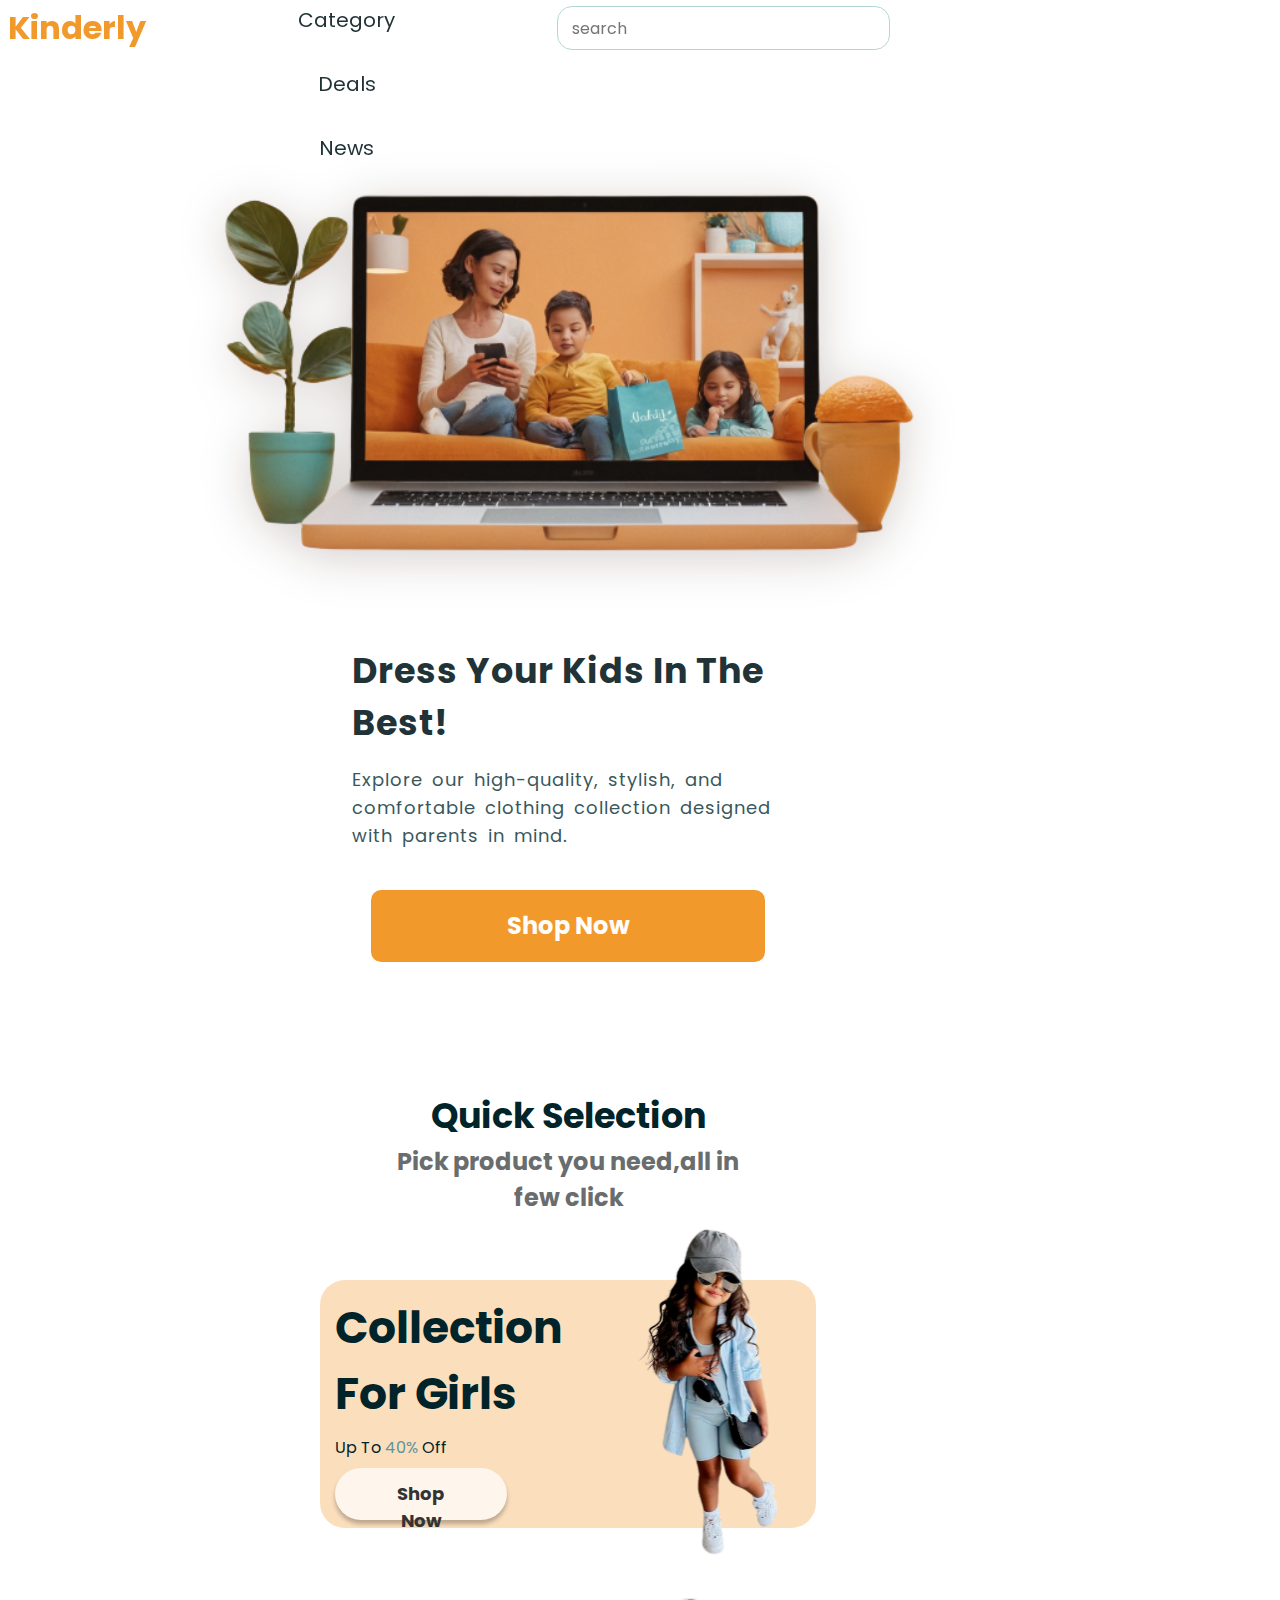
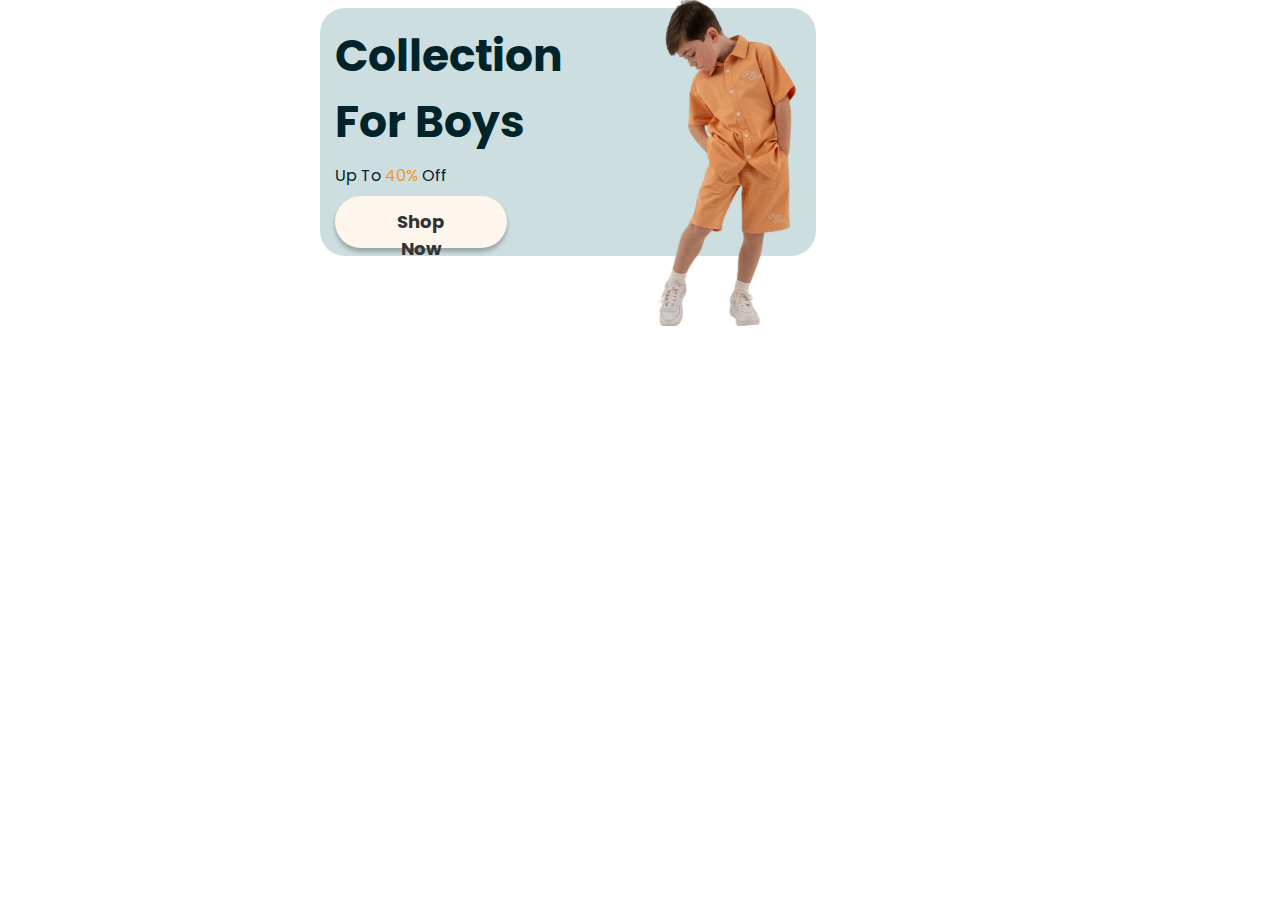
==== index.html @ a7bba52e "version1" ====
<!DOCTYPE html>
<html lang="en">
<head>
    <meta charset="UTF-8">
    <meta name="viewport" content="width=device-width, initial-scale=1.0">
    <title>Kinderly</title>
    <!-- title icon -->
     <link rel="shortcut icon" href="img/title-img.jpg" type="image/x-icon">
    <!-- font awesome -->
     <link rel="stylesheet" href="https://cdnjs.cloudflare.com/ajax/libs/font-awesome/6.6.0/css/all.min.css" integrity="sha512-Kc323vGBEqzTmouAECnVceyQqyqdsSiqLQISBL29aUW4U/M7pSPA/gEUZQqv1cwx4OnYxTxve5UMg5GT6L4JJg==" crossorigin="anonymous" referrerpolicy="no-referrer" />
    <!-- css main style sheet -->
     <link rel="stylesheet" href="css/main.css"> 
    <!-- google font  -->
    <style>
        @import url('https://fonts.googleapis.com/css2?family=Poppins:ital,wght@0,100;0,200;0,300;0,400;0,500;0,600;0,700;0,800;0,900;1,100;1,200;1,300;1,400;1,500;1,600;1,700;1,800;1,900&display=swap');
    </style>
</head>
<body>
    <!-- header -->
     <header class="header" id="header">
        <nav class="nav container">
            <a href="#home" class="nav__logo">Kinderly</a>
            <div class="nav__menu" id="nav-menu">
                <ul class="nav__account">
                    <li class="list1">
                        <select class="list1" id="prices-affich">
                        <!-- <i class='fas fa-chevron-down'></i> -->
                        <!-- <ul class="prices__list" id="prices-list"> -->
                            <option class="prices">USD</option>
                            <option class="prices">DZ</option>
                            <option class="prices">EU</option>
                        <!-- </ul> -->
                       </select>
                    </li>
                    
                    <li class="list1">
                        <i class='fas fa-chevron-down'></i>
                        <div class="profileImg"><img src="img/profileImg.svg" alt="image" class="profile__img"></div>
                        <ul class="account__list" id="acc-list">
                            <li class="acc">
                                <a href="#" class="acc__links">My Account
                                </a>
                            </li>
                            <li class="acc">
                                <a href="#" class="acc__links">
                                    Login | Sign up
                                </a>
                            </li>
                        </ul>
                    </li>
                    <li class="list1">
                        <a href="#" class="nav__links2">
                            <i class="fa-regular fa-heart"></i>
                        </a>
                    </li>
                </ul>
                <ul class="nav__list">
                    <li class="list2">
                        <a href="category/category.html" class="nav__links">Category</a>
                    </li>
                    <li class="list2">
                        <a href="#deals" class="nav__links">Deals</a>
                    </li>
                    <li class="list2">
                        <a href="#" class="nav__links">News</a>
                    </li>
                </ul>
                <div class="nav__close" id="nav-close">
                    <i class="fa-solid fa-xmark"></i>
                </div>
            </div>
            <div class="serch__bar">
                <input type="text" placeholder="search" class="serch">
                <div class="serch__icon">
                    
                    <i class="fa-solid fa-magnifying-glass"></i>
                </div>
            </div>
            <div class="mobile__container">
                <div class="nav__cartshop">
                    <i class="fa-solid fa-bag-shopping"></i>
                </div>
                <div class="nav__toggle" id="nav-toggle">
                  <i class="fa-solid fa-bars"></i>
                </div>
            </div>
            
        </nav>
     </header>



    <!-- Main -->
     <main class="main">
        <!-- Home -->
         <section class="home section" id="home">
            <div class="home__container container">
                <div class="home__images">
                    <img src="img/heroImg.svg" alt="image" class="home__img">
                </div>
                <div class="home__data">
                    <h1 class="home__title">Dress your kids in the best!</h1>
                    <p class="home__description">Explore our high-quality, stylish, and comfortable clothing collection designed with parents in mind.
                    </p>
                </div>
                <a href="#popular" class="button"  id="buton"><span>Shop Now</span></a>
            </div>
         </section>
        <!-- quick selection -->
         <section class="selection section">
            <div class="selection__container container grid">
                <div class="selection__data">
                    <h2 class="section__title sel">
                        Quick Selection
                    </h2>
                    <p class="selection__description">
                        Pick product you need,all in few click 
                    </p>
                </div>
                <div class="selection__card">
                        <div class="girl__collection">
                        <div class="selec__data">
                            <h2 class="collection__title">
                                Collection For Girls
                            </h2>
                            <p class="collection_par">
                                Up To <span class="girl">40%</span> Off
                            </p>
                            <a href="#popular" class="selection__button"  id="buton2"><span >Shop Now</span></a>
                        </div>
                        <div class="selectionG__img">
                            <img src="img/itemgirl.svg" alt="image" class="girl_img">
                        </div>
                    </div>
        
                     <div class="boy__collection">
                        <div class="selec__data">
                            <h2 class="collection__title">
                                Collection For Boys
                            </h2>
                            <p class="collection_par">
                                Up To <span class="boy">40%</span> Off
                            </p>
                            <a href="#popular" class="selection__button"  id="buton2"><span>Shop Now</span></a>
                        </div>
                        <div class="selectionB__img">
                            <img src="img/Itemboy.svg" alt="image" class="boy_img">
                        </div>
                     </div>
                    
                </div>
            </div>
         </section>
        <!-- show product -->
         <section class="new-arival section">

         </section>
        <!-- Deals -->
         <section class="deals section" id="deals">

         </section>
        <!-- Brands -->
         <section class="brands section">

         </section>
        <!-- consultation -->
         <section class="consoltation section">

         </section>
        <!-- clients -->
         <section class="client section">

         </section>
        <!-- contact -->
         <section class="contact section">

         </section>
     </main>

     <!-- Footer -->

     <footer class="footer">

     </footer>

     <!-- main js -->
      <script src="js/main.js">
        
      </script>
</body>
</html>
---- css/main.css ----
/* global variable */

:root{
    --header-height: 3.5rem;
    /* colors */
    --yellow-normall: hsla(33, 88%, 56%, 1);
    --yellow-light: hsla(33, 88%, 86%, 1);
    --yellow-click:hsla(33, 91%, 73%, 1);
    --blue-dark: hsla(189, 24%, 17%, 1);  
    --blue-dark-hover: hsla(187, 24%, 29%, 1);
    --blue-normal: hsla(187, 24%, 49%, 1);
    --blue-light: hsla(186, 23%, 84%, 1);
    --h2-font-color: hsla(180, 2%, 42%, 1);
    --text-color: hsla(187, 100%, 8%, 1);
    --grey-normal: hsla(186, 33%, 78%, 1);
    --botton-text-color: hsl(0, 0%, 20%);
    --first-font-color: hsla(0, 0%, 20%, 1);
    --second-font-color:hsla(40, 60%, 99%, 1);
    --body-color: #FFFFFF;
    --shadow: hsla(0, 0%, 0%, 0.25);
    --shadow-img:drop-shadow(0 8px 24px hsla(22, 100%, 8%, .2));;
    /* weight */
    --regular:400;
    --semi-bold:600;
    --bold:700;
    /* font size */
    --S24: 24px;
    --S18: 18px;
    --S12: 12px;
    --S32: 32px;
    --S20: 20px;
    --S16: 16px;
    --S35-h1: 35px;
    --S44: 44px;
    --S28: 28px;
    --S40: 40px;
    --normal-font-size: 1rem;
}
/* end variable */


/* global ruls */

* {
    box-sizing: border-box;
    padding: 0;
    margin: 0;
    font-family: "Poppins";
}
body{
    background-color: var(--body-color);
    font-size: var(--normal-font-size);
    color: var(--text-color);
}
html {
    scroll-behavior: smooth;
}

ul {
    list-style: none;
}
  
a {
    text-decoration: none;
}
  
img {
    display: block;
    max-width: 100%;
    height: auto;
}

.main {
    overflow: hidden;
}

h1, h2, h3, h4{
    font-weight: var(--bold);
}

/* end global rules */

/* REUSABLE CSS CLASSES */

.container {
    max-width: 1120px;
    margin-inline: 0.5rem;
}
.grid {
    display: grid;
    gap: 1.5rem;
}
  
.section {
    padding-block: 5rem 1rem;
}
.section__title {
    text-align: center;
    font-size: var(--S35-h1);
    line-height: 52.5px;
    margin-bottom: 2rem;
    font-weight: var(--bold);
}
.header{
    position: fixed;
    top: 0;
    left: 0;
    width: 100%;
    background-color: var(--body-color);
    z-index: 100;
    transition: box-shadow 0.4s;
  }
.nav{
    height: var(--header-height);
    display: flex;
    align-items: center;
    justify-content: space-between;
    position: relative;
}
.nav__logo{
    text-align: center;
    font-size: var(--S32);
    color: var(--yellow-normall);
    line-height: 32px;
    font-weight: var(--bold);
}
.nav__toggle,.nav__close {
    display: flex;
    font-size: 1.5rem;
    color: var(--title-color);
    cursor: pointer;
}
.nav__cartshop{
    font-size: 1.4rem;
}
.serch__icon{
    font-size: 1rem;
    margin-left: -30px;
    margin-right: 30px;
    width: 24px;
    height: 24px;
}
.serch__bar{
    display: flex;
    align-items: center;
    flex: 1;
    max-width: 355px;
    margin-left: 10px;
}
.serch{
    border: 1px solid hsla(186, 33%, 78%, 1);
    border-radius: 15px;
    padding: 6px;
    text-indent: 8px;
    font-size: var(--S16);
    line-height: 24px;
    font-weight: var(--regular);
    width: 100%;
    height: 44px;
}
.serch:focus{
    border: 3px solid var(--grey-normal);
    outline: none;
}
.mobile__container{
    display: flex;
    align-items: center;
    justify-content: space-between;
    width: 70px;
}

/* Navigation for mobile devices */

@media  screen and (max-width:1150px)  {
    .nav__menu{
      position: fixed;
      top: 0;
      right: -100%;
      background-color: var(--body-color);
      width: 50%;
      height: 100vh;
      padding-block: 4.5rem 3.5rem ;
      box-shadow: 0 4px 16px hsla(22, 100%, 8%, .2);
      transition: right 0.7s ease-out;
    }
  
}
.nav__list{
    text-align: center;
    display: flex;
    flex-direction: column;
    row-gap: 2rem;
}
.nav__account{
    text-align: center;
    display: flex;
    align-items: center;
    justify-content: space-around;
    flex-direction: row;
    row-gap: 2rem;
    margin-bottom: 40px;
    border-bottom: 2px solid var(--yellow-click);
    padding-bottom: 30px;
}
.list1{
    display: flex;
    align-items: center;
}
.profileImg{
    margin-left: 15px;
}
.account__list{
    display: none;
}
.nav__links, .nav__links2{
    position: relative;
    color:var(--blue-dark);
    text-transform: capitalize;
    font-size: var(--S20);
    line-height: 32px;
    font-weight: var(--regular);
}
  
.nav__links::after{
    content: '';
    width: 0px;
    height: 3px;
    background-color: var(--yellow-normall);
    position: absolute;
    left: 0;
    top: 24px;
    z-index: -1;
    transition: width .3s;
}
  
.nav__links:hover::after{
    width: 60%;
}
.nav__close{
    position: absolute;
    top: 1rem;
    right: 1.5rem;
}
/* Show menu js */

.show-menu{
    right: 0;
}
/* Add shadow header */

.shadow-header{
    box-shadow: 0 4px 16px var(--yellow-light);
}

/* HOME */

.home__container{
    padding-block: 1rem 2rem;
    display: flex;
    flex-direction: column;
    align-items: center;
}

.home__data{
    width: 433px;
}
.home__title{
    font-size: var(--S35-h1);
    line-height: 52.5px;
    margin-bottom: 1rem;
    letter-spacing: 1px;
    text-transform: capitalize;
    font-weight: var(--bold);
    color: var(--blue-dark) ;
}
.home__description{
    margin-bottom: 2.5rem;
    font-size: var(--S18);
    line-height: 28px;
    word-spacing: 3px;
    letter-spacing: 1px;
    color: var(--blue-dark-hover);
}
.home__images{
    display: grid;
    justify-items: center;
    justify-content: center;
}
.home__img{
    filter: var(--shadow-img);
    width: 696px;
}
/* BUTTON */

.button {
    background-color: var(--yellow-normall);
    color: #FEFDFB;
    font-weight: var(--bold);
    font-size: 24px;
    line-height: 36px;
    padding: 18px 135.135px;
    border-radius: 10px;
    position: relative;
    overflow: hidden;
    z-index: 1;
}

.button::after {
    content: '';
    background-color: var(--blue-light);
    position: absolute;
    top: 50%;
    left: 50%;
    transform: translate(-50%, -50%);
    border-radius: 50%;
    width: 0;
    height: 0;
    transition: width 300ms ease-out, height 300ms ease-out;
    z-index: -1;
}

.button:hover::after {
    width: 600px; 
    height: 600px; 
    color: var(--blue-dark);
}
.button span {
    position: relative;
    z-index: 2; 
    transition: color 300ms ease-out; 
}

.button:hover span {
    color: var(--blue-dark); 
}

/* selection section */

.selection{
    padding-bottom: 90px;
}
.selection__container{
    justify-items: center;
    align-items: center;
    gap: 4rem;
    
}
.selection__card{
    display: flex;
    flex-direction: column;
    max-width: 497px ;
    max-height: 883px;
    gap: 80px;
}
.girl__collection, .boy__collection{
    width: 496px;
    height: 248px;
    position: relative;
    border-radius: 25px;
    display: flex;
}
.girl__collection{
    background-color: var(--yellow-light) ;
}
.boy__collection{
    background-color: var(--blue-light);
}
.selec__data{
    padding: 15px;
    display: grid;
    max-width: 256px;
    gap: 0.5rem;
    overflow: visible;
}
.collection__title{
    font-weight: var(--bold);
    font-size: var(--S44);
    line-height: 66px;
    color: var(--text-color);
}
.col__cont{
    padding: 90px;
}
    
.collection__par{
    font-weight: var(--regular);
    color: var(--text-color);
    line-height: 34.5px;
    font-size: 23px;
}
.girl{
    color: var(--blue-normal);
}
.boy{
    color: var(--yellow-normall);
}
.selection__description{
    font-weight: var(--bold);
    font-size: var(--S24);
    line-height: 36px;
    color: var(--h2-font-color);
    max-width: 362px;
    text-align: center;
}
.sel{
    margin-bottom: 2px;
}
.selection__button{
    background-color: hsla(33, 91%, 96%, 1);
    max-width: 172px;
    max-height: 52px;
    text-align: center;
    border-radius: 100px;
    padding: 12px 40px 12px 40px;
    box-shadow: 0px 4px 4px 0px hsla(0, 0%, 0%, 0.25);
    transition: background-color 0.7s ease-in-out;
}
.selection__button:hover{
    background-color: var(--yellow-click);
}
.selection__button > span {
    font-size: var(--S18);
    color: var(--first-font-color);
    font-weight: var(--bold);
    line-height: 27px;
}
.selectionG__img{
    position: absolute;
    right: 0;
    top: -70px;
}
.selectionB__img{
    position: absolute;
    right: 0;
    top: -10px;

}
.girl__img{
    max-width: 207.05px;
    max-height: 388px;
    
}
.boy__img{
    max-width: 175px;
    max-height: 338px;
}
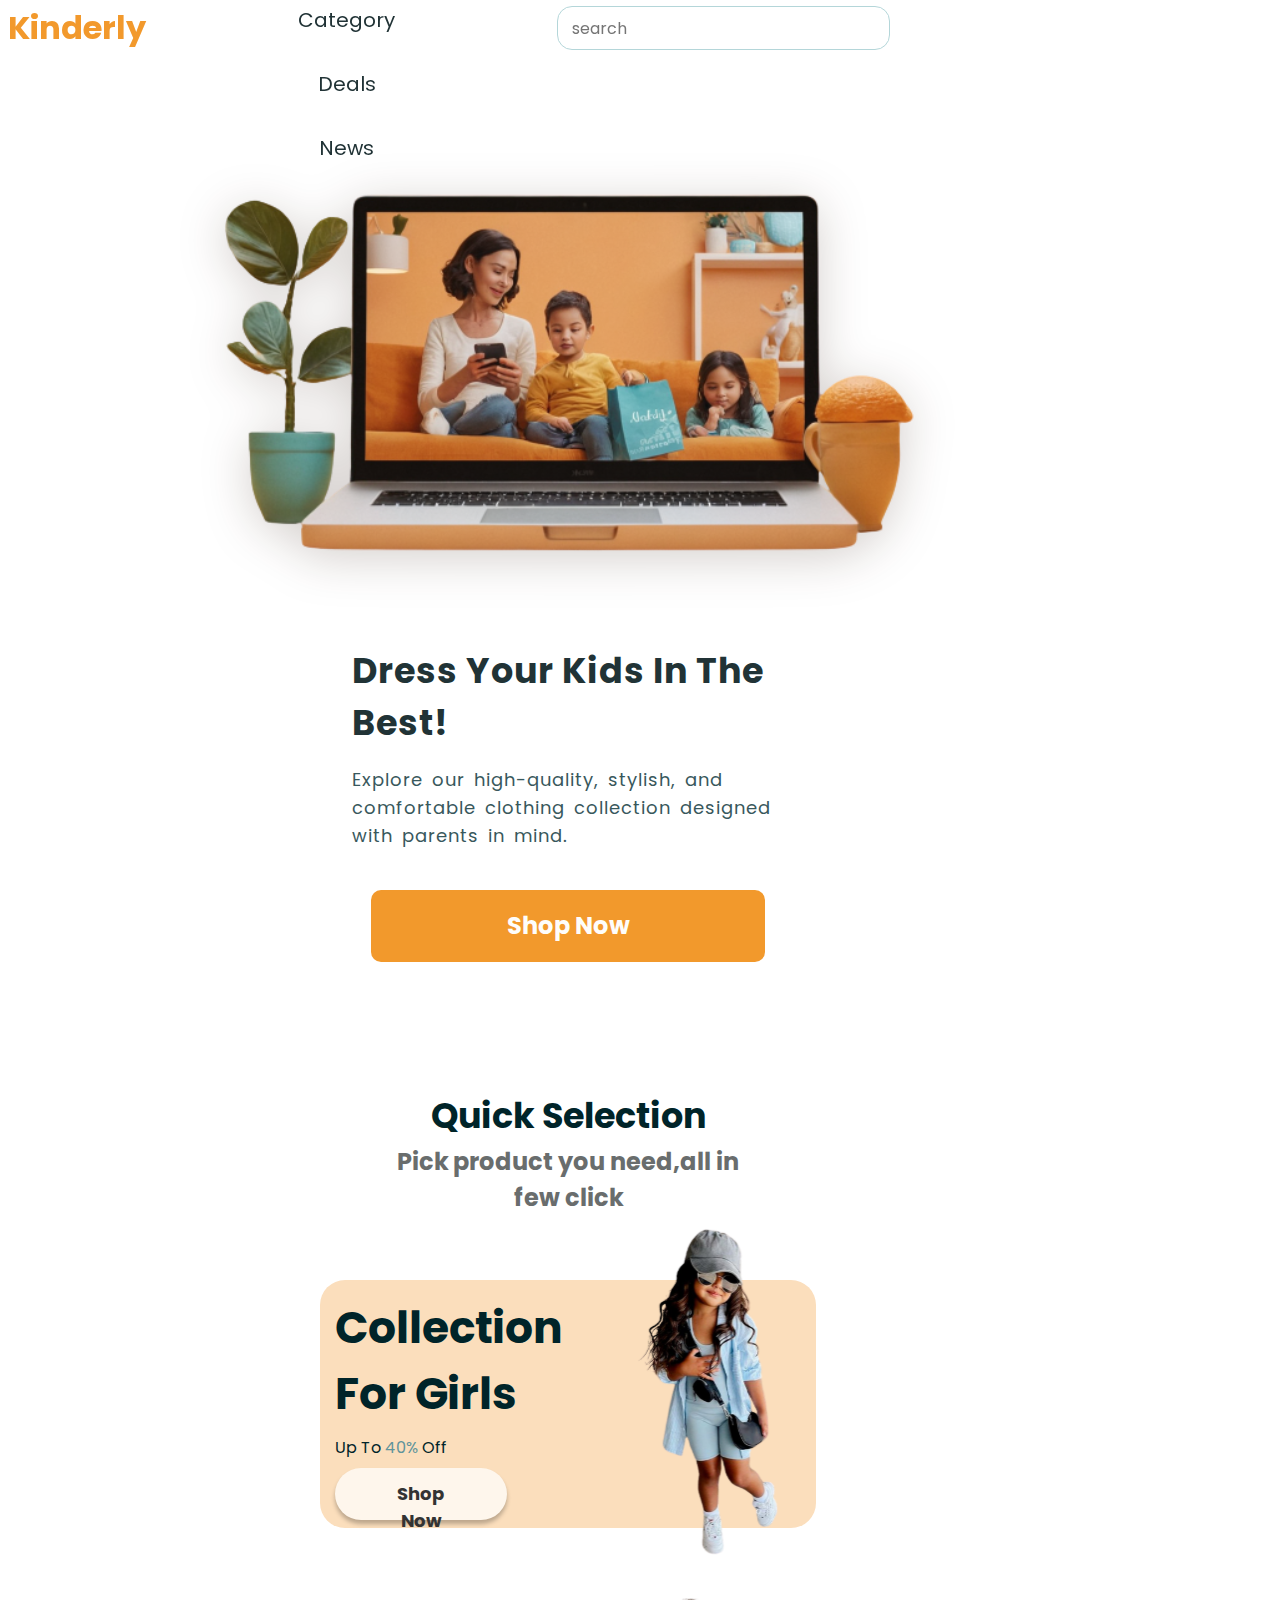
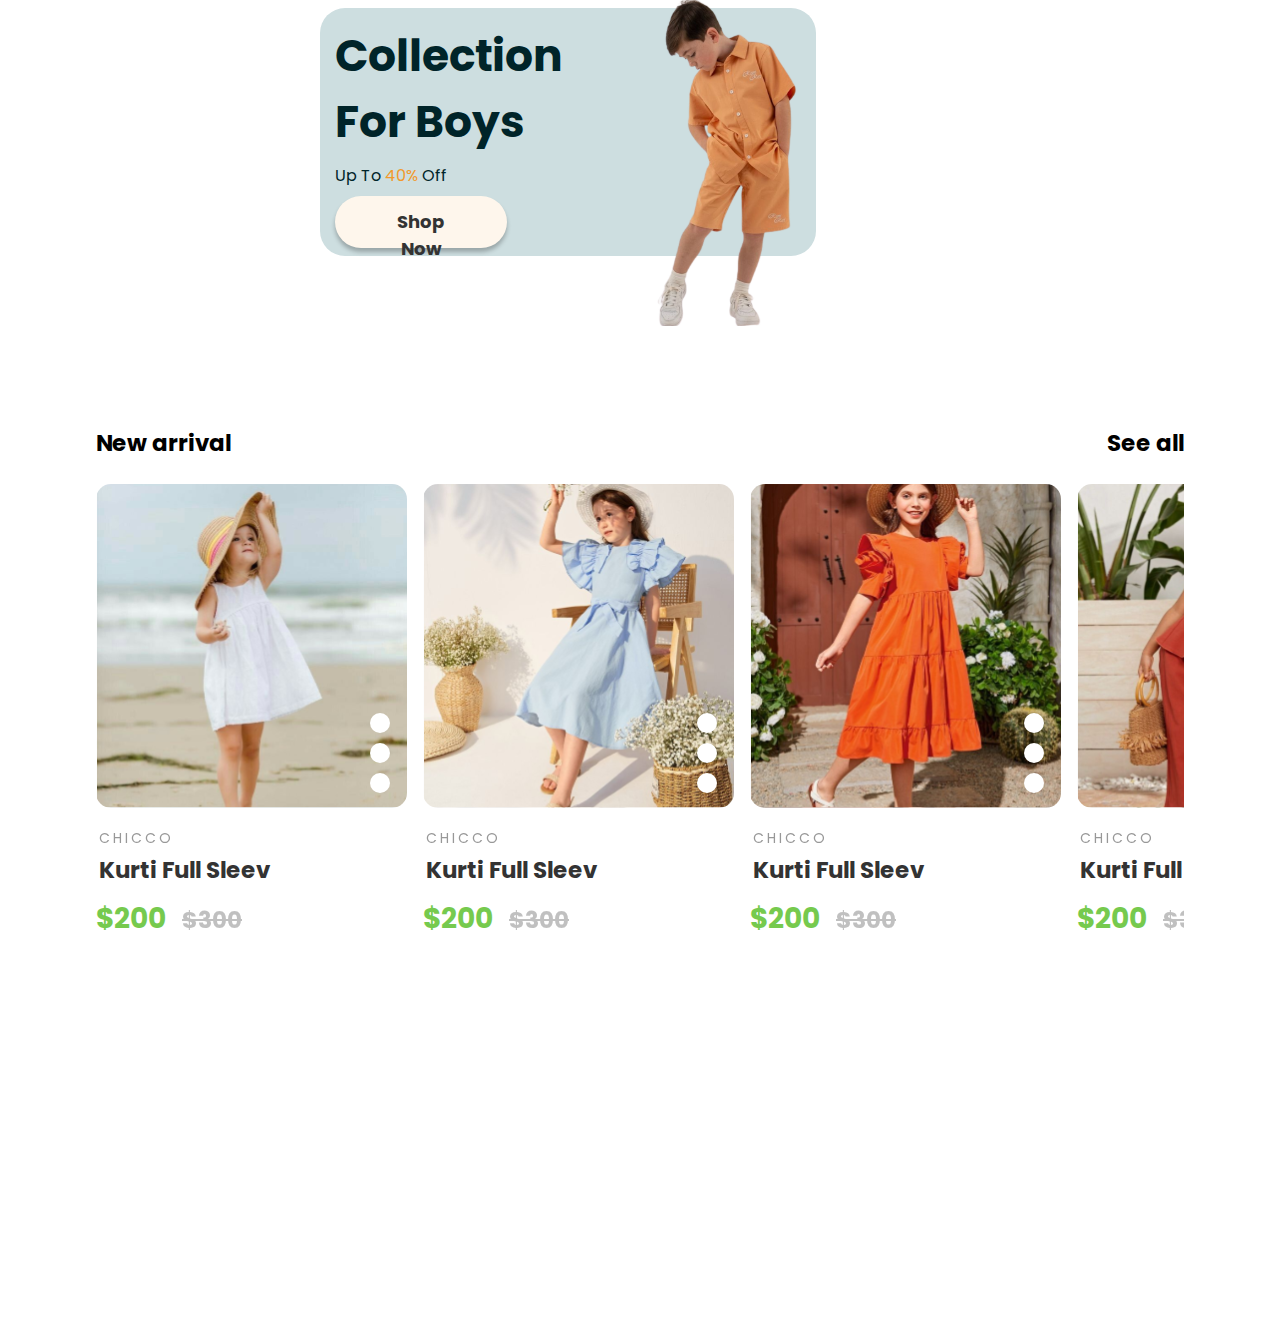
==== commit b5389677: "show product section" ====
--- a/index.html
+++ b/index.html
@@ -103,7 +103,7 @@
                     <p class="home__description">Explore our high-quality, stylish, and comfortable clothing collection designed with parents in mind.
                     </p>
                 </div>
-                <a href="#popular" class="button"  id="buton"><span>Shop Now</span></a>
+                <a href="product/product.html" class="button"  id="buton"><span>Shop Now</span></a>
             </div>
          </section>
         <!-- quick selection -->
@@ -141,7 +141,7 @@
                             <p class="collection_par">
                                 Up To <span class="boy">40%</span> Off
                             </p>
-                            <a href="#popular" class="selection__button"  id="buton2"><span>Shop Now</span></a>
+                            <a href="product/product.html" class="selection__button"  id="buton2"><span>Shop Now</span></a>
                         </div>
                         <div class="selectionB__img">
                             <img src="img/Itemboy.svg" alt="image" class="boy_img">
@@ -153,10 +153,187 @@
          </section>
         <!-- show product -->
          <section class="new-arival section">
-
+            <div class="slider container grid">
+                <div class="prod_desc">
+                    <p class="new__ar">New arrival</p>
+                    <a href="product/product.html" class="product__page">See all</a>
+                </div>
+                <div class="slider_container">
+                    <div class="card__wraper">
+                        <div class="product__card">
+                            <div class="show__product">
+                                <div class="product__image">
+                                    <img src="img/listgirl1.svg" alt="image" class="product_img">
+                                </div>
+                                <div class="icons_cont">
+                                    <i class="fa-regular fa-heart"></i>
+                                    <i class="fa-solid fa-bag-shopping"></i>
+                                    <i class="fa-solid fa-image"></i>
+                                </div>
+                            </div>
+                            <div class="takieem">
+                                <p class="brand_name">Chicco</p>
+                                <div class="stars">
+                                    <i class="fa-solid fa-star" style="color: #FFD43B;"></i>
+                                    <i class="fa-solid fa-star" style="color: #FFD43B;"></i>
+                                    <i class="fa-solid fa-star" style="color: #FFD43B;"></i>
+                                    <i class="fa-solid fa-star" style="color: #FFD43B;"></i>
+                                    <i class="fa-regular fa-star"></i>
+                                </div>
+                            </div>
+                            <p class="product__name">Kurti Full Sleev</p>
+                            <p class="price">&dollar;200 <del>&dollar;300</del></p>
+                        </div>
+                        <div class="product__card">
+                            <div class="show__product">
+                                <div class="product__image">
+                                    <img src="img/listgirl2.svg" alt="image" class="product_img">
+                                </div>
+                                <div class="icons_cont">
+                                    <i class="fa-regular fa-heart"></i>
+                                    <i class="fa-solid fa-bag-shopping"></i>
+                                    <i class="fa-solid fa-image"></i>
+                                </div>
+                            </div>
+                            <div class="takieem">
+                                <p class="brand_name">Chicco</p>
+                                <div class="stars">
+                                    <i class="fa-solid fa-star" style="color: #FFD43B;"></i>
+                                    <i class="fa-solid fa-star" style="color: #FFD43B;"></i>
+                                    <i class="fa-solid fa-star" style="color: #FFD43B;"></i>
+                                    <i class="fa-solid fa-star" style="color: #FFD43B;"></i>
+                                    <i class="fa-regular fa-star"></i>
+                                </div>
+                            </div>
+                            <p class="product__name">Kurti Full Sleev</p>
+                            <p class="price">&dollar;200 <del>&dollar;300</del></p>
+                        </div>
+                        <div class="product__card">
+                            <div class="show__product">
+                                <div class="product__image">
+                                    <img src="img/listgirl3.svg" alt="image" class="product_img">
+                                </div>
+                                <div class="icons_cont">
+                                    <i class="fa-regular fa-heart"></i>
+                                    <i class="fa-solid fa-bag-shopping"></i>
+                                    <i class="fa-solid fa-image"></i>
+                                </div>
+                            </div>
+                            <div class="takieem">
+                                <p class="brand_name">Chicco</p>
+                                <div class="stars">
+                                    <i class="fa-solid fa-star" style="color: #FFD43B;"></i>
+                                    <i class="fa-solid fa-star" style="color: #FFD43B;"></i>
+                                    <i class="fa-solid fa-star" style="color: #FFD43B;"></i>
+                                    <i class="fa-solid fa-star" style="color: #FFD43B;"></i>
+                                    <i class="fa-regular fa-star"></i>
+                                </div>
+                            </div>
+                            <p class="product__name">Kurti Full Sleev</p>
+                            <p class="price">&dollar;200 <del>&dollar;300</del></p>
+                        </div>
+                        <div class="product__card">
+                            <div class="show__product">
+                                <div class="product__image">
+                                    <img src="img/listgirl4.svg" alt="image" class="product_img">
+                                </div>
+                                <div class="icons_cont">
+                                    <i class="fa-regular fa-heart"></i>
+                                    <i class="fa-solid fa-bag-shopping"></i>
+                                    <i class="fa-solid fa-image"></i>
+                                </div>
+                            </div>
+                            <div class="takieem">
+                                <p class="brand_name">Chicco</p>
+                                <div class="stars">
+                                    <i class="fa-solid fa-star" style="color: #FFD43B;"></i>
+                                    <i class="fa-solid fa-star" style="color: #FFD43B;"></i>
+                                    <i class="fa-solid fa-star" style="color: #FFD43B;"></i>
+                                    <i class="fa-solid fa-star" style="color: #FFD43B;"></i>
+                                    <i class="fa-regular fa-star"></i>
+                                </div>
+                            </div>
+                            <p class="product__name">Kurti Full Sleev</p>
+                            <p class="price">&dollar;200 <del>&dollar;300</del></p>
+                        </div>
+                        <div class="product__card">
+                            <div class="show__product">
+                                <div class="product__image">
+                                    <img src="img/listgirl2.svg" alt="image" class="product_img">
+                                </div>
+                                <div class="icons_cont">
+                                    <i class="fa-regular fa-heart"></i>
+                                    <i class="fa-solid fa-bag-shopping"></i>
+                                    <i class="fa-solid fa-image"></i>
+                                </div>
+                            </div>
+                            <div class="takieem">
+                                <p class="brand_name">Chicco</p>
+                                <div class="stars">
+                                    <i class="fa-solid fa-star" style="color: #FFD43B;"></i>
+                                    <i class="fa-solid fa-star" style="color: #FFD43B;"></i>
+                                    <i class="fa-solid fa-star" style="color: #FFD43B;"></i>
+                                    <i class="fa-solid fa-star" style="color: #FFD43B;"></i>
+                                    <i class="fa-regular fa-star"></i>
+                                </div>
+                            </div>
+                            <p class="product__name">Kurti Full Sleev</p>
+                            <p class="price">&dollar;200 <del>&dollar;300</del></p>
+                        </div>
+                        <div class="product__card">
+                            <div class="show__product">
+                                <div class="product__image">
+                                    <img src="img/listgirl1.svg" alt="image" class="product_img">
+                                </div>
+                                <div class="icons_cont">
+                                    <i class="fa-regular fa-heart"></i>
+                                    <i class="fa-solid fa-bag-shopping"></i>
+                                    <i class="fa-solid fa-image"></i>
+                                </div>
+                            </div>
+                            <div class="takieem">
+                                <p class="brand_name">Chicco</p>
+                                <div class="stars">
+                                    <i class="fa-solid fa-star" style="color: #FFD43B;"></i>
+                                    <i class="fa-solid fa-star" style="color: #FFD43B;"></i>
+                                    <i class="fa-solid fa-star" style="color: #FFD43B;"></i>
+                                    <i class="fa-solid fa-star" style="color: #FFD43B;"></i>
+                                    <i class="fa-regular fa-star"></i>
+                                </div>
+                            </div>
+                            <p class="product__name">Kurti Full Sleev</p>
+                            <p class="price">&dollar;200 <del>&dollar;300</del></p>
+                        </div>
+                        <div class="product__card">
+                            <div class="show__product">
+                                <div class="product__image">
+                                    <img src="img/listgirl4.svg" alt="image" class="product_img">
+                                </div>
+                                <div class="icons_cont">
+                                    <i class="fa-regular fa-heart"></i>
+                                    <i class="fa-solid fa-bag-shopping"></i>
+                                    <i class="fa-solid fa-image"></i>
+                                </div>
+                            </div>
+                            <div class="takieem">
+                                <p class="brand_name">Chicco</p>
+                                <div class="stars">
+                                    <i class="fa-solid fa-star" style="color: #FFD43B;"></i>
+                                    <i class="fa-solid fa-star" style="color: #FFD43B;"></i>
+                                    <i class="fa-solid fa-star" style="color: #FFD43B;"></i>
+                                    <i class="fa-solid fa-star" style="color: #FFD43B;"></i>
+                                    <i class="fa-regular fa-star"></i>
+                                </div>
+                            </div>
+                            <p class="product__name">Kurti Full Sleev</p>
+                            <p class="price">&dollar;200 <del>&dollar;300</del></p>
+                        </div>
+                    </div>
+                </div>
+            </div>
          </section>
         <!-- Deals -->
-         <section class="deals section" id="deals">
+         <section class="deals " id="deals">
 
          </section>
         <!-- Brands -->
--- a/css/main.css
+++ b/css/main.css
@@ -443,4 +443,94 @@
 .boy__img{
     max-width: 175px;
     max-height: 338px;
+}
+.slider{
+    width: 85%;
+    margin: auto;
+}
+.prod_desc{
+    display: flex;
+    align-items: center;
+    justify-content: space-between;
+}
+.slider_container{
+    width: 100%;
+    overflow: hidden;
+}
+.card__wraper{
+    display: flex;
+    gap: 15px;
+    overflow-x: auto;
+    scroll-behavior: smooth;
+}
+.card__wraper::-webkit-scrollbar{
+    display: none;
+}
+.product__card{
+    min-width: 312px;
+}
+.show__product{
+    position: relative;
+}
+.icons_cont{
+    position: absolute;
+    display: flex;
+    flex-direction: column;
+    bottom: 0;
+    right: 3px;
+    gap: 10px;
+    /* width: 44.43px;
+    height: 153.69px; */
+    padding: 15px;
+}
+.icons_cont>*{
+    background-color: hsla(0, 0%, 100%, 1);
+    border-radius: 50%;
+    text-align: center;
+    font-size: 25px;
+    padding: 10px;
+}
+.product_img{
+    border-radius: 15px;
+}
+.takieem{
+    display: flex;
+    justify-content: space-between;
+    align-items: center;
+    padding: 20px 3px 4px 3px;
+    font-size: 14px;
+    line-height: 21px ;
+    font-weight: var(--regular);
+    text-transform: uppercase;
+    color: var(--first-font-color);
+    
+}
+.takieem>p{
+    opacity: 50%;
+    letter-spacing: 3px;
+}
+.product__name{
+    font-size: 23px;
+    font-weight: var(--bold);
+    line-height: 34.5px;
+    color: var(--first-font-color);
+    padding: 0 3px 10px 3px;
+}
+.price{
+    color: hsla(101, 54%, 55%, 1);
+    font-weight: var(--bold);
+    font-size: 28px;
+    line-height: 42px;
+}
+.price>del{
+    color: var(--first-font-color);
+    opacity: 30%;
+    font-size: 23px;
+    line-height: 34.5px;
+    padding-left: 10px;
+}
+.prod_desc>*{
+    font-weight: var(--bold);
+    font-size: 23px;
+    color: hsla(0, 0%, 0%, 1);
 }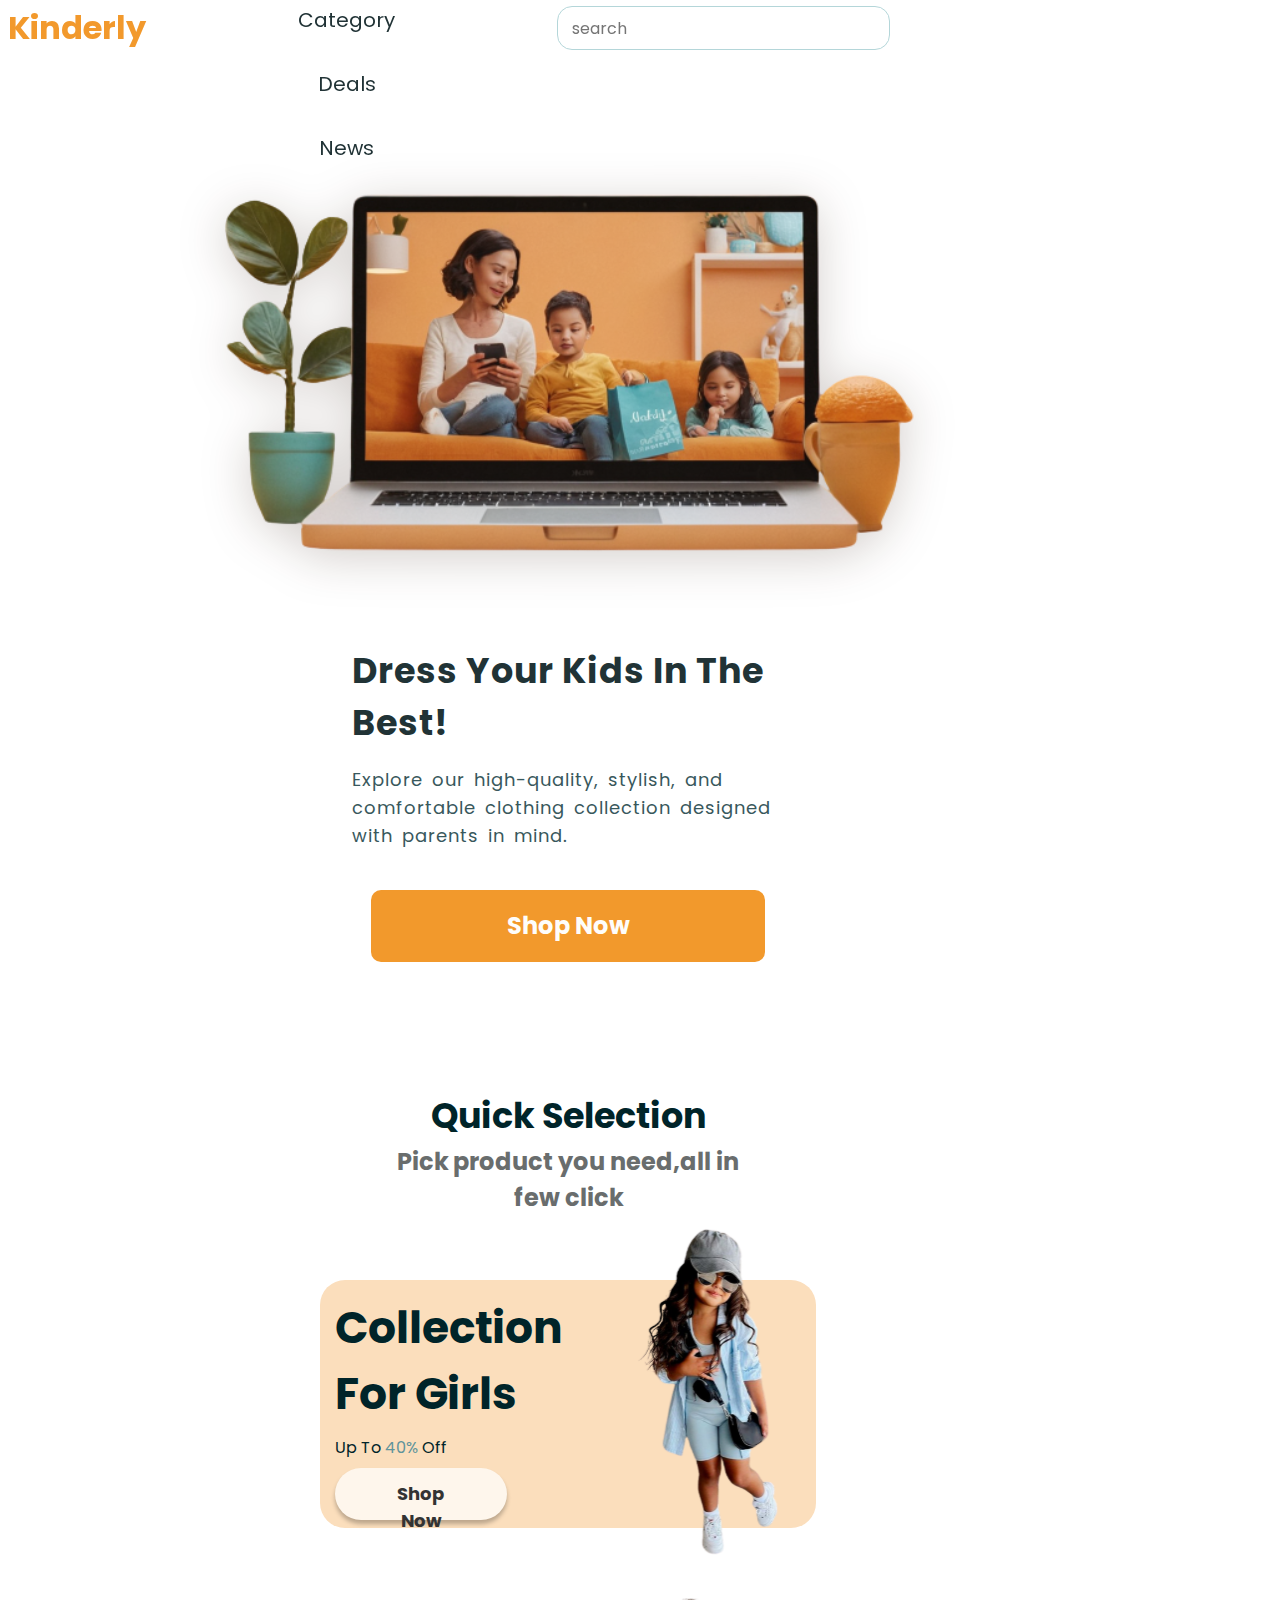
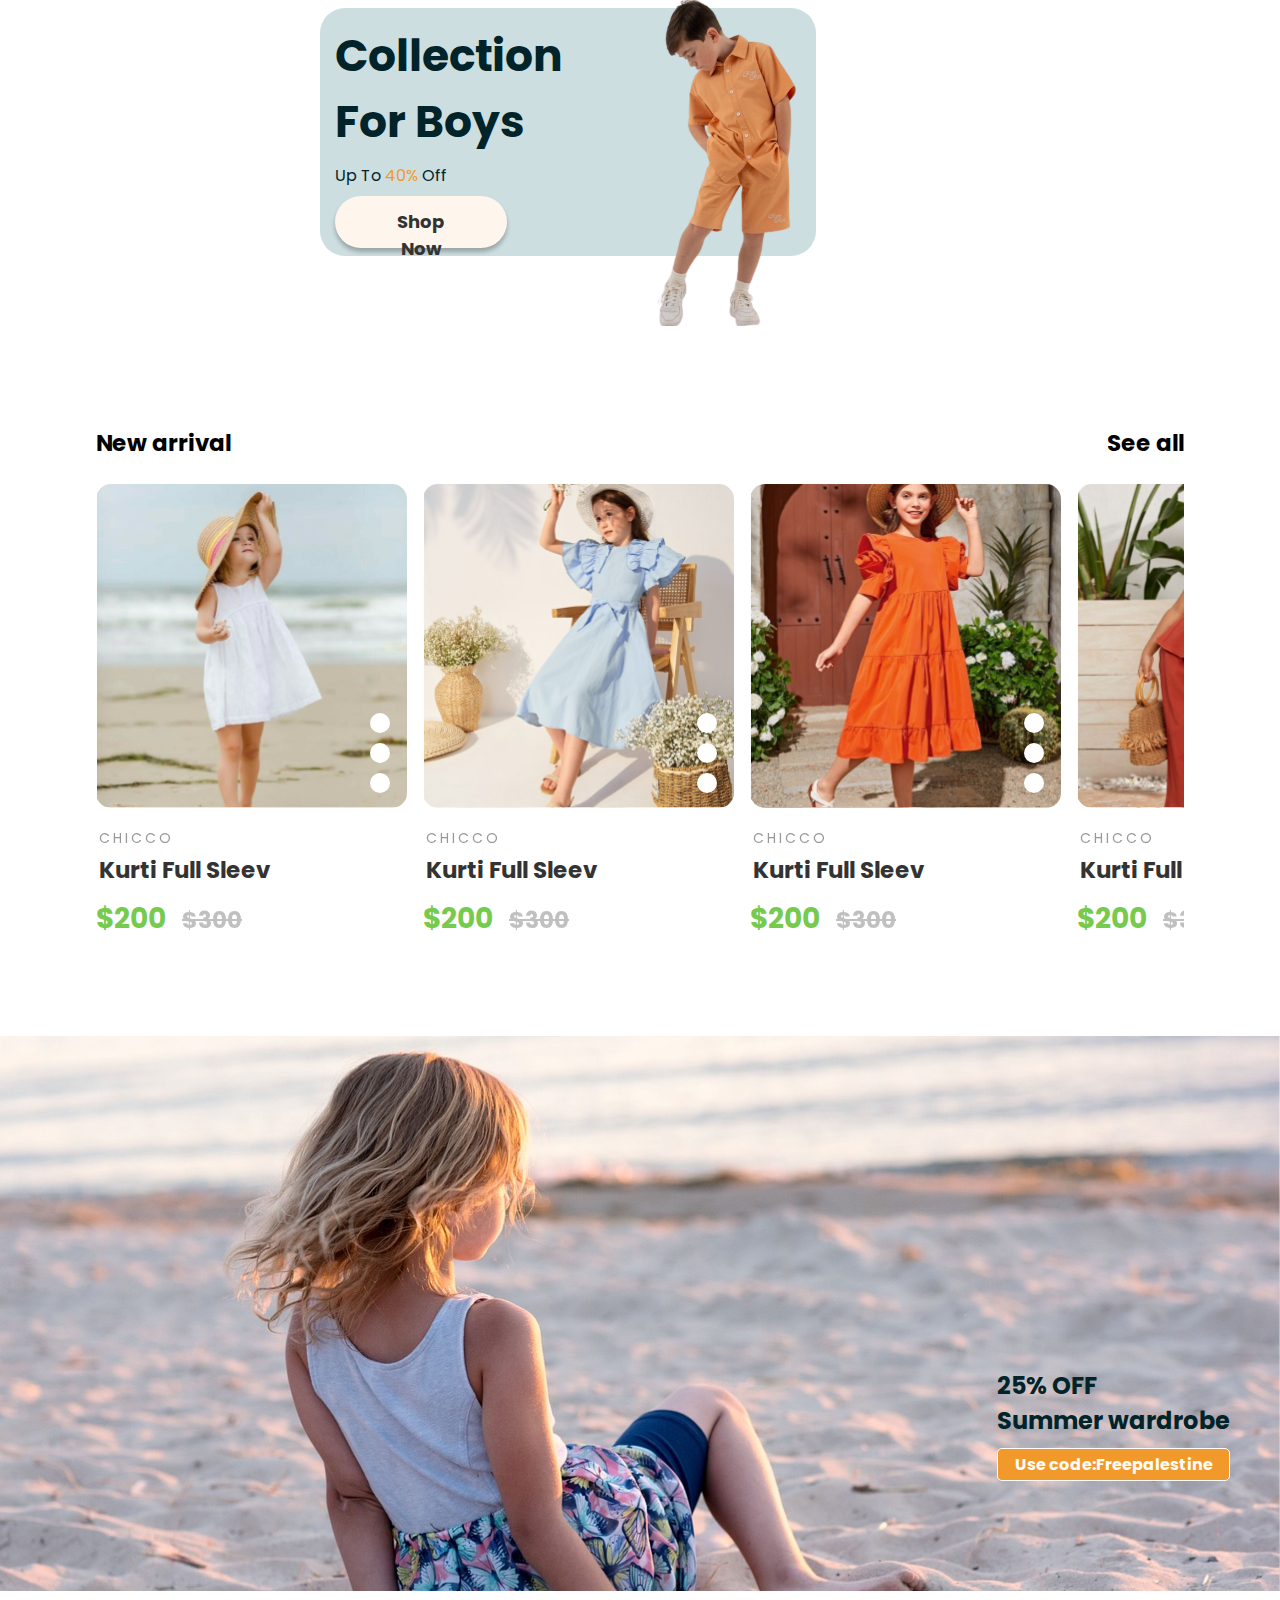
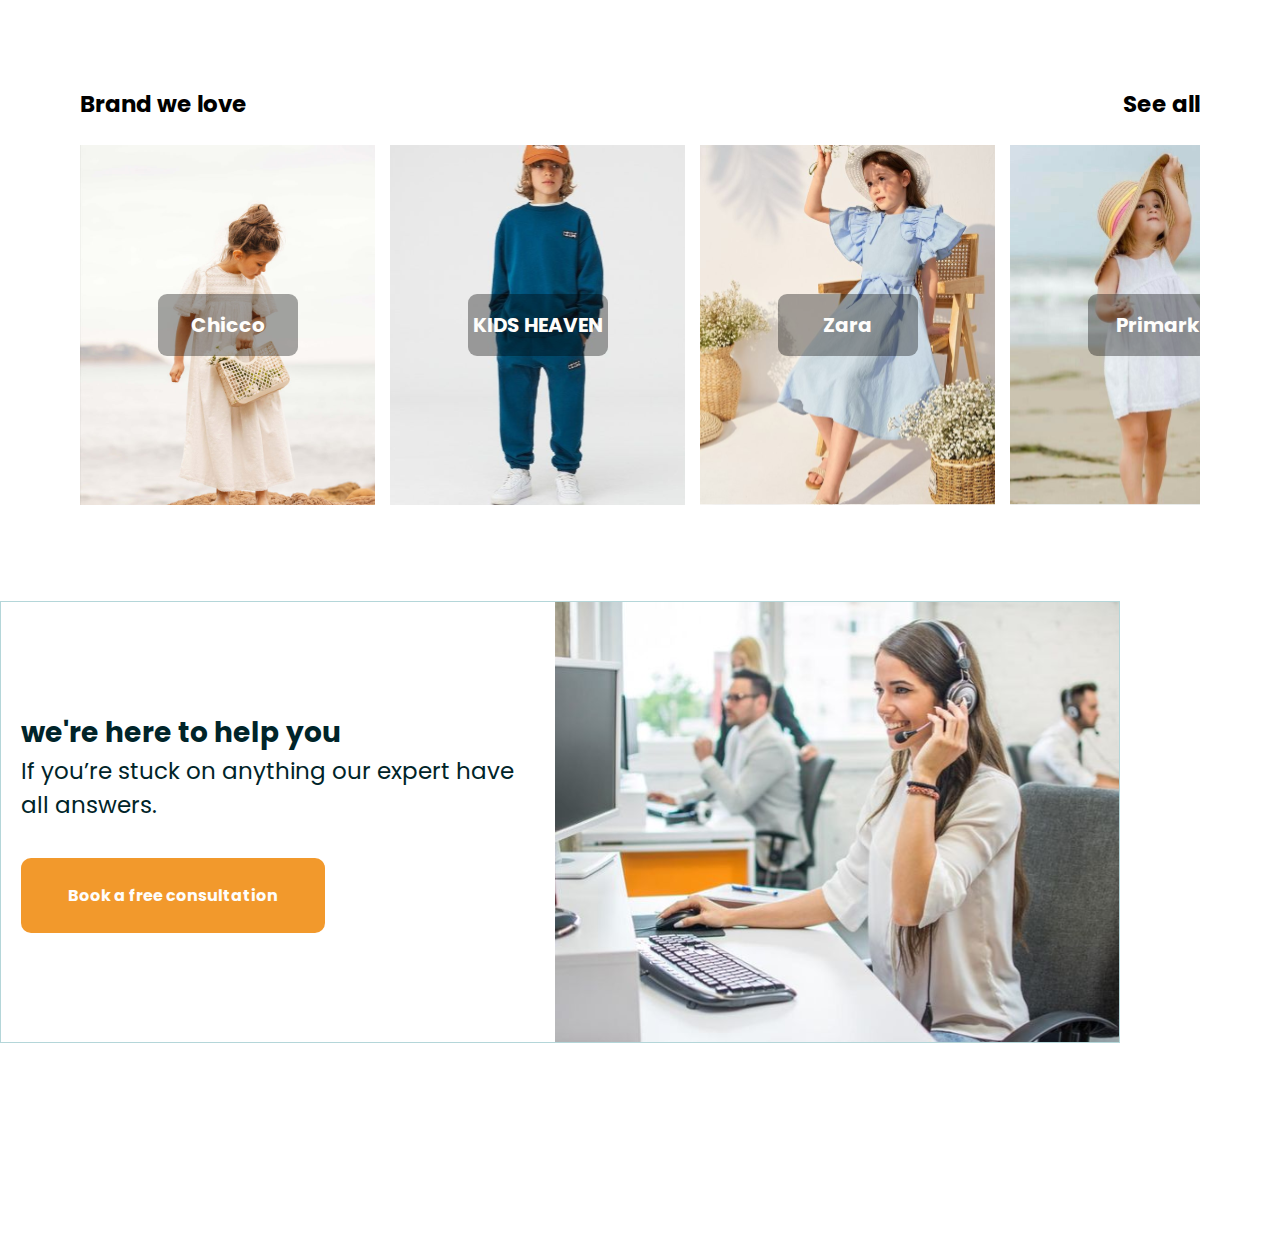
==== commit 6708ec1c: "3section" ====
--- a/index.html
+++ b/index.html
@@ -333,16 +333,88 @@
             </div>
          </section>
         <!-- Deals -->
-         <section class="deals " id="deals">
-
+         <section class="deals section" id="deals">
+            <div class="deal__container">
+                <div class="img__container">
+                  <img src="img/sectionbackground.svg" alt="image">
+                </div>
+                <div class="deal__dtai">
+                  <p class="deal__desc">
+                     25% OFF <br> Summer wardrobe
+                  </p>
+                  <p class="code">Use  code:Freepalestine</p>
+                </div>
+            </div>
          </section>
         <!-- Brands -->
          <section class="brands section">
-
+            <div class="brand_slider container grid">
+                <div class="prod_desc">
+                    <p class="new__ar">Brand we love</p>
+                    <a href="product/product.html" class="product__page">See all</a>
+                </div>
+                <div class="slider_container">
+                    <div class="card__wraper">
+                        <div class="brund__card">
+                            <div class="brand__image">
+                                <img src="img/list2-1 (1).svg" alt="image" class="brand__img">
+                            </div>
+                            <p class="brand__name">Chicco</p>
+                        </div>
+                        <div class="brund__card">
+                            <div class="brand__image">
+                                <img src="img/list2-1 (2).svg" alt="image" class="brand__img">
+                                
+                            </div>
+                            <p class="brand__name">KIDS HEAVEN</p>
+                        </div>
+                        <div class="brund__card">
+                            <div class="brand__image">
+                                <img src="img/listgirl2.svg" alt="image" class="brand__img">
+                            </div>
+                            <p class="brand__name">Zara</p>
+                        </div>
+                        <div class="brund__card">
+                            <div class="brand__image">
+                                <img src="img/listgirl1.svg" alt="image" class="brand__img">
+                            </div>
+                            <p class="brand__name">Primark</p>
+                        </div>
+                        <div class="brund__card">
+                            <div class="brand__image">
+                                <img src="img/listgirl3.svg" alt="image" class="brand__img">
+                            </div>
+                            <p class="brand__name">Brand5</p>
+                        </div>
+                        <div class="brund__card">
+                            <div class="brand__image">
+                                <img src="img/listgirl4.svg" alt="image" class="brand__img">
+                            </div>
+                            <p class="brand__name">Brand6</p>
+                        </div>
+                        <div class="brund__card">
+                            <div class="brand__image">
+                                <img src="img/list2-1 (3).svg" alt="image" class="brand__img">
+                                
+                            </div>
+                            <p class="brand__name">Brand7</p>
+                        </div>
+                    </div>
+                </div>
+            </div>
          </section>
         <!-- consultation -->
          <section class="consoltation section">
-
+            <div class="consoltation__container container grid">
+                <div class="cons__image">
+                    <img src="img/sectcion2Img.svg" alt="image" class="cons_img">
+                </div>
+                <div class="cons__description">
+                    <h2 class="cons__title">we're here to help you </h2>
+                    <p class="cons__para">If you’re stuck on anything our expert have all answers.</p>
+                    <p class="cons__buuton">Book a free consultation</p>
+                </div>
+            </div>
          </section>
         <!-- clients -->
          <section class="client section">
--- a/css/main.css
+++ b/css/main.css
@@ -479,8 +479,6 @@
     bottom: 0;
     right: 3px;
     gap: 10px;
-    /* width: 44.43px;
-    height: 153.69px; */
     padding: 15px;
 }
 .icons_cont>*{
@@ -533,4 +531,96 @@
     font-weight: var(--bold);
     font-size: 23px;
     color: hsla(0, 0%, 0%, 1);
+}
+/* Deal section */
+.deal__dtai{
+    position: absolute;
+    bottom: 110px;
+    right: 50px;
+}
+.deal__container{
+    position: relative;
+}
+.deal__desc{
+    color: var(--text-color);
+    font-weight: var(--bold);
+    font-size: 24px;
+    padding-bottom: 10px;
+}
+.code{
+    background-color: var(--yellow-normall);
+    font-size: var(--S16);
+    font-weight: var(--bold);
+    text-align: center;
+    color: hsla(40, 60%, 99%, 1);
+    border: 1px solid hsla(40, 60%, 99%, 1);
+    border-radius: 5px;
+    padding: 3px 0;
+}
+/* Brand section */
+.brand_slider{
+    width: 98%;
+    margin: 0 auto;
+}
+.brand__image{
+    height: 360px;
+}
+.brand__image img{
+    width: 100%;
+    height: 100%;
+    object-fit: cover;
+}
+.brund__card{
+    min-width: 295px;
+    min-height: 360px;
+    position: relative;
+}
+.brand__name{
+    position: absolute;
+    left: 50%;
+    top: 50%;
+    transform: translate(-50%, -50%);
+    text-align: center;
+    background-color: hsla(0, 0%, 0%, 0.35);
+    font-weight: var(--bold);
+    font-size: var(--S20);
+    line-height: 32px;
+    color: hsla(40, 60%, 99%, 1);
+    border-radius: 9px;
+    width: 140px;
+    padding: 15px 4px;
+}
+/* consoltation section */
+
+.consoltation__container{
+    display: flex;
+    flex-direction: row-reverse;
+    align-items: center;
+    border: 1px solid hsla(186, 33%, 78%, 1);
+    margin-inline: 0px;
+}
+.cons__description{
+    padding-left: 20px;
+}
+.cons__title{
+    font-size: var(--S28);
+    font-weight: var(--bold);
+    color: var(--text-color);
+}
+.cons__para{
+    font-weight: var(--regular);
+    font-size: 23px;
+    color: var(--text-color);
+    padding-bottom: 35px;
+    line-height: 34.5px;
+}
+.cons__buuton{
+    text-align: center;
+    width: 304px;
+    background-color:var(--yellow-normall);
+    color: hsla(40, 60%, 99%, 1);
+    font-size: 16px;
+    font-weight: var(--bold);
+    padding: 25px 0;
+    border-radius: 10px;
 }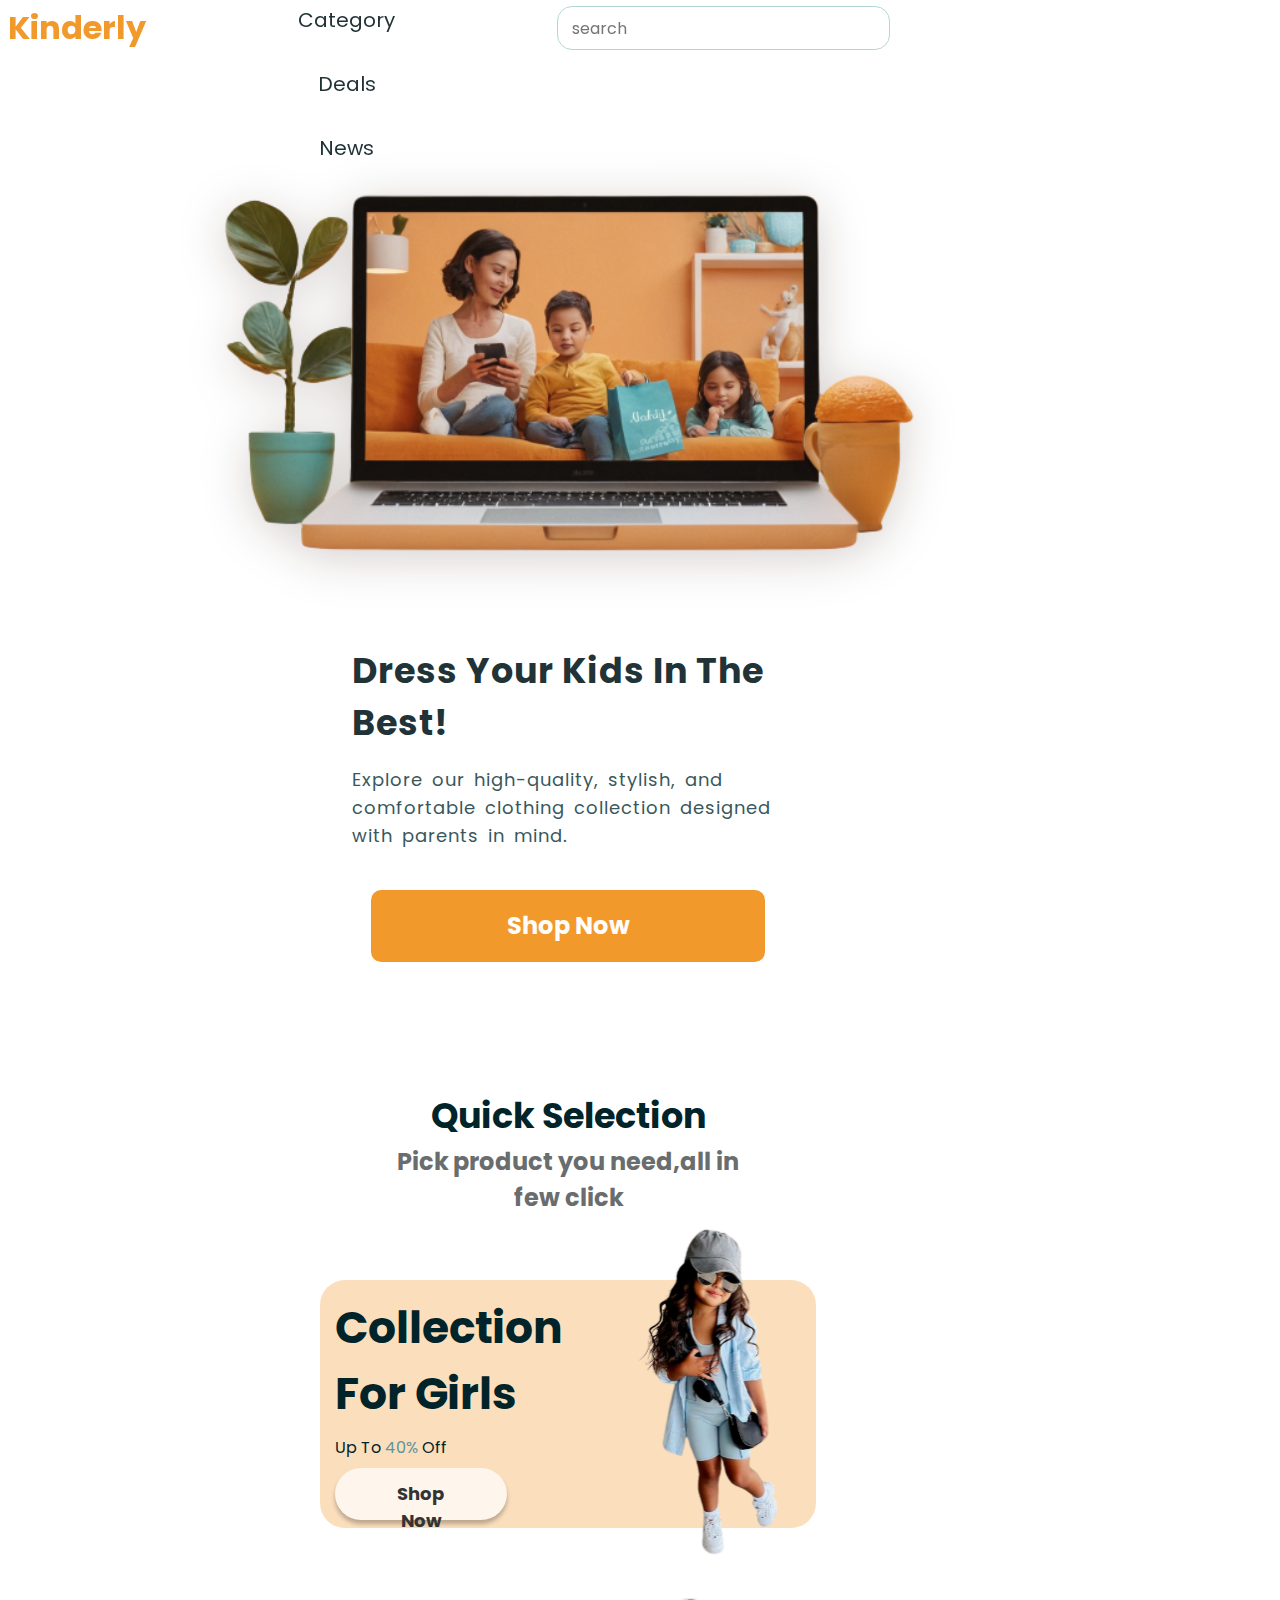
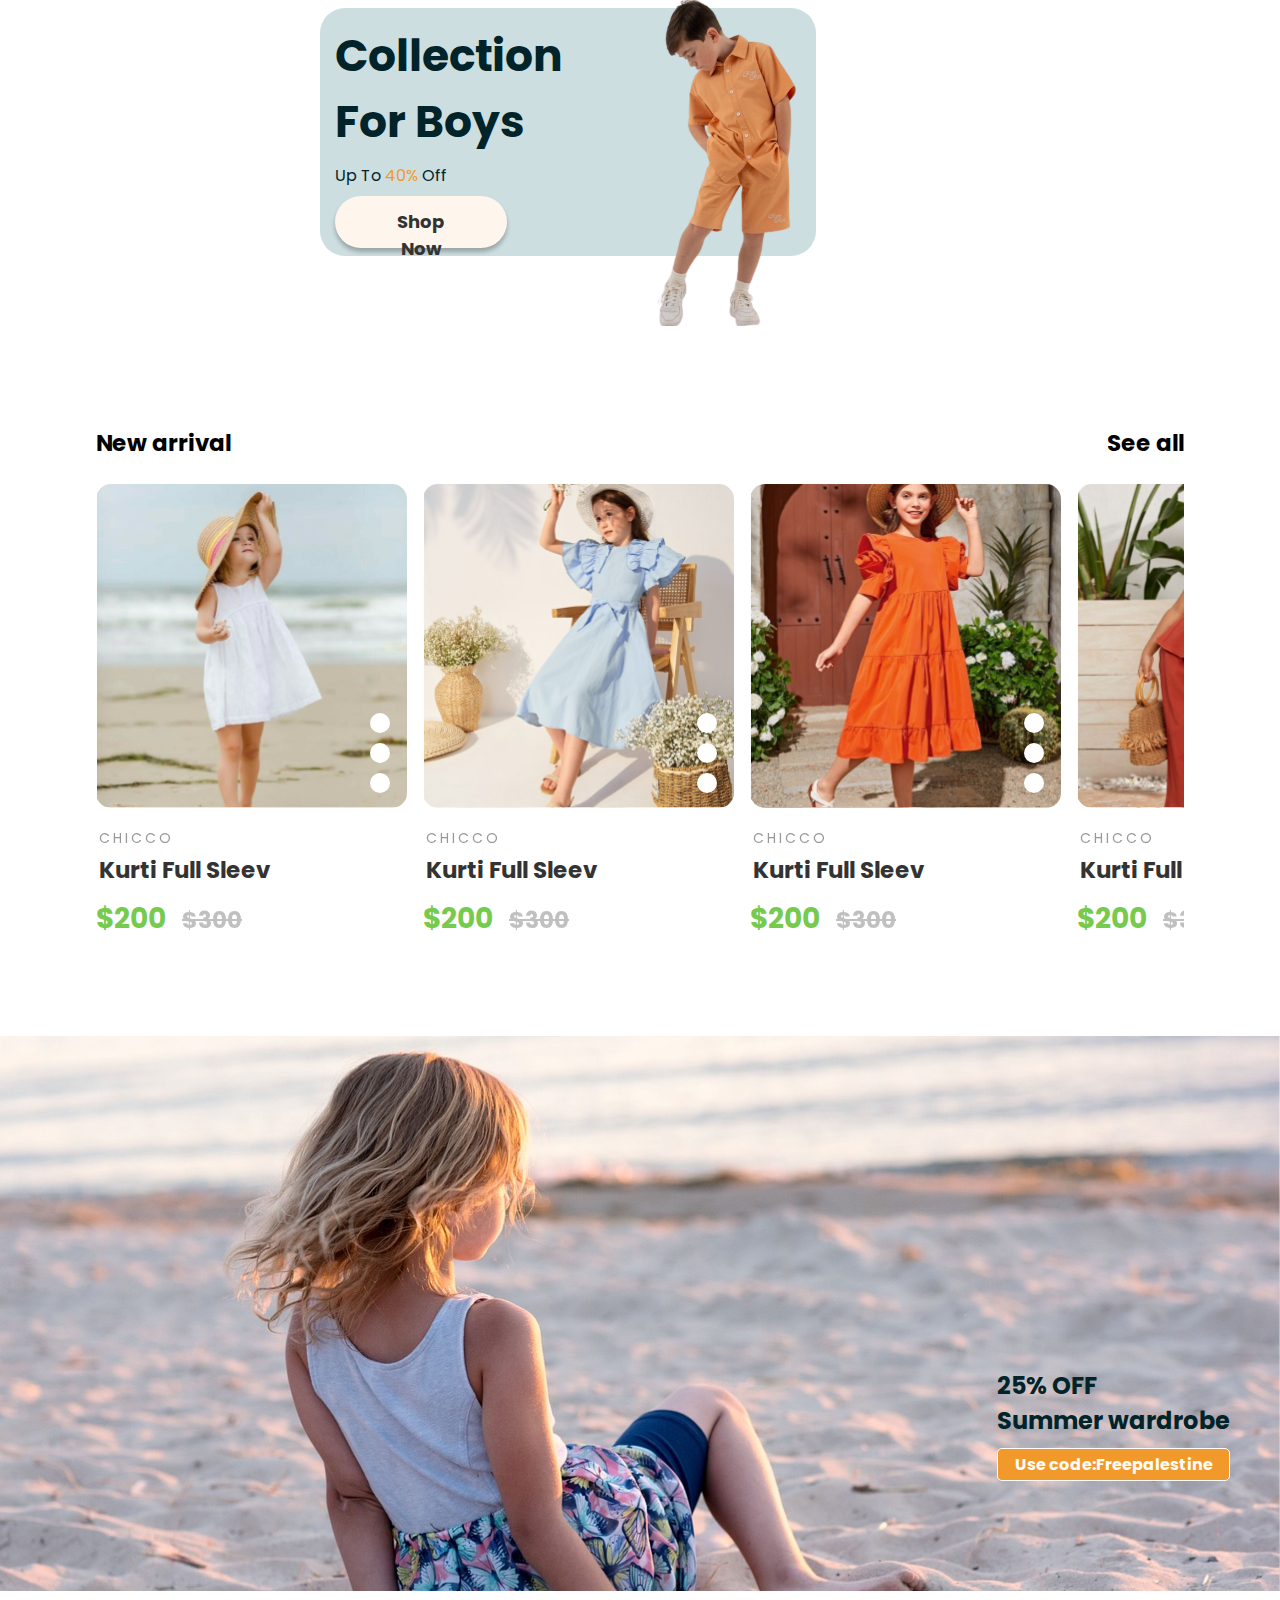
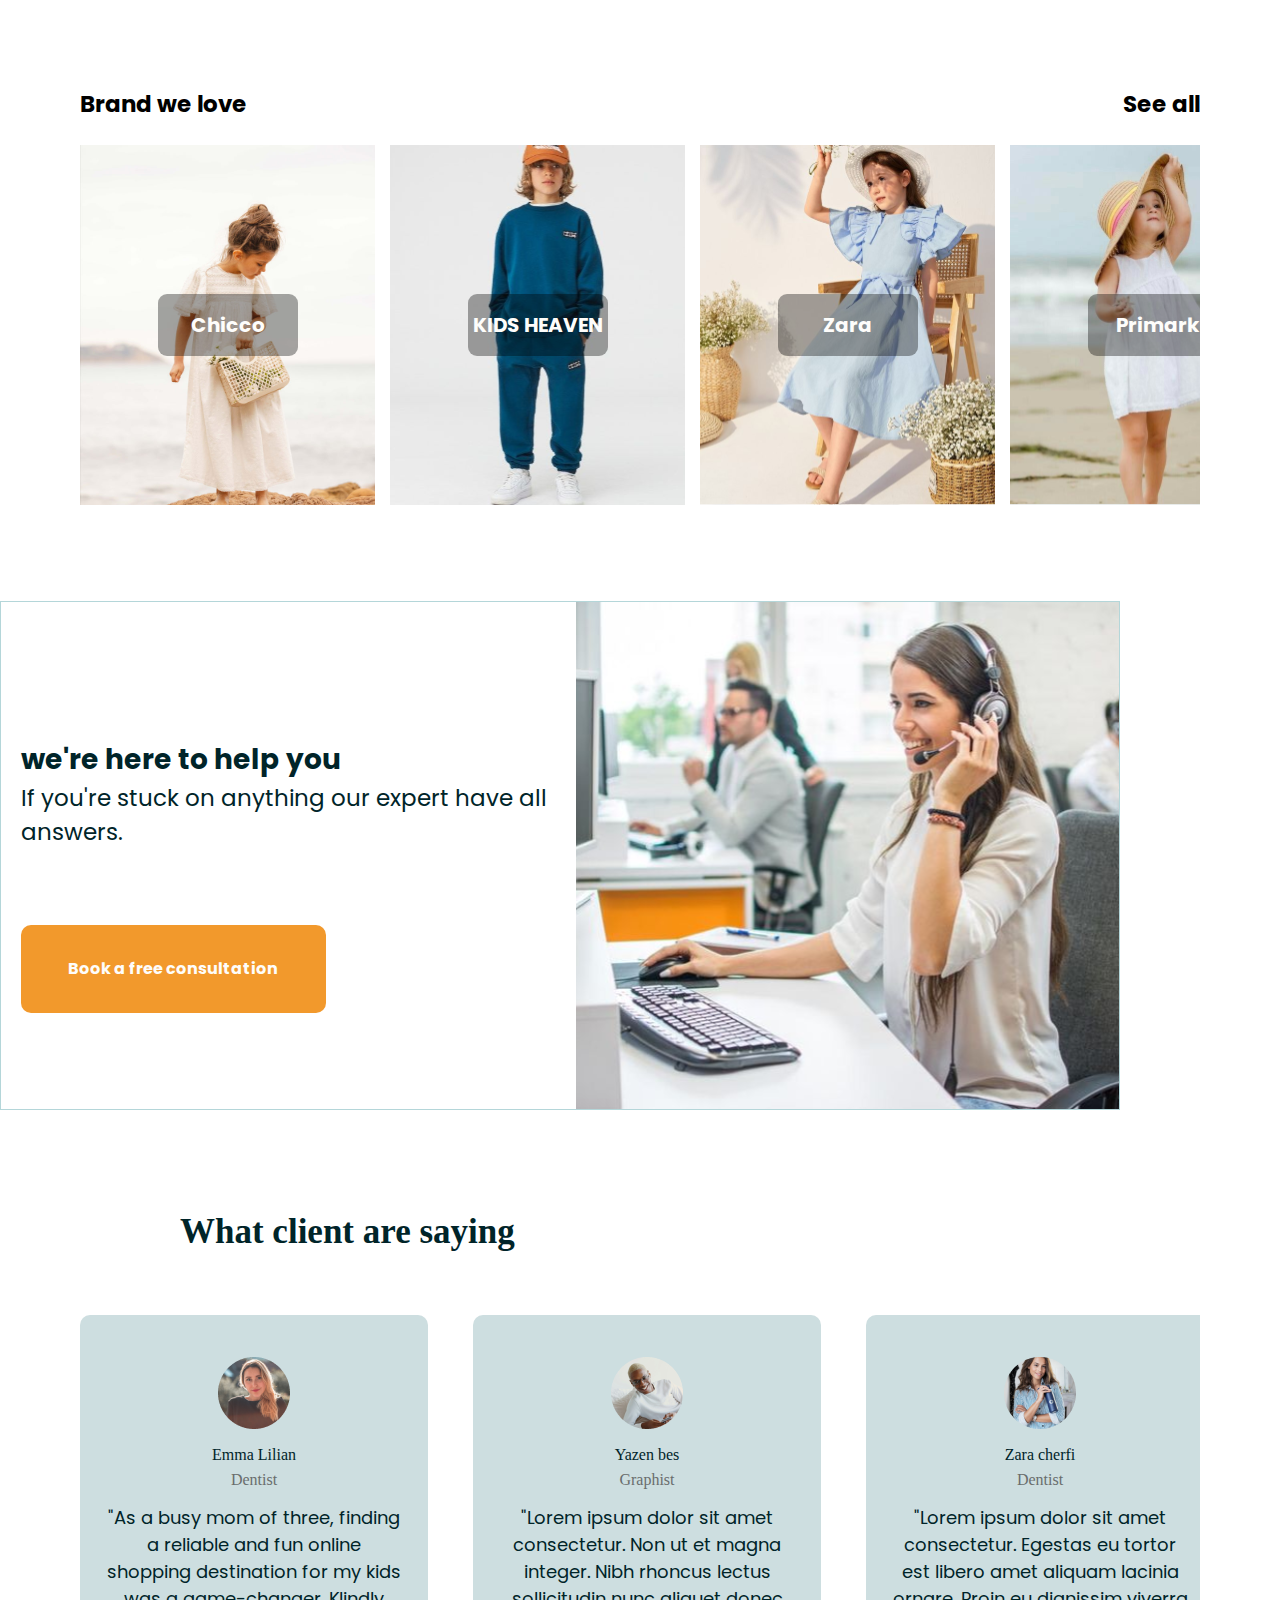
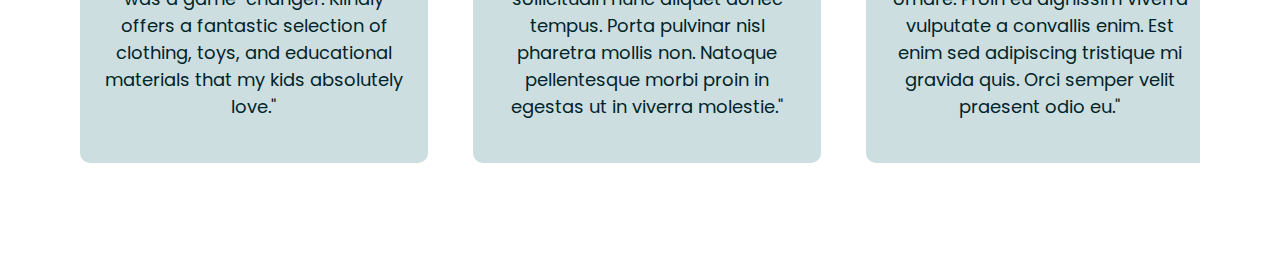
==== commit 37eb6042: "client section" ====
--- a/index.html
+++ b/index.html
@@ -411,14 +411,68 @@
                 </div>
                 <div class="cons__description">
                     <h2 class="cons__title">we're here to help you </h2>
-                    <p class="cons__para">If you’re stuck on anything our expert have all answers.</p>
+                    <p class="cons__para">If you're stuck on anything our expert have all answers.</p>
                     <p class="cons__buuton">Book a free consultation</p>
                 </div>
             </div>
          </section>
         <!-- clients -->
          <section class="client section">
-
+            <div class="brand_slider container grid">
+                <h2 class="section__title CL">What client are saying</h2>
+                <div class="slider_container">
+                    <div class="card__wraper client__zrqpper">
+                        <div class="opinion__card">
+                            <div class="opinion__image">
+                                <img src="img/opinionProfile (2).png" alt="image" class="opinion__img">
+                            </div>
+                            <h3 class="opinion__name">Emma Lilian</h3>
+                            <h4 class="opinion__state">Dentist</h4>
+                            <p class="theOpinion">"As a busy mom of three, finding a reliable and fun online shopping destination for my kids was a game-changer. Klindly offers a fantastic selection of clothing, toys, and educational materials that my kids absolutely love."</p>
+                        </div>
+                        <div class="opinion__card">
+                            <div class="opinion__image">
+                                <img src="img/opinionProfile (1).png" alt="image" class="opinion__img">
+                            </div>
+                            <h3 class="opinion__name">Yazen bes</h3>
+                            <h4 class="opinion__state">Graphist</h4>
+                            <p class="theOpinion">"Lorem ipsum dolor sit amet consectetur. Non ut et magna integer. Nibh rhoncus lectus sollicitudin nunc aliquet donec tempus. Porta pulvinar nisl pharetra mollis non. Natoque pellentesque morbi proin in egestas ut in viverra molestie."</p>
+                        </div>
+                        <div class="opinion__card">
+                            <div class="opinion__image">
+                                <img src="img/opinionProfile (3).png" alt="image" class="opinion__img">
+                            </div>
+                            <h3 class="opinion__name">Zara cherfi</h3>
+                            <h4 class="opinion__state">Dentist</h4>
+                            <p class="theOpinion">"Lorem ipsum dolor sit amet consectetur. Egestas eu tortor est libero amet aliquam lacinia ornare. Proin eu dignissim viverra vulputate a convallis enim. Est enim sed adipiscing tristique mi gravida quis. Orci semper velit praesent odio eu."</p>
+                        </div>
+                        <div class="opinion__card">
+                            <div class="opinion__image">
+                                <img src="img/opinionProfile (1).png" alt="image" class="opinion__img">
+                            </div>
+                            <h3 class="opinion__name">Emma Lilian</h3>
+                            <h4 class="opinion__state">Dentist</h4>
+                            <p class="theOpinion">"As a busy mom of three, finding a reliable and fun online shopping destination for my kids was a game-changer. Klindly offers a fantastic selection of clothing, toys, and educational materials that my kids absolutely love."</p>
+                        </div>
+                        <div class="opinion__card">
+                            <div class="opinion__image">
+                                <img src="img/opinionProfile (2).png" alt="image" class="opinion__img">
+                            </div>
+                            <h3 class="opinion__name">Yazen bes</h3>
+                            <h4 class="opinion__state">Graphist</h4>
+                            <p class="theOpinion">"Lorem ipsum dolor sit amet consectetur. Non ut et magna integer. Nibh rhoncus lectus sollicitudin nunc aliquet donec tempus. Porta pulvinar nisl pharetra mollis non. Natoque pellentesque morbi proin in egestas ut in viverra molestie."</p>
+                        </div>
+                        <div class="opinion__card">
+                            <div class="opinion__image">
+                                <img src="img/opinionProfile (3).png" alt="image" class="opinion__img">
+                            </div>
+                            <h3 class="opinion__name">Zara cherfi</h3>
+                            <h4 class="opinion__state">Dentist</h4>
+                            <p class="theOpinion">"Lorem ipsum dolor sit amet consectetur. Egestas eu tortor est libero amet aliquam lacinia ornare. Proin eu dignissim viverra vulputate a convallis enim. Est enim sed adipiscing tristique mi gravida quis. Orci semper velit praesent odio eu."</p>
+                        </div>
+                    </div>
+                </div>
+            </div>
          </section>
         <!-- contact -->
          <section class="contact section">
--- a/css/main.css
+++ b/css/main.css
@@ -598,6 +598,8 @@
     align-items: center;
     border: 1px solid hsla(186, 33%, 78%, 1);
     margin-inline: 0px;
+    height: 509px;
+    justify-content: space-between;
 }
 .cons__description{
     padding-left: 20px;
@@ -606,6 +608,7 @@
     font-size: var(--S28);
     font-weight: var(--bold);
     color: var(--text-color);
+    line-height: 42px;
 }
 .cons__para{
     font-weight: var(--regular);
@@ -616,11 +619,85 @@
 }
 .cons__buuton{
     text-align: center;
-    width: 304px;
+    width: 304.57px;
+    height: 88px;
     background-color:var(--yellow-normall);
     color: hsla(40, 60%, 99%, 1);
     font-size: 16px;
     font-weight: var(--bold);
-    padding: 25px 0;
+    display: flex;
+    align-items: center;
+    justify-content: center;
     border-radius: 10px;
-}+    transform: translateY(40px);
+}
+.cons__image{
+    height: 100%;
+}
+.cons_img{
+    height: 100%;
+    object-fit: cover;
+}
+/* clients opinions */
+.opinion__card{
+    min-width: 348px;
+    height: 448px;
+    background-color: var(--blue-light);
+    display: flex;
+    flex-direction: column;
+    align-items: center;
+    justify-content: center;
+    gap: 5px;
+    padding: 25px;
+    border-radius: 10px;
+    text-align: center;
+    /* transition:height 500ms ease; */
+}
+.opinion__card:hover{
+    transform: translateX(38px);
+    height: 520px;
+    min-width: 404px;
+    background-color: var(--blue-dark-hover);
+    padding: 30px;
+}
+.opinion__card:hover .opinion__name{
+    color: var(--grey-normal);
+}
+.opinion__card:hover .opinion__state{
+    color: rgb(190, 188, 188);
+}
+.opinion__card:hover .theOpinion{
+    color: rgb(255, 255, 255);
+}
+.opinion__image{
+    border-radius: 50%;
+    padding-bottom: 10px;
+}
+.opinion__name{
+    font-size: var(--S16);
+    font-weight: var(--regular);
+    line-height: 22.3px;
+    font-family:cursive;
+    color: var(--text-color);
+}
+.opinion__state{
+    color: hsla(180, 2%, 42%, 1);
+    font-weight: var(--regular);
+    font-size: var(--S16);
+    font-family:cursive;
+    padding-bottom: 10px;
+}
+.theOpinion{
+    font-size: var(--S18);
+    font-weight: var(--regular);
+    color: var(--text-color);
+
+}
+.client__zrqpper{
+    gap: 45px;
+}
+.CL{
+    text-align: left;
+    padding-left: 100px;
+    font-family:cursive;
+}
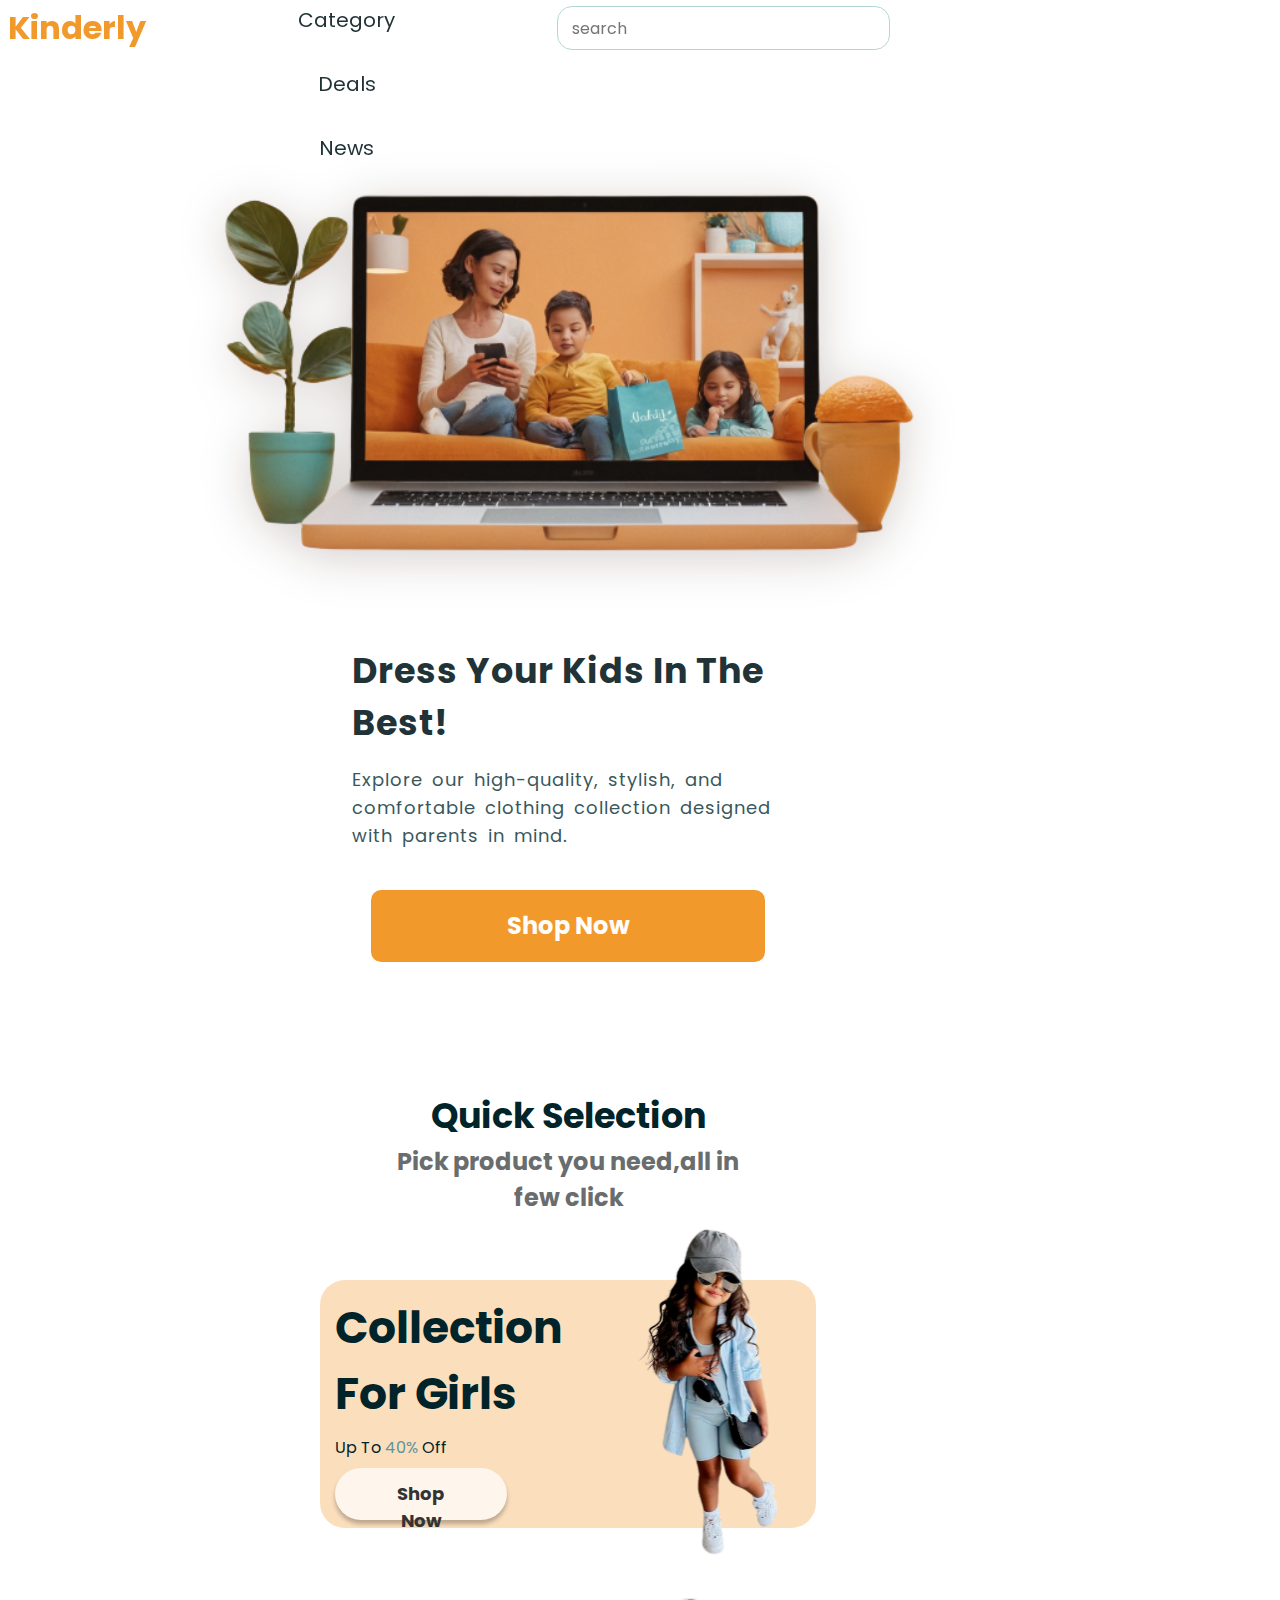
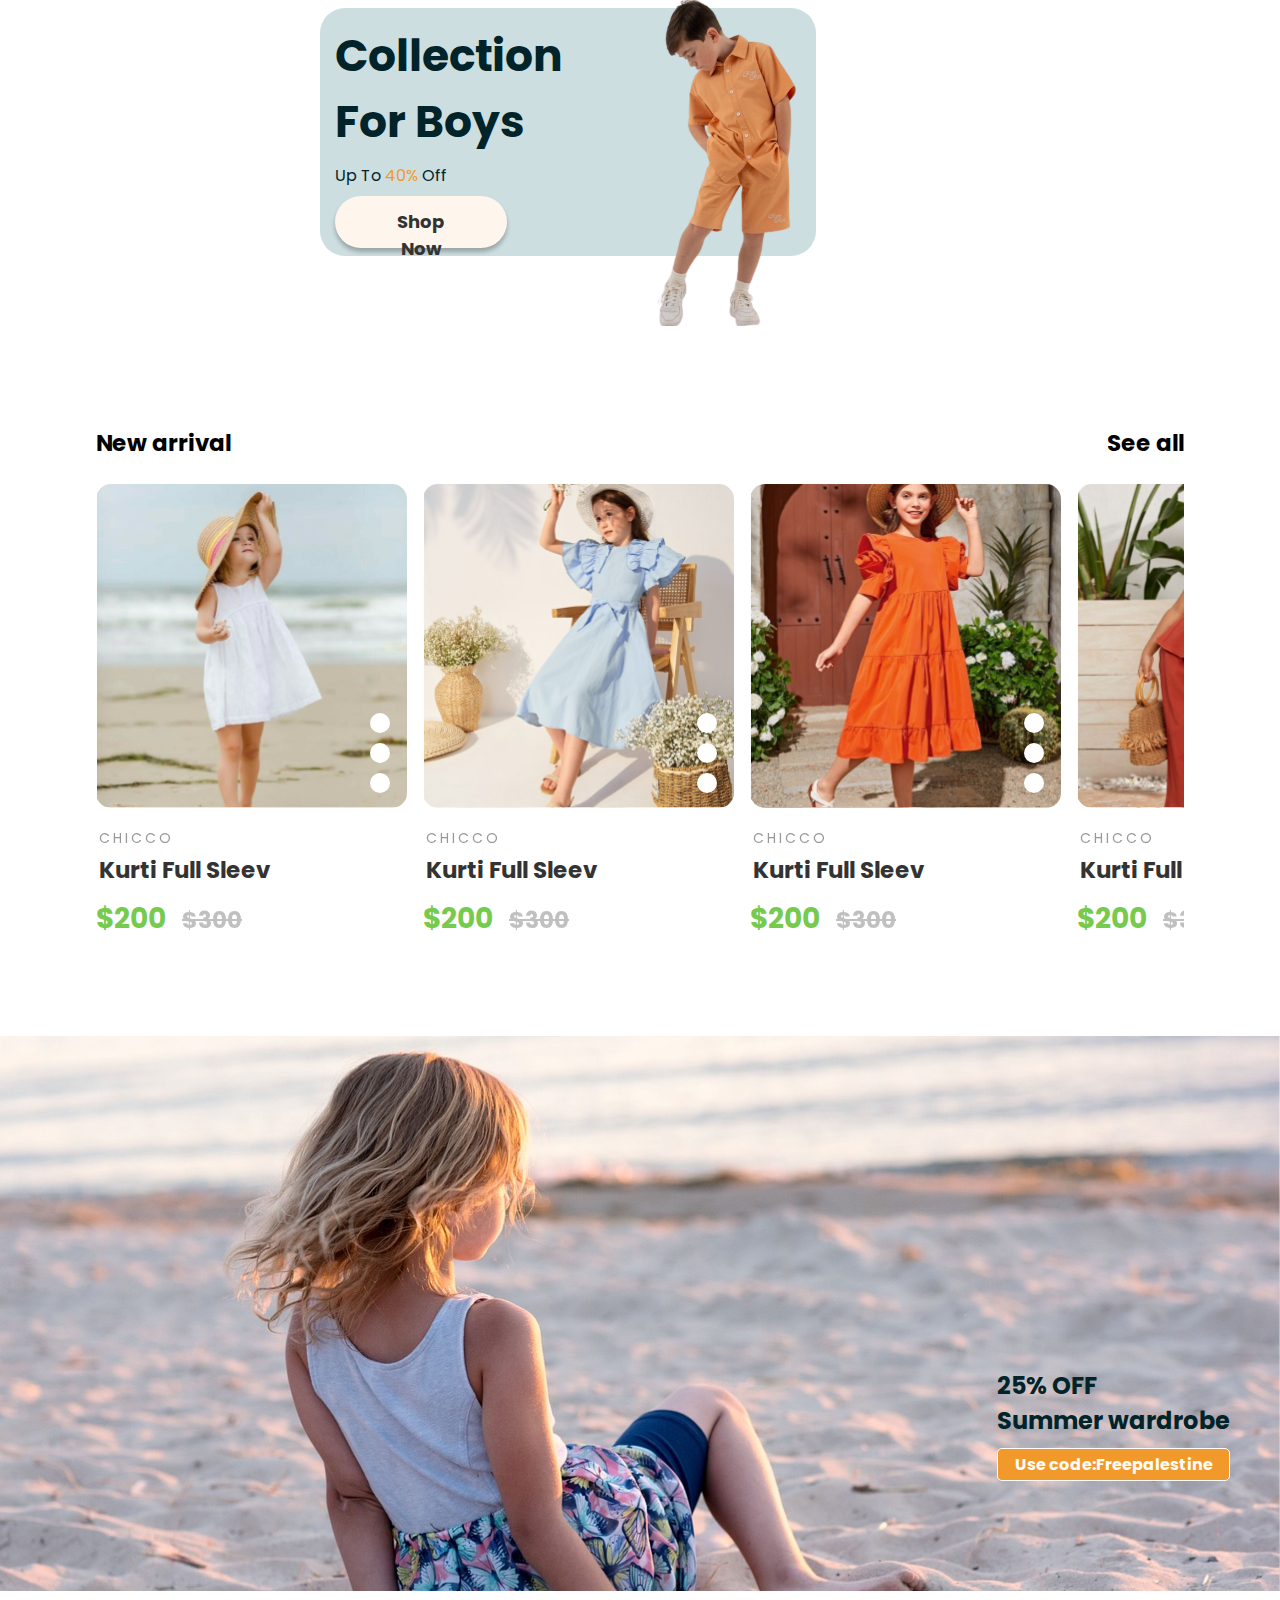
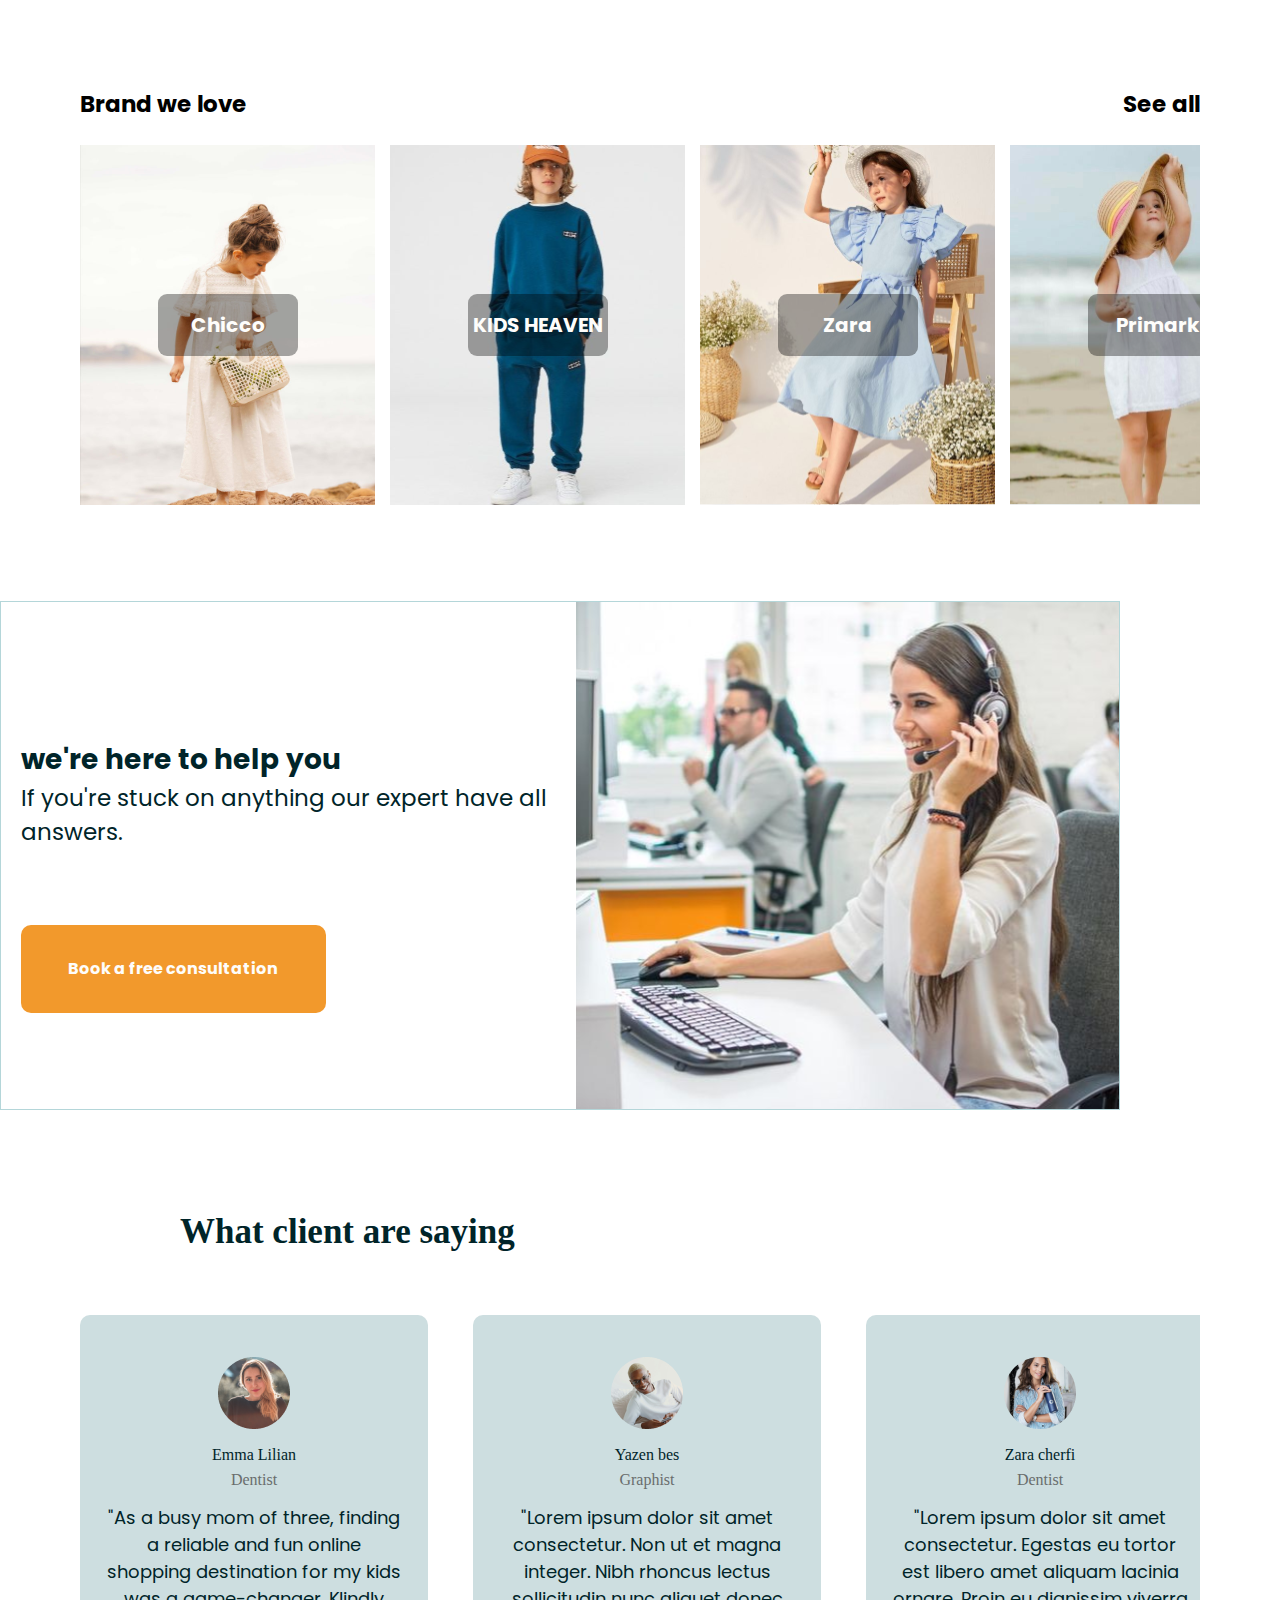
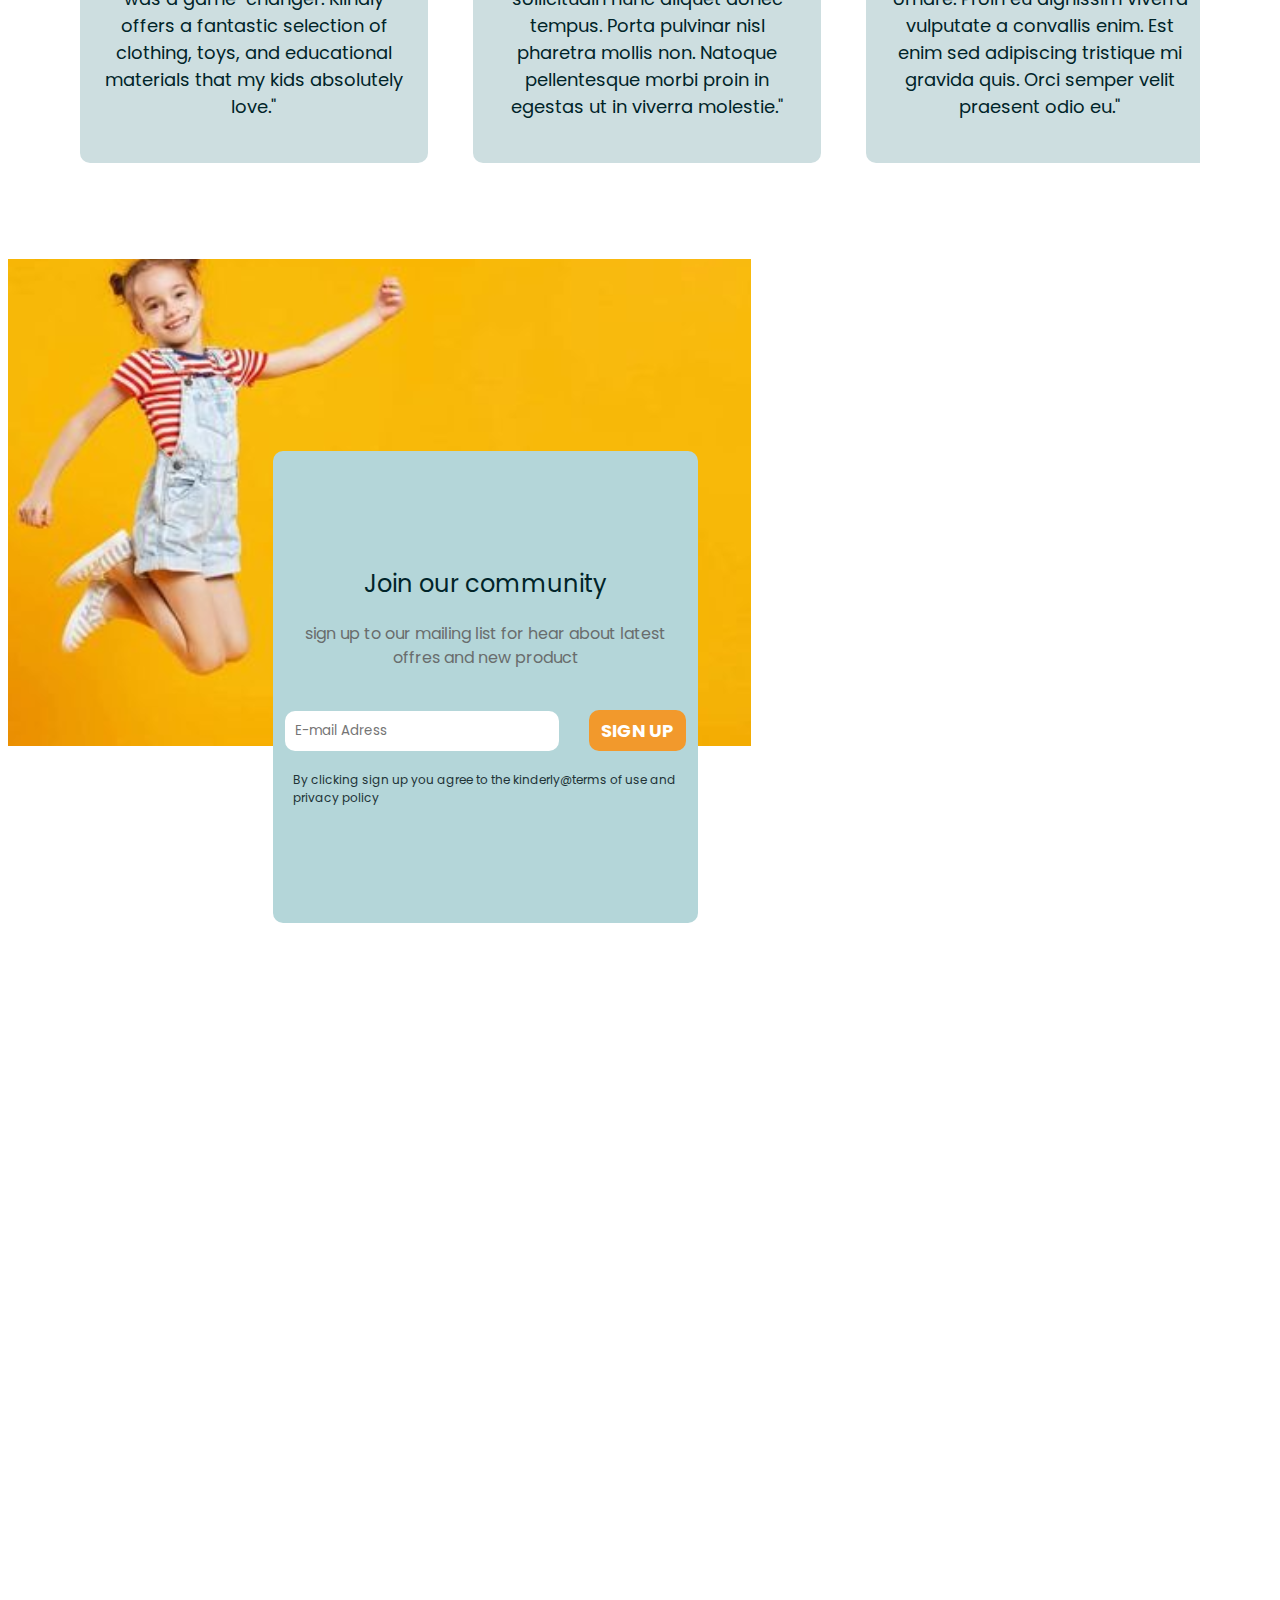
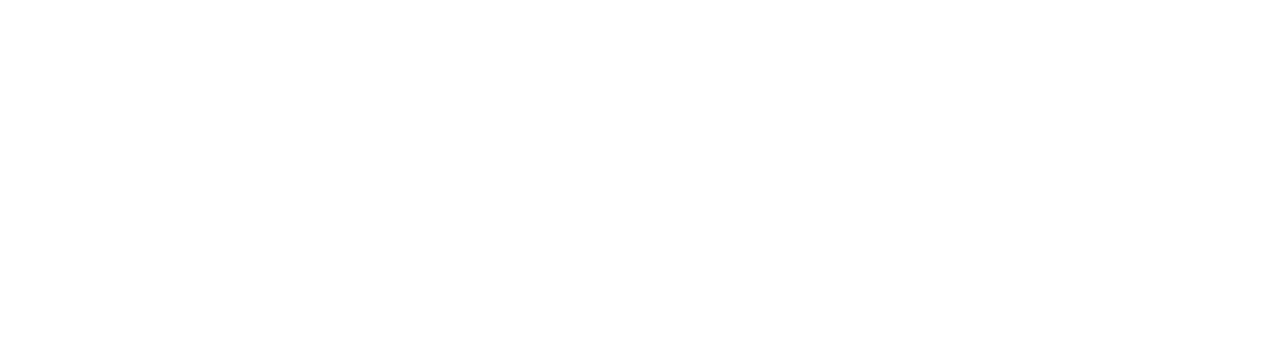
==== commit 8c3715a2: "contact form" ====
--- a/index.html
+++ b/index.html
@@ -417,7 +417,7 @@
             </div>
          </section>
         <!-- clients -->
-         <section class="client section">
+         <section class="client section section">
             <div class="brand_slider container grid">
                 <h2 class="section__title CL">What client are saying</h2>
                 <div class="slider_container">
@@ -475,14 +475,29 @@
             </div>
          </section>
         <!-- contact -->
-         <section class="contact section">
-
+         <section class="contact__section section">
+            <div class="container contact__container">
+                <div class="contact__image">
+                    <img src="img/section3Img.svg" alt="image" class="contact__img">
+                </div>
+                <form action="https://api.web3forms.com/submit" method="POST" class="contact">
+                    <h2 class="contact__title">Join our community</h2>
+                    <p class="contact__par">sign up to our mailing list for hear about latest offres and new product</p>
+                    <div class="form">
+                        <input type="hidden" name="access_key" value="0c4ac524-43c0-4225-a91a-86c2c9ffa2c0">
+
+                        <input type="text"  name="email" placeholder="E-mail Adress" class="input__imail">
+                        <button type="submit" class="contact_buton">SIGN UP</button>
+                    </div>
+                    <p class="contact__parag">By clicking sign up you agree to the kinderly@terms of use and privacy policy</p>
+                </form>
+            </div>
          </section>
      </main>
 
      <!-- Footer -->
 
-     <footer class="footer">
+     <footer class="footer ">
 
      </footer>
 
--- a/css/main.css
+++ b/css/main.css
@@ -701,3 +701,83 @@
     padding-left: 100px;
     font-family:cursive;
 }
+/* contact section */
+.contact__container{
+    position: relative;
+}
+.contact{
+    transform: translate(265px,-295px);
+    width: 425px;
+    height: 472px;
+    display: flex;
+    flex-direction: column;
+    background-color: var(--grey-normal);
+    align-items: center;
+    justify-content: center;
+    gap: 20px;
+    border-radius: 10px;
+    padding: 20px;
+    text-align: center;
+}
+.contact__parag{
+    text-align: left;
+}
+.contact__image{
+    width: 100vw;
+}
+.cons__img{
+    width: 100%;
+    object-fit: cover;
+}
+.contact__title{
+    font-size: var(--S24);
+    font-weight: var(--regular);
+    color: var(--text-color);
+    line-height: 36px;
+}
+.contact__par{
+    font-size: var(--S16);
+    font-weight: var(--regular);
+    color: hsla(180, 2%, 42%, 1);
+    line-height: 24px;
+    padding-bottom: 20px;
+}
+.form{
+    display: flex;
+    align-items: center;
+    justify-content: space-between;
+    gap: 30px;
+}
+.input__imail{
+    border: none;
+    width: 274px;
+    padding: 10px;
+    border-radius: 10px;
+}
+.input__imail:focus{
+    outline: none;
+}
+.contact_buton{
+    border: none;
+    background-color: var(--yellow-normall);
+    width: 97px;
+    border-radius: 10px;
+    color: hsla(0, 0%, 100%, 1);
+    font-size: var(--S18);
+    font-weight: var(--bold);
+    line-height: 27px;
+    padding: 7px 5px;
+    cursor: pointer;
+}
+.contact__parag{
+    font-size: 12px;
+    font-weight: var(--regular);
+    color: var(--blue-dark);
+    line-height: 18px;
+}
+
+
+/* footer */
+.footer{
+    height: 705px;
+}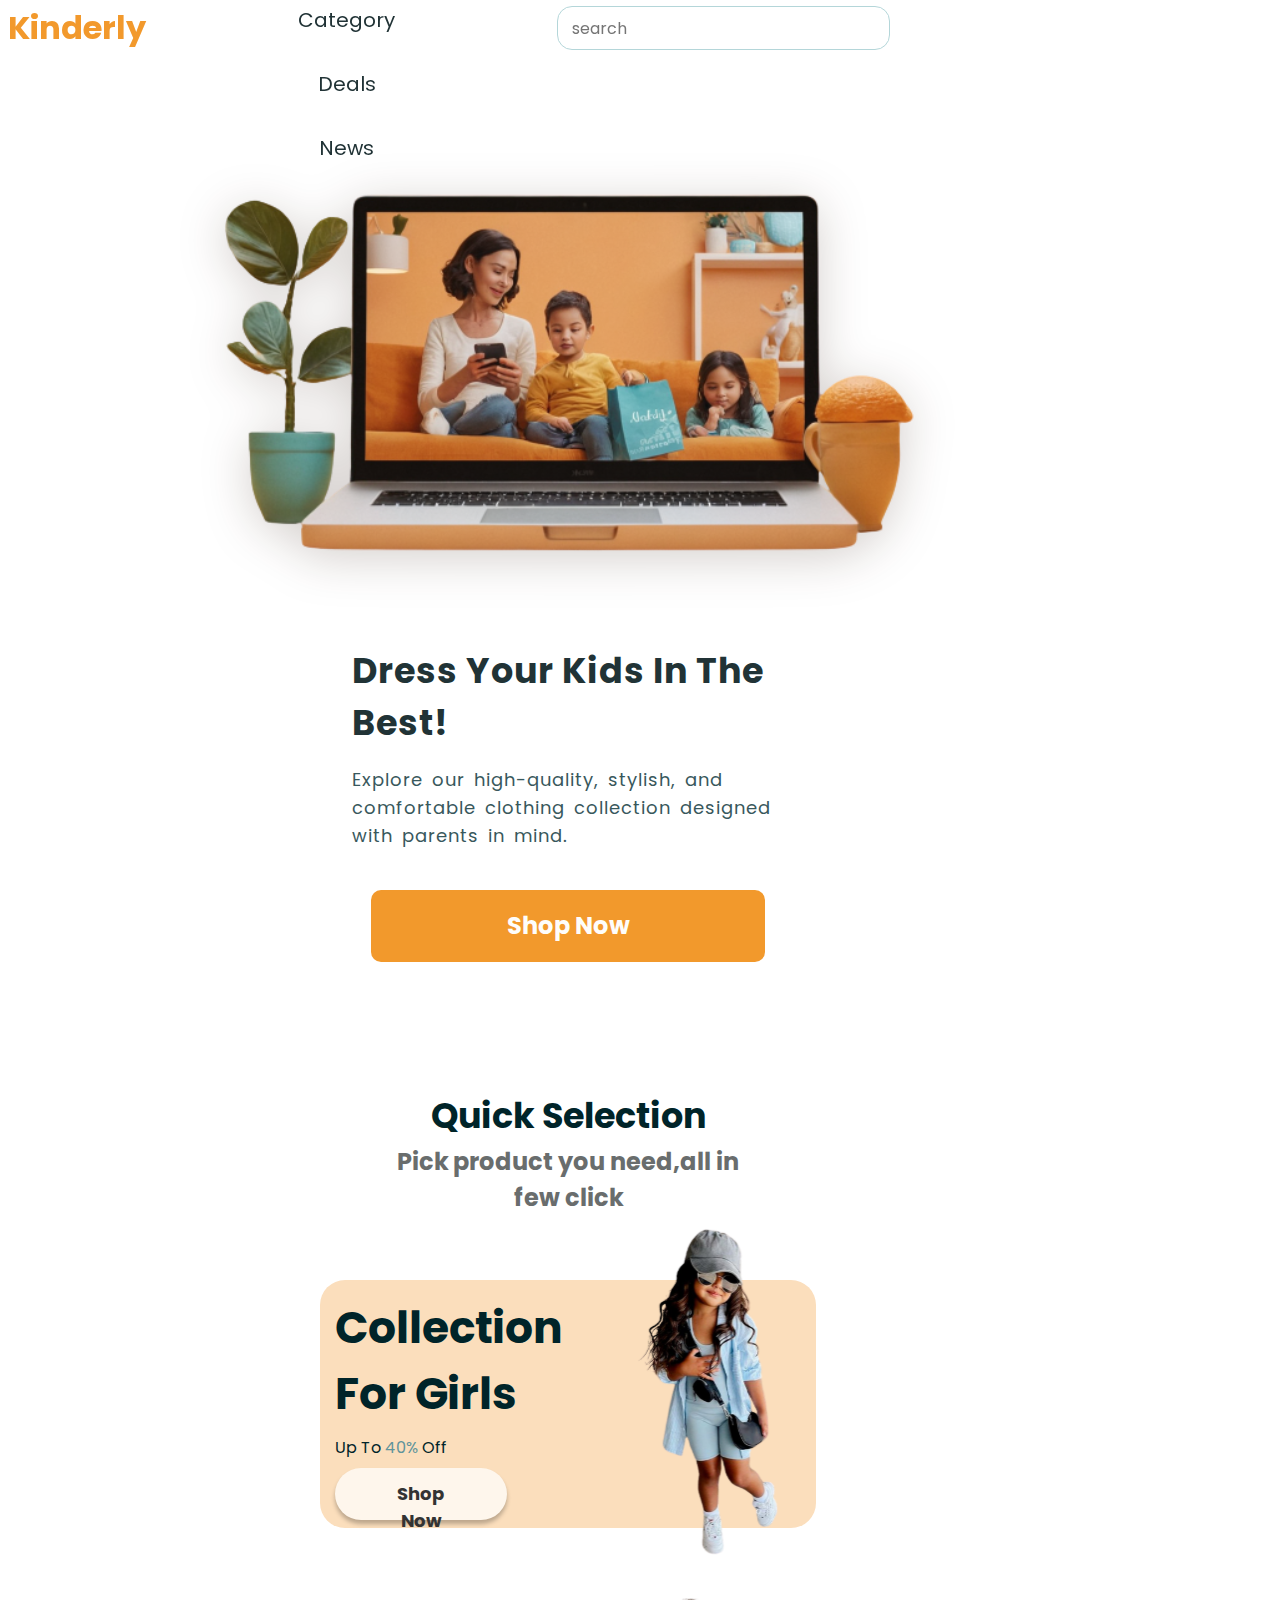
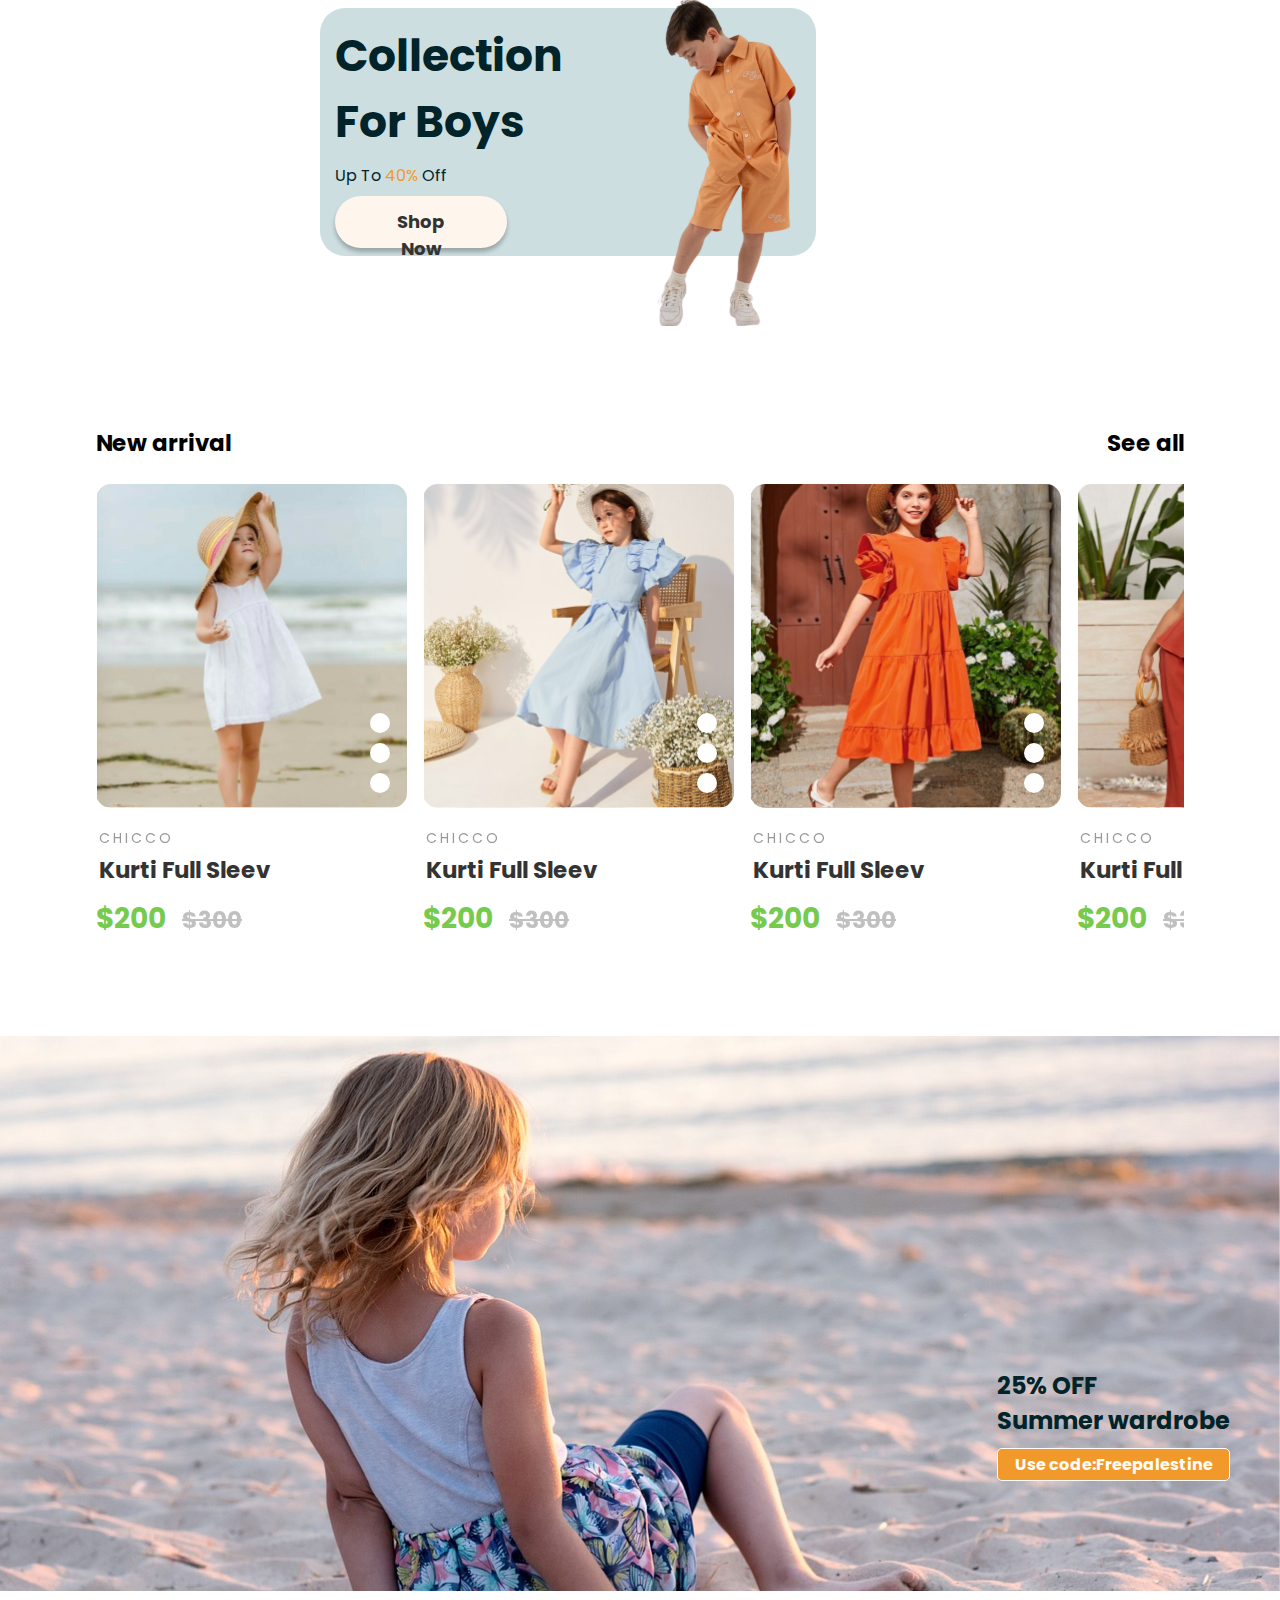
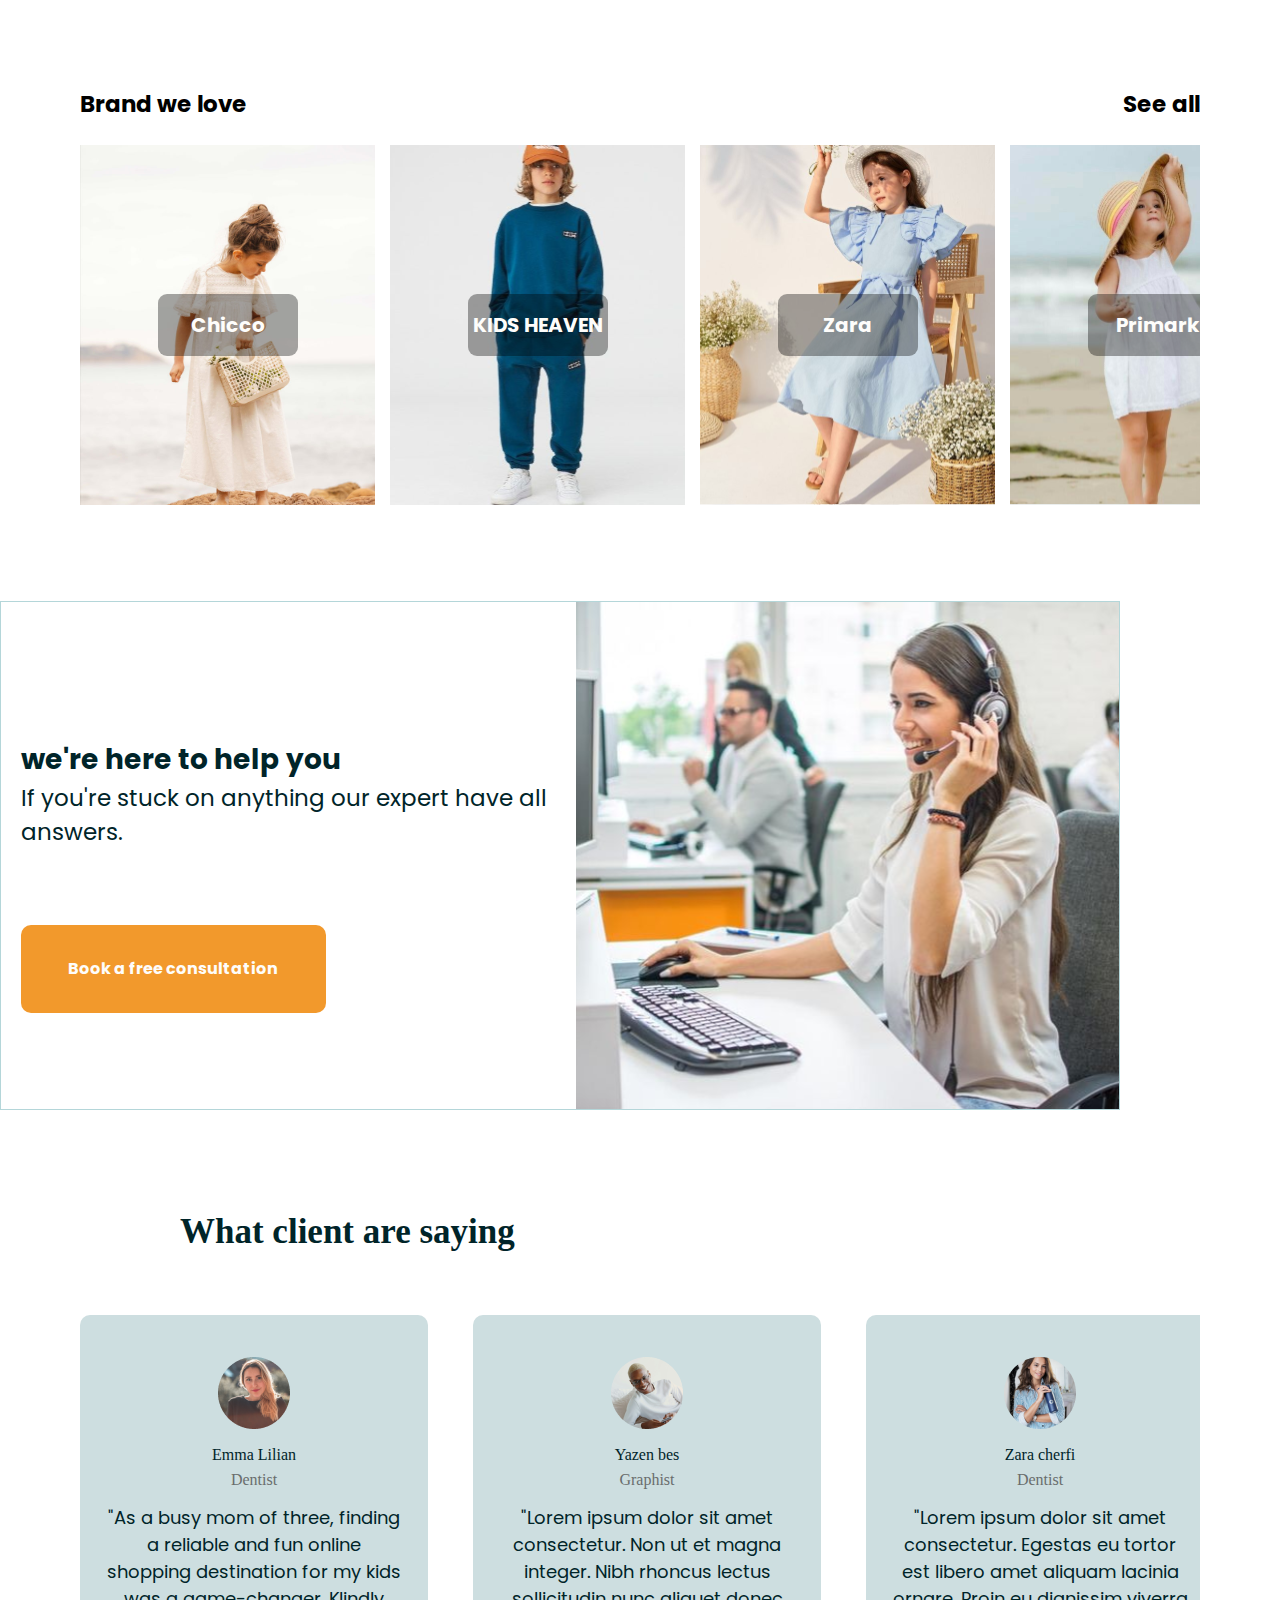
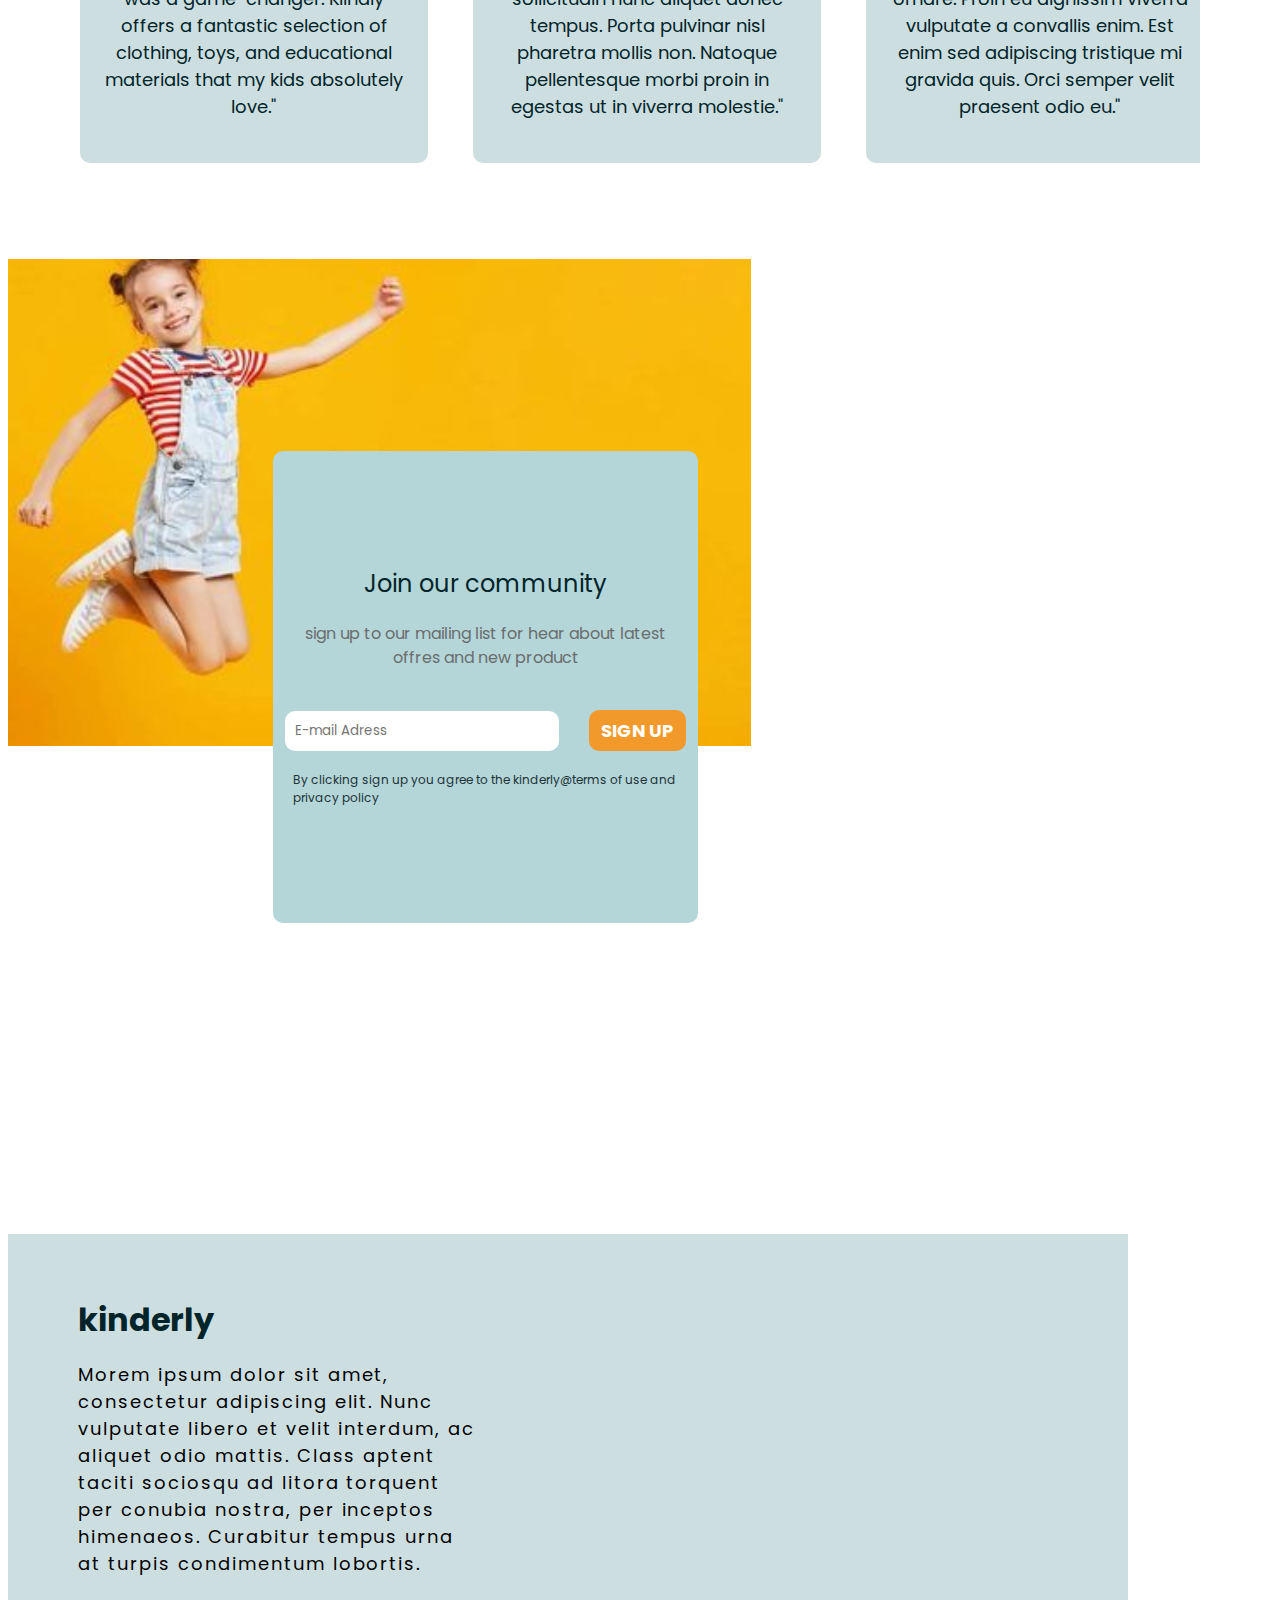
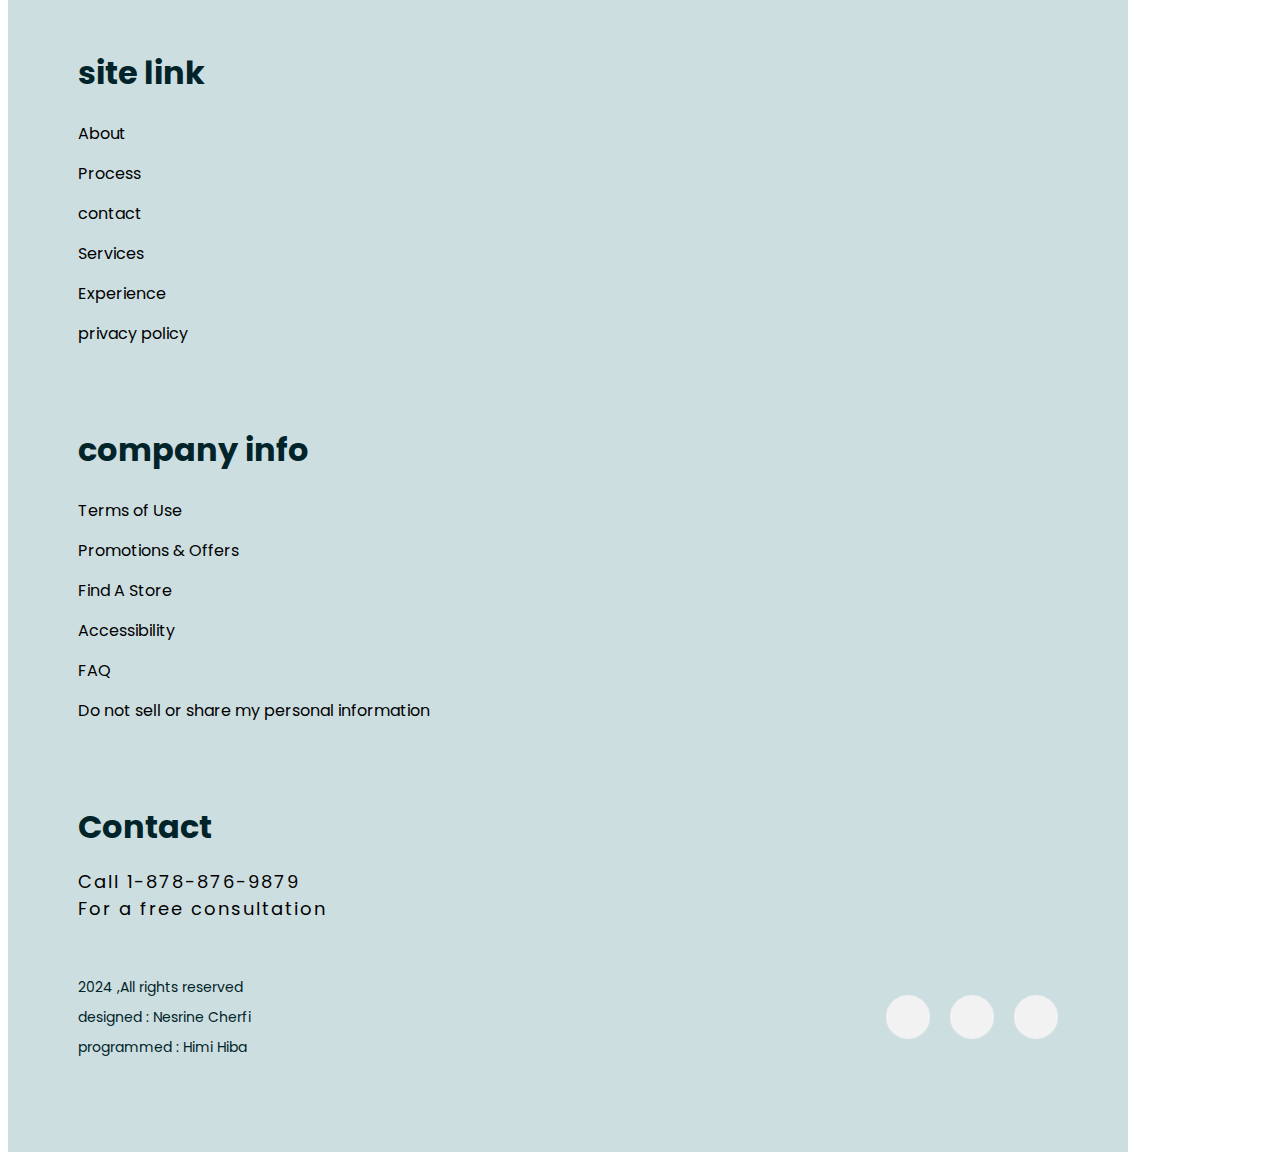
==== commit 28623f0b: "footer section" ====
--- a/index.html
+++ b/index.html
@@ -498,7 +498,58 @@
      <!-- Footer -->
 
      <footer class="footer ">
-
+        <div class="container footer__container">
+            <div class="footer__links">
+                <div class="blocks">
+                    <h2 class="blocks__title">kinderly</h2>
+                    <p class="block__par">Morem ipsum dolor sit amet, consectetur adipiscing elit. Nunc vulputate libero et velit interdum, ac aliquet odio mattis. Class aptent taciti sociosqu ad litora torquent per conubia nostra, per inceptos himenaeos. Curabitur tempus urna at turpis condimentum lobortis.</p>
+                </div>
+                <div class="blocks">
+                    <h2 class="blocks__title">site link</h2>
+                    <p class="block_link">
+                        About <br>
+                        Process <br>
+                        contact <br>
+                        Services <br>
+                        Experience <br>
+                        privacy policy
+                    </p>
+                </div>
+                <div class="blocks">
+                    <h2 class="blocks__title">company info</h2>
+                    <p class="block_link">
+                       
+                      Terms of Use <br>
+                      Promotions & Offers <br>
+                      Find A Store <br>
+                      Accessibility <br>
+                      FAQ <br>
+                      Do not sell or share my personal information
+                    </p>
+                </div>
+                <div class="blocks">
+                    <h2 class="blocks__title">Contact</h2>
+                    <p class="block__par">
+                        Call 1-878-876-9879 <br>
+                        For a free consultation 
+                    </p>
+
+                </div>
+            </div>
+            <div class="footer__rights">
+                <p class="rights">
+                    2024 ,All rights reserved <br>
+                    designed : Nesrine Cherfi <br>
+                    programmed : Himi Hiba
+                </p>
+                <div class="social">
+                    <i class="fa-brands fa-facebook-f"></i>
+                    <i class="fa-brands fa-instagram"></i>
+                    <i class="fa-brands fa-linkedin-in"></i>
+                </div>
+            </div>
+        </div>
+        
      </footer>
 
      <!-- main js -->
--- a/css/main.css
+++ b/css/main.css
@@ -778,6 +778,62 @@
 
 
 /* footer */
-.footer{
-    height: 705px;
+
+.footer__container{
+    height: 100%;
+    background-color:var(--blue-light) ;
+    color: black;
+    display: flex;
+    flex-direction: column;
+    gap: 30px;
+    align-items: start;
+    justify-content: center;
+    padding: 70px;
+    width: 100%;
+}
+.footer__links{
+   display: flex;
+   flex-direction: column;
+   gap: 80px;
+}
+.blocks{
+    width: 400px;
+}
+.footer__rights{
+    display: flex;
+    justify-content: space-between;
+    width: 100%;
+    padding: 20px 0;
+    align-items: center;
+}
+.blocks__title{
+    font-size: var(--S32);
+    font-weight: var(--bold);
+    line-height: 32px;
+    color: var(--text-color);
+    margin-bottom: 25px;
+}
+.block__par{
+    font-size: var(--S18);
+    font-weight: var(--regular);
+    line-height: 27px;
+    letter-spacing: .11em;
+}
+.block_link{
+    line-height: 40px;
+}
+.social{
+    display: flex;
+    gap: 20px;
+}
+.social *{
+    background-color: hsla(0, 0%, 95%, 1);
+    border-radius: 50%;
+    padding: 22px ;
+}
+.rights{
+    line-height: 30px;
+    font-size: 14px;
+    color: var(--text-color);
+    font-weight: var(--regular);
 }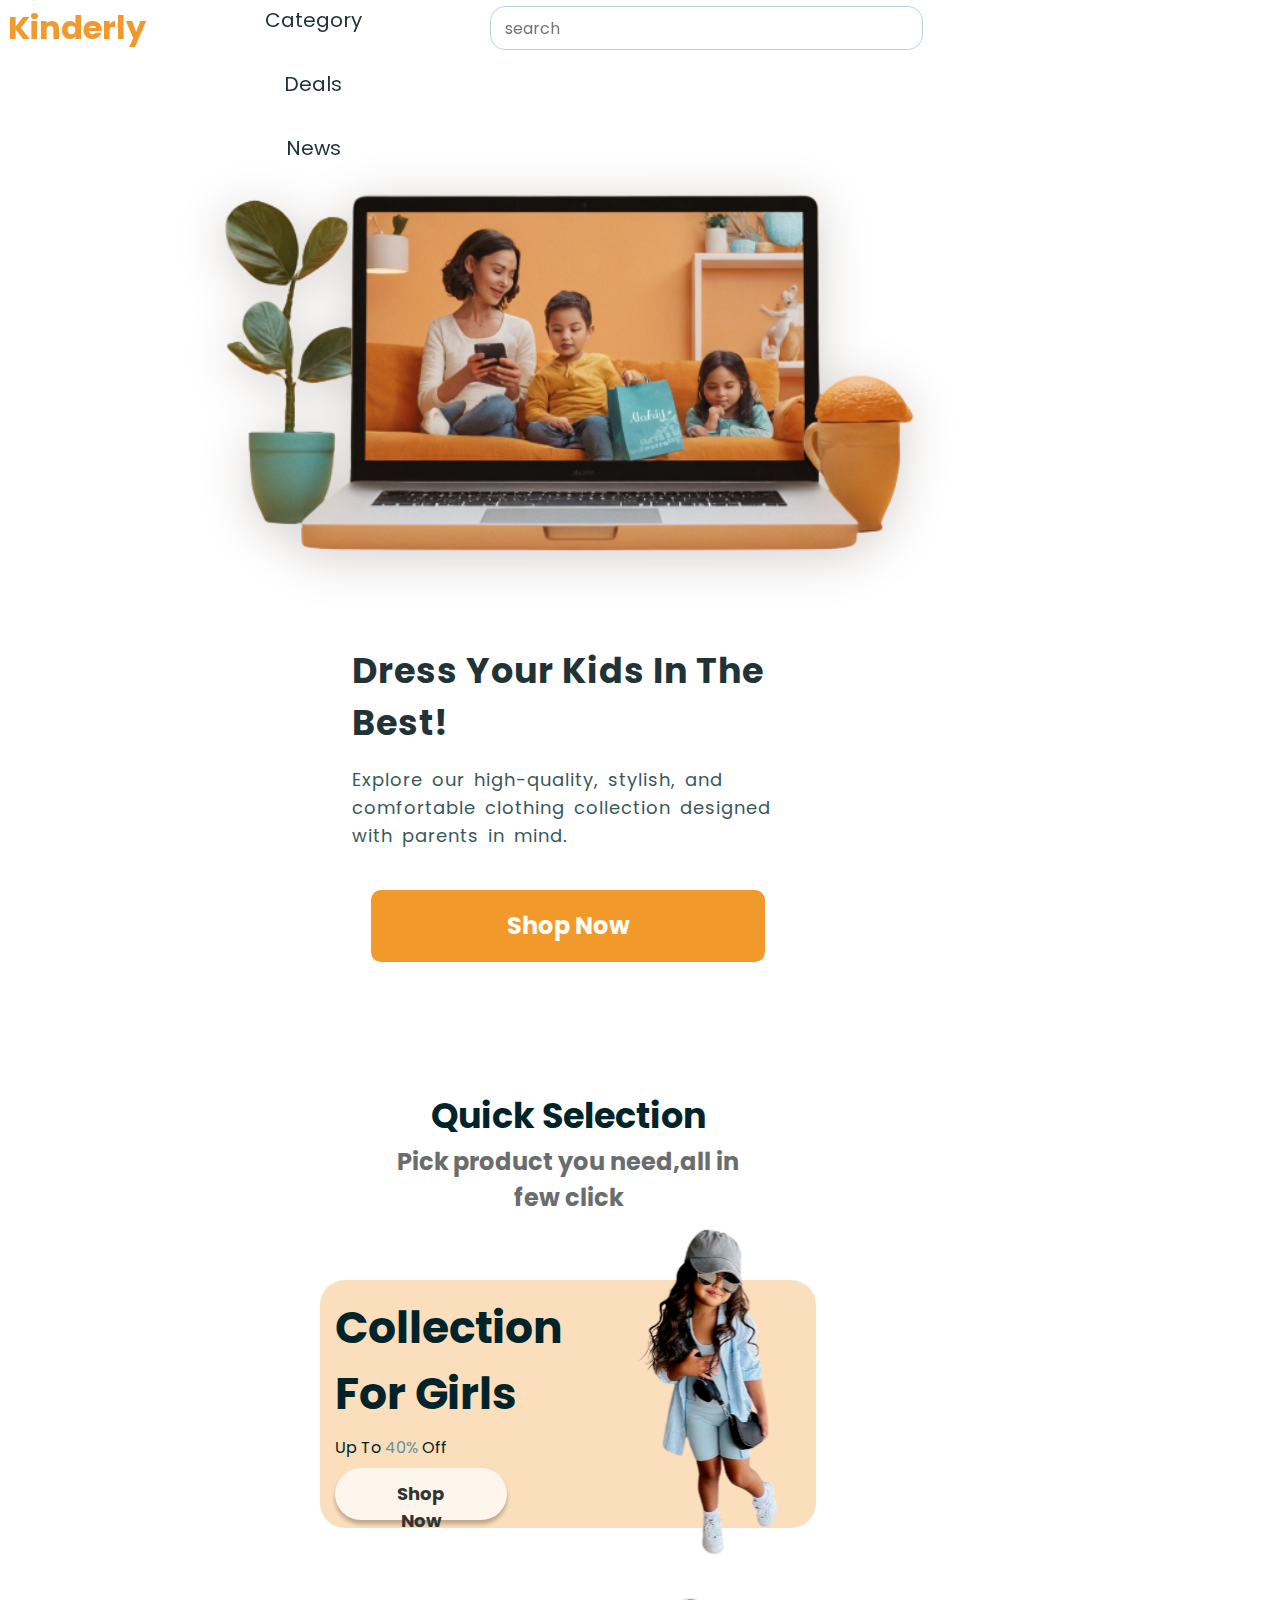
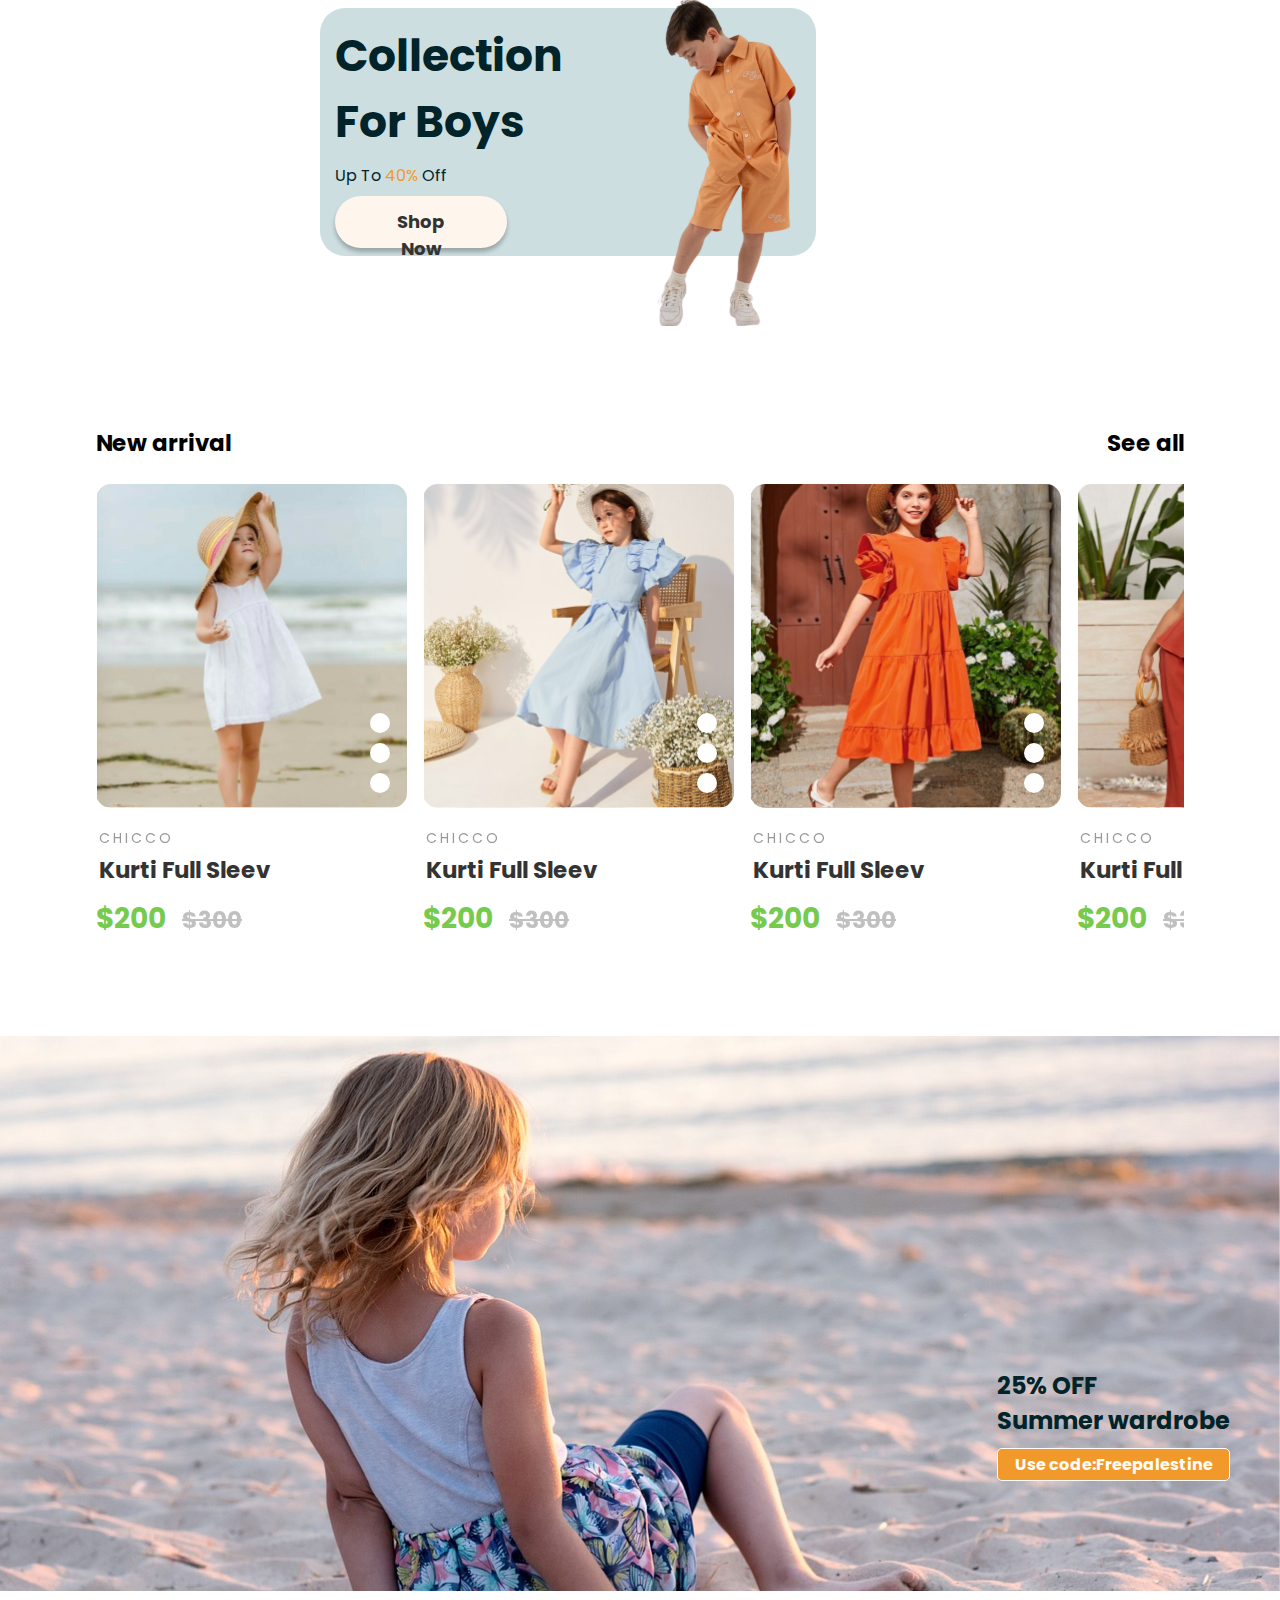
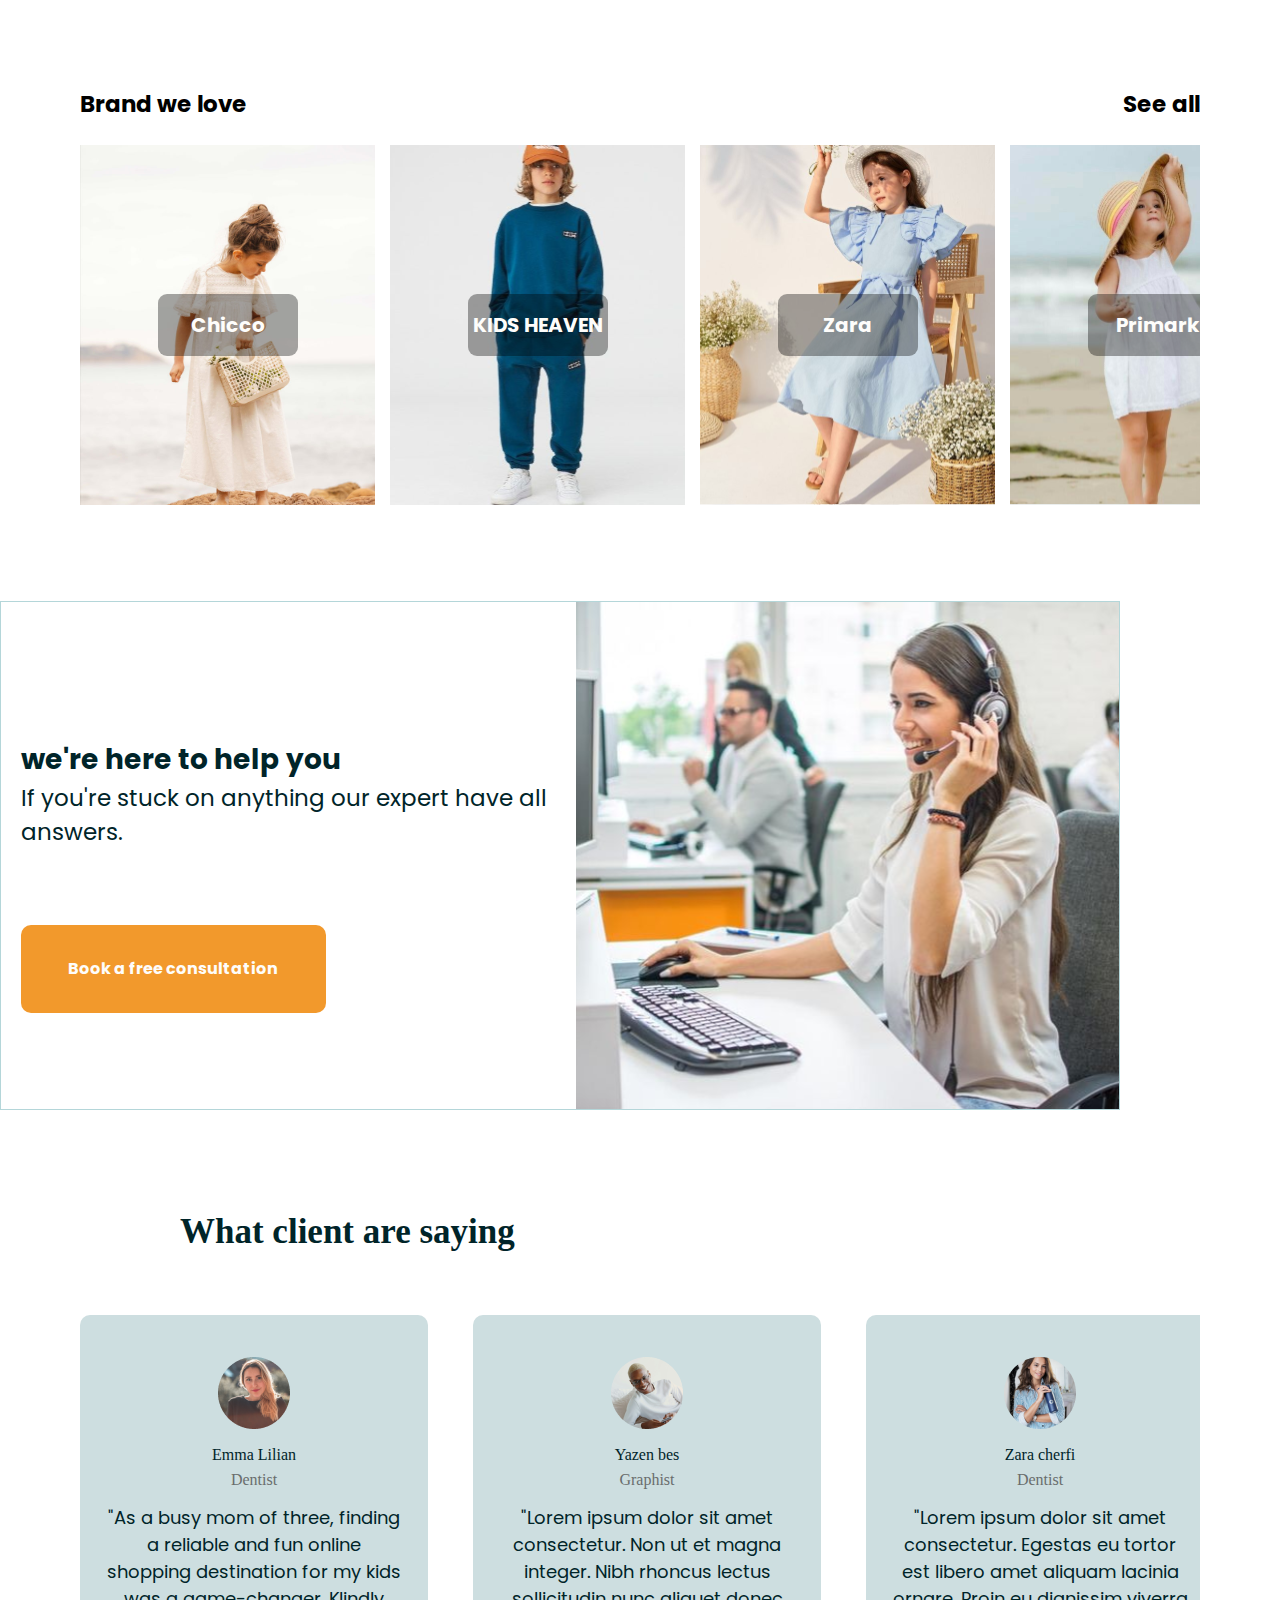
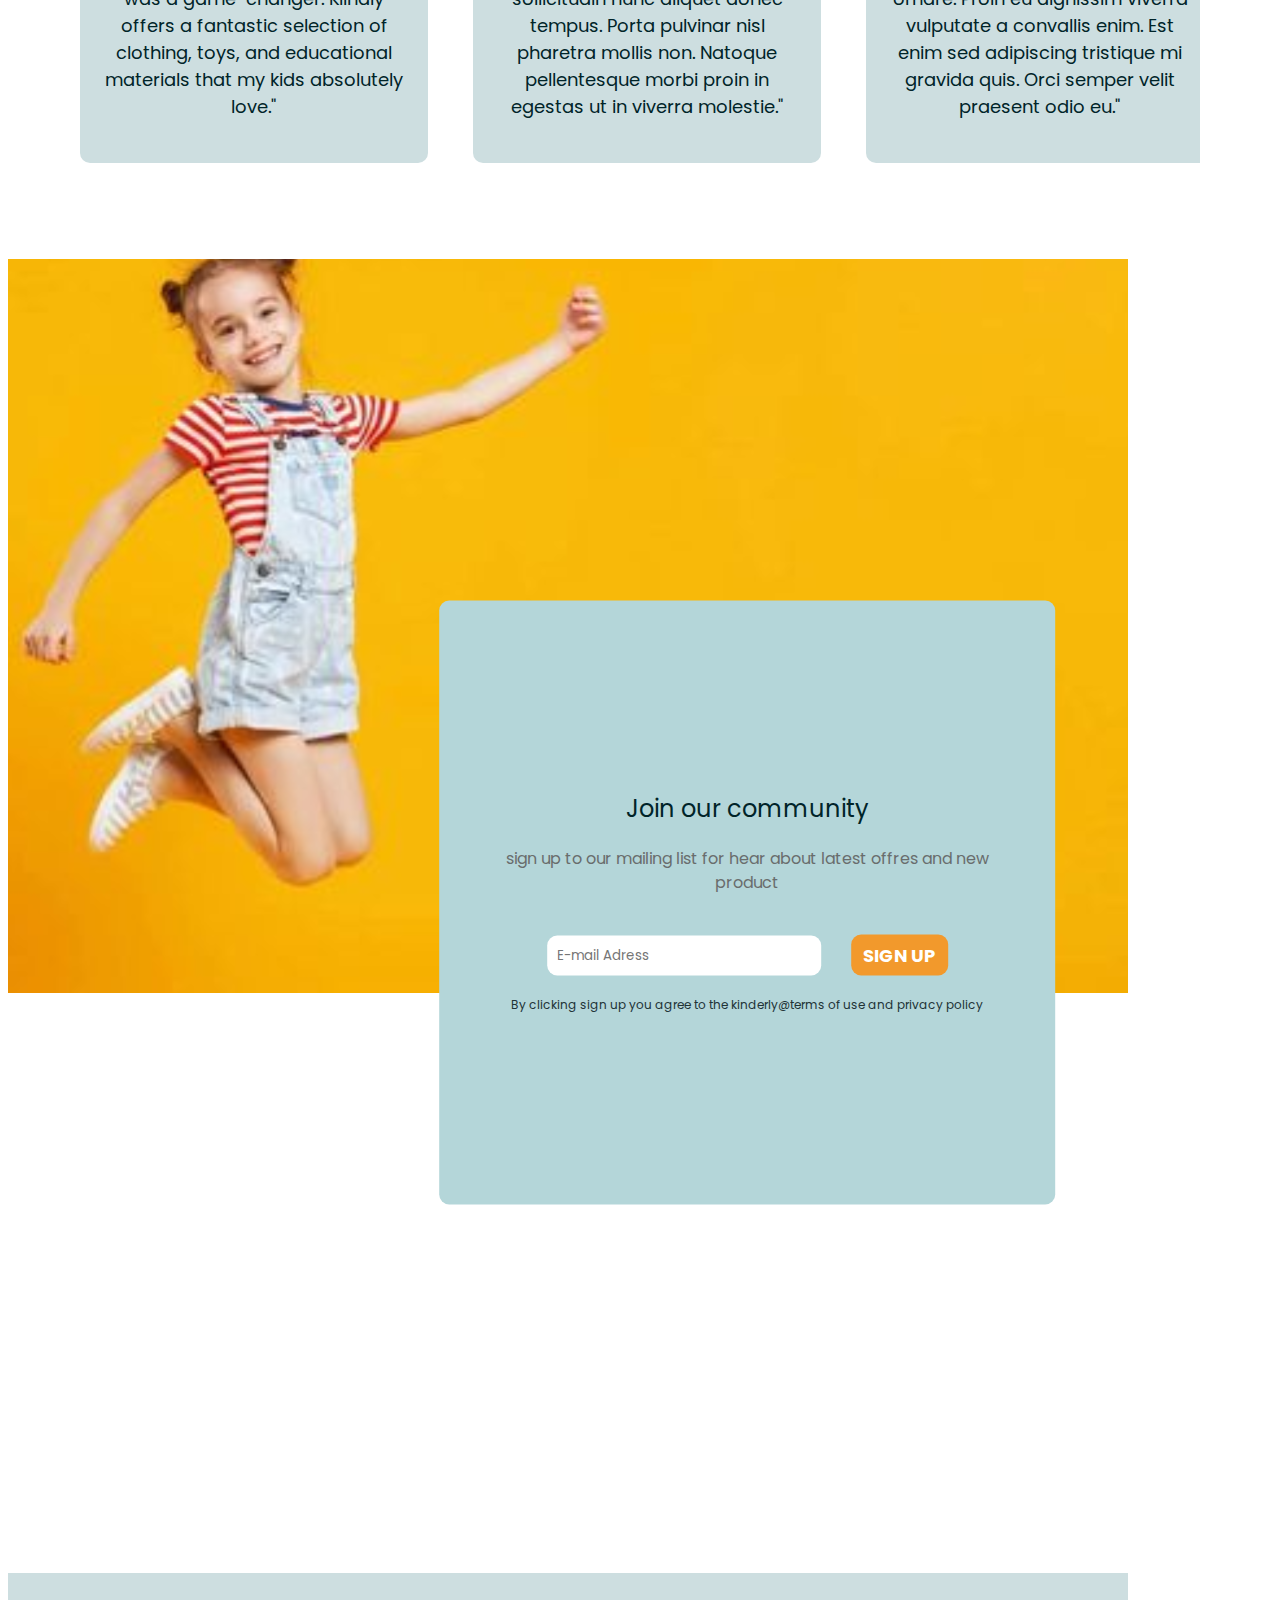
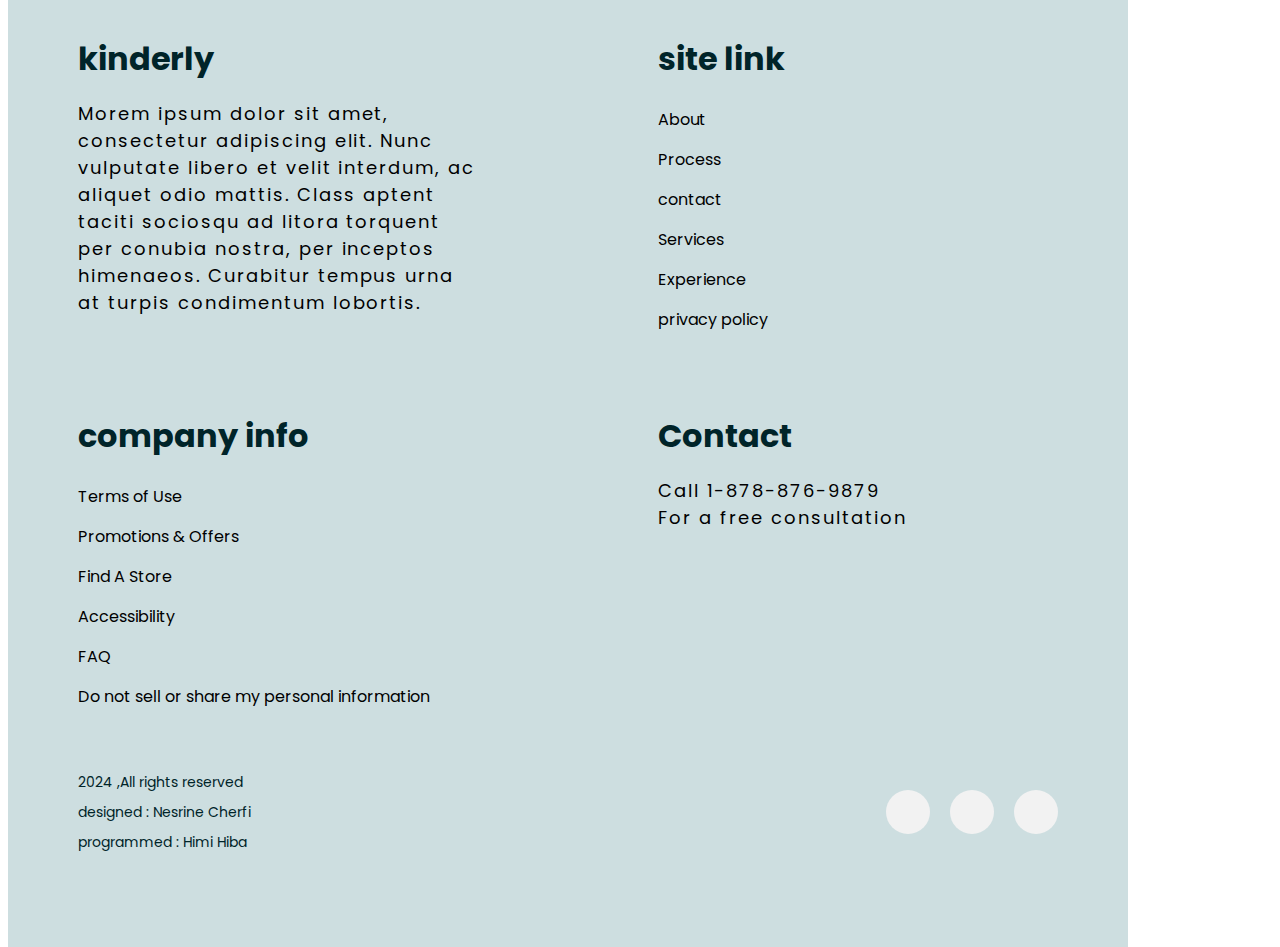
==== commit 6dc02aa8: "PAGE2" ====
--- a/index.html
+++ b/index.html
@@ -8,8 +8,11 @@
      <link rel="shortcut icon" href="img/title-img.jpg" type="image/x-icon">
     <!-- font awesome -->
      <link rel="stylesheet" href="https://cdnjs.cloudflare.com/ajax/libs/font-awesome/6.6.0/css/all.min.css" integrity="sha512-Kc323vGBEqzTmouAECnVceyQqyqdsSiqLQISBL29aUW4U/M7pSPA/gEUZQqv1cwx4OnYxTxve5UMg5GT6L4JJg==" crossorigin="anonymous" referrerpolicy="no-referrer" />
-    <!-- css main style sheet -->
+    <!-- css style sheet -->
      <link rel="stylesheet" href="css/main.css"> 
+     <link rel="stylesheet" href="css/header.css">
+     <link rel="stylesheet" href="css/globalRuls.css">
+     <link rel="stylesheet" href="css/footer.css">
     <!-- google font  -->
     <style>
         @import url('https://fonts.googleapis.com/css2?family=Poppins:ital,wght@0,100;0,200;0,300;0,400;0,500;0,600;0,700;0,800;0,900;1,100;1,200;1,300;1,400;1,500;1,600;1,700;1,800;1,900&display=swap');
--- a/css/main.css
+++ b/css/main.css
@@ -1,87 +1,3 @@
-/* global variable */
-
-:root{
-    --header-height: 3.5rem;
-    /* colors */
-    --yellow-normall: hsla(33, 88%, 56%, 1);
-    --yellow-light: hsla(33, 88%, 86%, 1);
-    --yellow-click:hsla(33, 91%, 73%, 1);
-    --blue-dark: hsla(189, 24%, 17%, 1);  
-    --blue-dark-hover: hsla(187, 24%, 29%, 1);
-    --blue-normal: hsla(187, 24%, 49%, 1);
-    --blue-light: hsla(186, 23%, 84%, 1);
-    --h2-font-color: hsla(180, 2%, 42%, 1);
-    --text-color: hsla(187, 100%, 8%, 1);
-    --grey-normal: hsla(186, 33%, 78%, 1);
-    --botton-text-color: hsl(0, 0%, 20%);
-    --first-font-color: hsla(0, 0%, 20%, 1);
-    --second-font-color:hsla(40, 60%, 99%, 1);
-    --body-color: #FFFFFF;
-    --shadow: hsla(0, 0%, 0%, 0.25);
-    --shadow-img:drop-shadow(0 8px 24px hsla(22, 100%, 8%, .2));;
-    /* weight */
-    --regular:400;
-    --semi-bold:600;
-    --bold:700;
-    /* font size */
-    --S24: 24px;
-    --S18: 18px;
-    --S12: 12px;
-    --S32: 32px;
-    --S20: 20px;
-    --S16: 16px;
-    --S35-h1: 35px;
-    --S44: 44px;
-    --S28: 28px;
-    --S40: 40px;
-    --normal-font-size: 1rem;
-}
-/* end variable */
-
-
-/* global ruls */
-
-* {
-    box-sizing: border-box;
-    padding: 0;
-    margin: 0;
-    font-family: "Poppins";
-}
-body{
-    background-color: var(--body-color);
-    font-size: var(--normal-font-size);
-    color: var(--text-color);
-}
-html {
-    scroll-behavior: smooth;
-}
-
-ul {
-    list-style: none;
-}
-  
-a {
-    text-decoration: none;
-}
-  
-img {
-    display: block;
-    max-width: 100%;
-    height: auto;
-}
-
-.main {
-    overflow: hidden;
-}
-
-h1, h2, h3, h4{
-    font-weight: var(--bold);
-}
-
-/* end global rules */
-
-/* REUSABLE CSS CLASSES */
-
 .container {
     max-width: 1120px;
     margin-inline: 0.5rem;
@@ -93,6 +9,7 @@
   
 .section {
     padding-block: 5rem 1rem;
+    width: 100%;
 }
 .section__title {
     text-align: center;
@@ -101,157 +18,6 @@
     margin-bottom: 2rem;
     font-weight: var(--bold);
 }
-.header{
-    position: fixed;
-    top: 0;
-    left: 0;
-    width: 100%;
-    background-color: var(--body-color);
-    z-index: 100;
-    transition: box-shadow 0.4s;
-  }
-.nav{
-    height: var(--header-height);
-    display: flex;
-    align-items: center;
-    justify-content: space-between;
-    position: relative;
-}
-.nav__logo{
-    text-align: center;
-    font-size: var(--S32);
-    color: var(--yellow-normall);
-    line-height: 32px;
-    font-weight: var(--bold);
-}
-.nav__toggle,.nav__close {
-    display: flex;
-    font-size: 1.5rem;
-    color: var(--title-color);
-    cursor: pointer;
-}
-.nav__cartshop{
-    font-size: 1.4rem;
-}
-.serch__icon{
-    font-size: 1rem;
-    margin-left: -30px;
-    margin-right: 30px;
-    width: 24px;
-    height: 24px;
-}
-.serch__bar{
-    display: flex;
-    align-items: center;
-    flex: 1;
-    max-width: 355px;
-    margin-left: 10px;
-}
-.serch{
-    border: 1px solid hsla(186, 33%, 78%, 1);
-    border-radius: 15px;
-    padding: 6px;
-    text-indent: 8px;
-    font-size: var(--S16);
-    line-height: 24px;
-    font-weight: var(--regular);
-    width: 100%;
-    height: 44px;
-}
-.serch:focus{
-    border: 3px solid var(--grey-normal);
-    outline: none;
-}
-.mobile__container{
-    display: flex;
-    align-items: center;
-    justify-content: space-between;
-    width: 70px;
-}
-
-/* Navigation for mobile devices */
-
-@media  screen and (max-width:1150px)  {
-    .nav__menu{
-      position: fixed;
-      top: 0;
-      right: -100%;
-      background-color: var(--body-color);
-      width: 50%;
-      height: 100vh;
-      padding-block: 4.5rem 3.5rem ;
-      box-shadow: 0 4px 16px hsla(22, 100%, 8%, .2);
-      transition: right 0.7s ease-out;
-    }
-  
-}
-.nav__list{
-    text-align: center;
-    display: flex;
-    flex-direction: column;
-    row-gap: 2rem;
-}
-.nav__account{
-    text-align: center;
-    display: flex;
-    align-items: center;
-    justify-content: space-around;
-    flex-direction: row;
-    row-gap: 2rem;
-    margin-bottom: 40px;
-    border-bottom: 2px solid var(--yellow-click);
-    padding-bottom: 30px;
-}
-.list1{
-    display: flex;
-    align-items: center;
-}
-.profileImg{
-    margin-left: 15px;
-}
-.account__list{
-    display: none;
-}
-.nav__links, .nav__links2{
-    position: relative;
-    color:var(--blue-dark);
-    text-transform: capitalize;
-    font-size: var(--S20);
-    line-height: 32px;
-    font-weight: var(--regular);
-}
-  
-.nav__links::after{
-    content: '';
-    width: 0px;
-    height: 3px;
-    background-color: var(--yellow-normall);
-    position: absolute;
-    left: 0;
-    top: 24px;
-    z-index: -1;
-    transition: width .3s;
-}
-  
-.nav__links:hover::after{
-    width: 60%;
-}
-.nav__close{
-    position: absolute;
-    top: 1rem;
-    right: 1.5rem;
-}
-/* Show menu js */
-
-.show-menu{
-    right: 0;
-}
-/* Add shadow header */
-
-.shadow-header{
-    box-shadow: 0 4px 16px var(--yellow-light);
-}
-
 /* HOME */
 
 .home__container{
@@ -444,6 +210,7 @@
     max-width: 175px;
     max-height: 338px;
 }
+/* slider section */
 .slider{
     width: 85%;
     margin: auto;
@@ -702,13 +469,23 @@
     font-family:cursive;
 }
 /* contact section */
+
 .contact__container{
+    width: 100%;
+    height: 100%;
     position: relative;
+    margin-bottom: -170px;
+}
+.contact__image{
+    width: 100%;
+    height: 100%;
+}
+.contact__img{
+    width: 100%;
+    height: 100%;
+    object-fit: cover;
 }
 .contact{
-    transform: translate(265px,-295px);
-    width: 425px;
-    height: 472px;
     display: flex;
     flex-direction: column;
     background-color: var(--grey-normal);
@@ -718,17 +495,40 @@
     border-radius: 10px;
     padding: 20px;
     text-align: center;
+    width: 55%;
+    padding: 17% 3%;
+    transform: translate(70%,-65%);
 }
 .contact__parag{
     text-align: left;
-}
-.contact__image{
-    width: 100vw;
-}
-.cons__img{
-    width: 100%;
-    object-fit: cover;
-}
+    font-size: 12px;
+    font-weight: var(--regular);
+    color: var(--blue-dark);
+    line-height: 18px;
+}
+
+.input__imail{
+    border: none;
+    max-width: 274px;
+    padding: 10px;
+    border-radius: 10px;
+}
+.input__imail:focus{
+    outline: none;
+}
+.contact_buton{
+    border: none;
+    background-color: var(--yellow-normall);
+    min-width: 97px;
+    border-radius: 10px;
+    color: hsla(0, 0%, 100%, 1);
+    font-size: var(--S18);
+    font-weight: var(--bold);
+    line-height: 27px;
+    padding: 7px 5px;
+    cursor: pointer;
+}
+
 .contact__title{
     font-size: var(--S24);
     font-weight: var(--regular);
@@ -748,92 +548,564 @@
     justify-content: space-between;
     gap: 30px;
 }
-.input__imail{
-    border: none;
-    width: 274px;
-    padding: 10px;
-    border-radius: 10px;
-}
-.input__imail:focus{
-    outline: none;
-}
-.contact_buton{
-    border: none;
-    background-color: var(--yellow-normall);
-    width: 97px;
-    border-radius: 10px;
-    color: hsla(0, 0%, 100%, 1);
-    font-size: var(--S18);
-    font-weight: var(--bold);
-    line-height: 27px;
-    padding: 7px 5px;
-    cursor: pointer;
-}
-.contact__parag{
-    font-size: 12px;
-    font-weight: var(--regular);
-    color: var(--blue-dark);
-    line-height: 18px;
-}
-
-
-/* footer */
-
-.footer__container{
-    height: 100%;
-    background-color:var(--blue-light) ;
-    color: black;
-    display: flex;
-    flex-direction: column;
-    gap: 30px;
-    align-items: start;
-    justify-content: center;
-    padding: 70px;
-    width: 100%;
-}
-.footer__links{
-   display: flex;
-   flex-direction: column;
-   gap: 80px;
-}
-.blocks{
-    width: 400px;
-}
-.footer__rights{
-    display: flex;
-    justify-content: space-between;
-    width: 100%;
-    padding: 20px 0;
-    align-items: center;
-}
-.blocks__title{
-    font-size: var(--S32);
-    font-weight: var(--bold);
-    line-height: 32px;
-    color: var(--text-color);
-    margin-bottom: 25px;
-}
-.block__par{
-    font-size: var(--S18);
-    font-weight: var(--regular);
-    line-height: 27px;
-    letter-spacing: .11em;
-}
-.block_link{
-    line-height: 40px;
-}
-.social{
-    display: flex;
-    gap: 20px;
-}
-.social *{
-    background-color: hsla(0, 0%, 95%, 1);
-    border-radius: 50%;
-    padding: 22px ;
-}
-.rights{
-    line-height: 30px;
-    font-size: 14px;
-    color: var(--text-color);
-    font-weight: var(--regular);
+
+
+
+/* BREAKPOINTS  */
+/* For small devices */
+
+@media  screen and (max-width: 330px){
+    .container{
+        margin-inline: 1rem;
+        max-width: 330px;
+        margin: 0 auto;
+    }
+    .section__title{
+        font-size: var(--S24);
+    }
+    .nav__logo{
+    font-size: var(--S24);
+    }
+    .serch{
+        display: none;
+    }
+    .serch__bar{
+        flex-direction: column;
+        margin: 0;
+        width: 30px;
+        order: 2;
+        flex: 0;
+    }
+    .serch__icon{
+        margin: 0;
+        font-size: 20px;
+        width: auto;
+        height: auto;
+    }
+    .mobile__container{
+        flex: 1;
+        justify-content: space-evenly;
+    }
+    .home__data{
+        width: 100%;
+        padding: 10px;
+    }
+    .home__title{
+     font-size: var(--S24);
+     line-height: 39px;
+    }
+    .home__description{
+     font-size: var(--S12);
+     line-height: 28px;
+    }
+    .button {
+      font-size: var(--S16);
+      line-height: 20px;
+      padding: 18px 50px;
+    }
+    .button:focus{
+        background-color: var(--grey-normal);
+    }
+    .selection__container{
+        display: flex;
+        flex-direction: column;
+    }
+    .selection__description{
+        font-size: var(--S20);
+    }
+    .selection__card{
+      max-width: 297px ;
+      max-height: 483px;
+    }
+    .girl__collection, .boy__collection{
+        width: 100%;
+        height: auto;
+    }
+    .selec__data{
+        padding: 15px;
+        display: grid;
+        gap: 0.5rem;
+        overflow: visible;
+    }
+    .collection__title{
+      font-size: var(--S35-h1);
+      line-height: 56px;
+    }
+    .collection__par{
+      line-height: 34.5px;
+      font-size: var(--S12);
+    }
+    .selection__button{
+        width: 122px;
+        padding: 12px 0px;
+    }
+    .selectionG__img{
+        position: absolute;
+        width: 150px;
+        top: 30px;
+        right: -40px;
+    }
+    .selectionB__img{
+        position: absolute;
+        width: 120px;
+        top: 50px;
+        right: -40px;
+    }
+    .prod_desc>* {
+        font-size: var(--S16);
+    }
+    .product__card{
+        min-width: 150px;
+    }
+    .icons_cont>*{
+        font-size: var(--S12);
+        padding: 6px;
+    }
+    .icons_cont{
+        right: 0px;
+        padding: 5px;
+    }
+    .takieem{
+        flex-direction: row;
+        font-size: 10px;
+        padding: 5px 3px 4px 3px;
+    }
+    .product__name{
+        font-size: var(--S18);
+        padding: 0 ;
+        line-height: normal;
+    }
+    .price{
+        font-size: var(--S16);
+        line-height: normal;
+    }
+    .price>del{
+        font-size: var(--S16);
+    }
+    .deal__desc{
+        font-size: var(--S12);
+        padding-bottom: 10px;
+    }
+    .code{
+        font-size: 8px;
+        padding: 3px;
+    }
+    .deal__dtai{
+        position: absolute;
+        bottom: 50%;
+        right: 10%;
+    }
+    .brand_slider{
+        width: 85%;
+        margin: auto;
+    }
+    .brund__card {
+        min-width: 205px;
+        min-height: 205px;
+    }
+    .cons__description {
+        padding: 0;
+        display: flex;
+        flex-direction: column;
+        gap: 10px;
+    }
+    .cons__title {
+        font-size: 18px;
+        line-height: normal;
+    }
+    .cons__para {
+        font-size: 12px;
+        line-height: normal;
+        padding-bottom: initial;
+    }
+    .cons__buuton {
+        width: 140px;
+        height: initial;
+        font-size: 10px;
+        border-radius: 10px;
+        transform: translateY(0);
+        padding: 1px 4px;
+    }
+    .consoltation__container{
+        height: 100%;
+        background: linear-gradient(rgba(255, 255, 255, 0.678), rgba(255, 255, 255, 0.5)),url('../img/section3Img.svg') center/cover no-repeat;
+        margin-inline: initial;
+        padding: 30px;
+    }
+    .CL{
+        padding-left: 0;
+        margin-bottom: .5rem;
+    }
+    .opinion__card {
+        min-width: 200px;
+        height: 260px;
+        padding: 8px;
+    }
+    .opinion__image {
+        padding-bottom: 0;
+        width: 40px;
+    }
+    .opinion__name{
+        font-size: 10px;
+        line-height: initial;
+    }
+    .client__zrqpper {
+         gap: 15px; 
+    }
+    .opinion__state {
+        font-size: 10px;
+        font-family: cursive;
+        padding-bottom: 0;
+    }
+    .theOpinion {
+        font-size: var(--S12);
+    }
+    .block__par,.block_link{
+        width: 150px;
+    }
+    .social{
+        flex-direction: column;
+    }
+    .cons__image{
+        display: none;
+    }
+    .contact__image{
+        display: none;
+    } 
+    .contact__container{
+        /* margin-bottom: initial; */
+        /* display: flex; */
+        margin: 80px 5%;
+    }
+    .contact {
+        display: flex;
+        flex-direction: column;
+        align-items: center;
+        justify-content: center;
+        gap: 20px;
+        border-radius: 10px;
+        /* padding: 20px; */
+        text-align: center;
+        width: 90%;
+        /* padding: 17% 3%; */
+        transform: initial;
+    }
+    .contact__title{
+        font-size: var(--S20);
+    }
+    .contact__par{
+        font-size: var(--S12);
+    }
+    .form{
+        flex-direction: column;
+        gap: 25px;
+    }
+    .input__imail {
+        min-width: 205px;
+    }
+    .contact__parag {
+        text-align: center;
+        font-size: 12px;
+        margin-top: 20px;
+    }
+    .footer__container {
+        padding: 20px;
+        width: 100%;
+        flex-wrap: wrap;
+    }
+    .blocks {
+        max-width: 280px;
+    }
+    .blocks__title {
+        font-size: 24px;
+        margin-bottom: 25px;
+    }
+    .block__par {
+        font-size: 12px;
+        font-weight: var(--regular);
+        line-height: 27px;
+        letter-spacing: .11em;
+        max-width: 250px;
+    }
+    .block__par, .block_link {
+            min-width: 280px;
+            font-size: 12px;
+        }
+    .footer__rights {
+        flex-direction: column;
+        align-items: flex-start;
+    }
+    .rights {
+        font-size: 12px;
+    }
+    .social {
+         flex-direction: row;
+         margin-top: 30px;
+         gap: 20px;
+         font-size: 12px;
+        }
+    .social * {
+        padding: 12px;
+    }
+}
+/* for  For medium devices */
+@media  screen and (max-width: 540px)and (min-width:330px){
+    .container{
+        margin-inline: 1rem;
+        max-width: 540px;
+        margin: 0 auto;
+    }
+    .section__title{
+        font-size: var(--S32);
+    }
+    .nav__logo{
+    font-size: var(--S28);
+    }
+    .home__data{
+        width: 100%;
+        padding: 30px;
+    }
+    .home__title{
+     font-size: var(--S28);
+     line-height: 39px;
+    }
+    .home__description{
+     font-size: var(--S18);
+     line-height: 28px;
+    }
+    .button {
+      font-size: var(--S18);
+      line-height: 20px;
+      padding: 18px 50px;
+    }
+    .button:focus{
+        background-color: var(--grey-normal);
+    }
+    .girl__collection, .boy__collection{
+        width: 100%;
+        height: auto;
+    }
+    .collection__title{
+      font-size: var(--S35-h1);
+      line-height: 56px;
+    }
+    .collection__par{
+      line-height: 34.5px;
+      font-size: var(--S12);
+    }
+    .selection__button{
+        width: 122px;
+        padding: 12px 0px;
+    }
+    .selectionG__img{
+        position: absolute;
+        width: 150px;
+        top: 30px;
+        right: -40px;
+    }
+    .selectionB__img{
+        position: absolute;
+        width: 120px;
+        top: 50px;
+        right: -40px;
+    }
+    .prod_desc>* {
+        font-size: var(--S18);
+    }
+    .product__card{
+        min-width: 280px;
+    }
+    .icons_cont>*{
+        font-size: var(--S20);
+        padding: 10px;
+    }
+    .icons_cont{
+        right: 0px;
+        padding: 15px;
+    }
+    .takieem{
+        flex-direction: row;
+        font-size: 18px;
+        padding: 10px 3px ;
+    }
+    .product__name{
+        font-size: var(--S24);
+        padding: 10px 0 ;
+        line-height: 36px;
+    }
+    .price{
+        font-size: var(--S20);
+        line-height: normal;
+    }
+    .price>del{
+        font-size: var(--S16);
+    }
+    .deal__desc{
+        font-size: 1em;
+        padding-bottom: 10px;
+    }
+    .code{
+        font-size: .5em;
+        padding: 3px;
+        width: 70%;
+    }
+    .deal__dtai{
+        position: absolute;
+        bottom: 50%;
+        right: 10%;
+        transform: translate(10%,50%);
+        width: 50%;
+    }
+    .brand_slider{
+        width: 85%;
+        margin: auto;
+    }
+    .brund__card {
+        min-width: 205px;
+        min-height: 205px;
+    }
+    .cons__description {
+        padding: 0;
+        display: flex;
+        flex-direction: column;
+        gap: 10px;
+    }
+    .cons__title {
+        font-size: 18px;
+        line-height: normal;
+    }
+    .cons__para {
+        font-size: 12px;
+        line-height: normal;
+        padding-bottom: initial;
+    }
+    .cons__buuton {
+        width: 140px;
+        height: initial;
+        font-size: 10px;
+        border-radius: 10px;
+        transform: translateY(0);
+        padding: 1px 4px;
+    }
+    .consoltation__container{
+        height: 100%;
+        background: linear-gradient(rgba(255, 255, 255, 0.226), rgba(255, 255, 255, 0.5)),url('../img/section3Img.svg') center/cover no-repeat;
+        margin-inline: initial;
+        padding: 30px;
+    }
+    .CL{
+        padding-left: 0;
+        margin-bottom: .5rem;
+    }
+    .opinion__card {
+        min-width: 200px;
+        height: 260px;
+        padding: 8px;
+    }
+    .opinion__image {
+        padding-bottom: 0;
+        width: 40px;
+    }
+    .opinion__name{
+        font-size: 10px;
+        line-height: initial;
+    }
+    .client__zrqpper {
+         gap: 15px; 
+    }
+    .opinion__state {
+        font-size: 10px;
+        font-family: cursive;
+        padding-bottom: 0;
+    }
+    .theOpinion {
+        font-size: var(--S12);
+    }
+    .block__par,.block_link{
+        width: 150px;
+    }
+    .social{
+        flex-direction: column;
+    }
+    .cons__image{
+        display: none;
+    }
+    .contact__image{
+        display: none;
+    } 
+    .contact__container{
+        /* margin-bottom: initial; */
+        /* display: flex; */
+        margin: 80px 5%;
+    }
+    .contact {
+        display: flex;
+        flex-direction: column;
+        align-items: center;
+        justify-content: center;
+        gap: 20px;
+        border-radius: 10px;
+        /* padding: 20px; */
+        text-align: center;
+        width: 90%;
+        /* padding: 17% 3%; */
+        transform: initial;
+    }
+    .contact__title{
+        font-size: var(--S20);
+    }
+    .contact__par{
+        font-size: var(--S12);
+    }
+    .form{
+        flex-direction: column;
+        gap: 25px;
+    }
+    .input__imail {
+        min-width: 205px;
+    }
+    .contact__parag {
+        text-align: center;
+        font-size: 12px;
+        margin-top: 20px;
+    }
+    .footer__container {
+        padding: 20px;
+        width: 100%;
+        flex-wrap: wrap;
+    }
+    .blocks {
+        max-width: 280px;
+    }
+    .blocks__title {
+        font-size: 24px;
+        margin-bottom: 25px;
+    }
+    .block__par {
+        font-size: 12px;
+        font-weight: var(--regular);
+        line-height: 27px;
+        letter-spacing: .11em;
+        max-width: 250px;
+    }
+    .block__par, .block_link {
+            min-width: 280px;
+            font-size: 12px;
+        }
+    .footer__rights {
+        flex-direction: column;
+        align-items: flex-start;
+    }
+    .rights {
+        font-size: 12px;
+    }
+    .social {
+         flex-direction: row;
+         margin-top: 30px;
+         gap: 20px;
+         font-size: 12px;
+        }
+    .social * {
+        padding: 12px;
+    }
 }--- a/css/header.css
+++ b/css/header.css
@@ -0,0 +1,150 @@
+.header{
+    position: fixed;
+    top: 0;
+    left: 0;
+    width: 100%;
+    background-color: var(--body-color);
+    z-index: 100;
+    transition: box-shadow 0.4s;
+  }
+.nav{
+    height: var(--header-height);
+    display: flex;
+    align-items: center;
+    justify-content: space-between;
+    position: relative;
+}
+.nav__logo{
+    text-align: center;
+    font-size: var(--S32);
+    color: var(--yellow-normall);
+    line-height: 32px;
+    font-weight: var(--bold);
+}
+.nav__toggle,.nav__close {
+    display: flex;
+    font-size: 1.5rem;
+    color: var(--title-color);
+    cursor: pointer;
+}
+.nav__cartshop{
+    font-size: 1.4rem;
+}
+.serch__icon{
+    font-size: 1rem;
+    margin-left: -30px;
+    margin-right: 30px;
+    width: 24px;
+    height: 24px;
+}
+.serch__bar{
+    display: flex;
+    align-items: center;
+    flex: 1;
+    max-width: 455px;
+    margin-left: 10px;
+}
+.serch{
+    border: 1px solid hsla(186, 33%, 78%, 1);
+    border-radius: 15px;
+    padding: 6px;
+    text-indent: 8px;
+    font-size: var(--S16);
+    line-height: 24px;
+    font-weight: var(--regular);
+    width: 100%;
+    height: 44px;
+}
+.serch:focus{
+    border: 3px solid var(--grey-normal);
+    outline: none;
+}
+.mobile__container{
+    display: flex;
+    align-items: center;
+    justify-content: space-between;
+    width: 70px;
+}
+
+/* Navigation for mobile devices */
+
+@media  screen and (max-width:1150px)  {
+    .nav__menu{
+      position: fixed;
+      top: 0;
+      right: -100%;
+      background-color: var(--body-color);
+      width: 50%;
+      height: 100vh;
+      padding-block: 4.5rem 3.5rem ;
+      box-shadow: 0 4px 16px hsla(22, 100%, 8%, .2);
+      transition: right 0.7s ease-out;
+    }
+  
+}
+.nav__list{
+    text-align: center;
+    display: flex;
+    flex-direction: column;
+    row-gap: 2rem;
+}
+.nav__account{
+    text-align: center;
+    display: flex;
+    align-items: center;
+    justify-content: space-around;
+    flex-direction: row;
+    row-gap: 2rem;
+    margin-bottom: 40px;
+    border-bottom: 2px solid var(--yellow-click);
+    padding-bottom: 30px;
+}
+.list1{
+    display: flex;
+    align-items: center;
+}
+.profileImg{
+    margin-left: 15px;
+}
+.account__list{
+    display: none;
+}
+.nav__links, .nav__links2{
+    position: relative;
+    color:var(--blue-dark);
+    text-transform: capitalize;
+    font-size: var(--S20);
+    line-height: 32px;
+    font-weight: var(--regular);
+}
+  
+.nav__links::after{
+    content: '';
+    width: 0px;
+    height: 3px;
+    background-color: var(--yellow-normall);
+    position: absolute;
+    left: 0;
+    top: 24px;
+    z-index: -1;
+    transition: width .3s;
+}
+  
+.nav__links:hover::after{
+    width: 60%;
+}
+.nav__close{
+    position: absolute;
+    top: 1rem;
+    right: 1.5rem;
+}
+/* Show menu js */
+
+.show-menu{
+    right: 0;
+}
+/* Add shadow header */
+
+.shadow-header{
+    box-shadow: 0 4px 16px var(--yellow-light);
+}--- a/css/globalRuls.css
+++ b/css/globalRuls.css
@@ -0,0 +1,81 @@
+/* global variable */
+
+:root{
+    --header-height: 3.5rem;
+    /* colors */
+    --yellow-normall: hsla(33, 88%, 56%, 1);
+    --yellow-light: hsla(33, 88%, 86%, 1);
+    --yellow-click:hsla(33, 91%, 73%, 1);
+    --blue-dark: hsla(189, 24%, 17%, 1);  
+    --blue-dark-hover: hsla(187, 24%, 29%, 1);
+    --blue-normal: hsla(187, 24%, 49%, 1);
+    --blue-light: hsla(186, 23%, 84%, 1);
+    --h2-font-color: hsla(180, 2%, 42%, 1);
+    --text-color: hsla(187, 100%, 8%, 1);
+    --grey-normal: hsla(186, 33%, 78%, 1);
+    --botton-text-color: hsl(0, 0%, 20%);
+    --first-font-color: hsla(0, 0%, 20%, 1);
+    --second-font-color:hsla(40, 60%, 99%, 1);
+    --body-color: #FFFFFF;
+    --shadow: hsla(0, 0%, 0%, 0.25);
+    --shadow-img:drop-shadow(0 8px 24px hsla(22, 100%, 8%, .2));;
+    /* weight */
+    --regular:400;
+    --semi-bold:600;
+    --bold:700;
+    /* font size */
+    --S24: 24px;
+    --S18: 18px;
+    --S12: 12px;
+    --S32: 32px;
+    --S20: 20px;
+    --S16: 16px;
+    --S35-h1: 35px;
+    --S44: 44px;
+    --S28: 28px;
+    --S40: 40px;
+    --normal-font-size: 1rem;
+}
+/* end variable */
+
+
+/* global ruls */
+
+* {
+    box-sizing: border-box;
+    padding: 0;
+    margin: 0;
+    font-family: "Poppins";
+}
+body{
+    background-color: var(--body-color);
+    font-size: var(--normal-font-size);
+    color: var(--text-color);
+}
+html {
+    scroll-behavior: smooth;
+}
+
+ul {
+    list-style: none;
+}
+  
+a {
+    text-decoration: none;
+}
+  
+img {
+    display: block;
+    max-width: 100%;
+    height: auto;
+}
+
+.main {
+    overflow: hidden;
+}
+
+h1, h2, h3, h4{
+    font-weight: var(--bold);
+}
+
+/* end global rules */--- a/css/footer.css
+++ b/css/footer.css
@@ -0,0 +1,63 @@
+/* footer */
+.footer{
+    margin-top: 130px;
+}
+.footer__container{
+    height: auto;
+    background-color:var(--blue-light) ;
+    color: black;
+    display: flex;
+    flex-direction: column;
+    gap: 30px;
+    align-items: start;
+    justify-content: center;
+    padding: 70px;
+    width: 100%;
+}
+.footer__links{
+   display: flex;
+   gap: 80px;
+   flex-wrap: wrap;
+   justify-content: space-between;
+}
+.blocks{
+    width: 400px;
+}
+.footer__rights{
+    display: flex;
+    justify-content: space-between;
+    width: 100%;
+    padding: 20px 0;
+    align-items: center;
+}
+.blocks__title{
+    font-size: var(--S32);
+    font-weight: var(--bold);
+    line-height: 32px;
+    color: var(--text-color);
+    margin-bottom: 25px;
+}
+.block__par{
+    font-size: var(--S18);
+    font-weight: var(--regular);
+    line-height: 27px;
+    letter-spacing: .11em;
+}
+.block_link{
+    line-height: 40px;
+}
+.social{
+    display: flex;
+    gap: 20px;
+}
+.social *{
+    background-color: hsla(0, 0%, 95%, 1);
+    border-radius: 50%;
+    padding: 22px ;
+}
+.rights{
+    line-height: 30px;
+    font-size: 14px;
+    color: var(--text-color);
+    font-weight: var(--regular);
+}
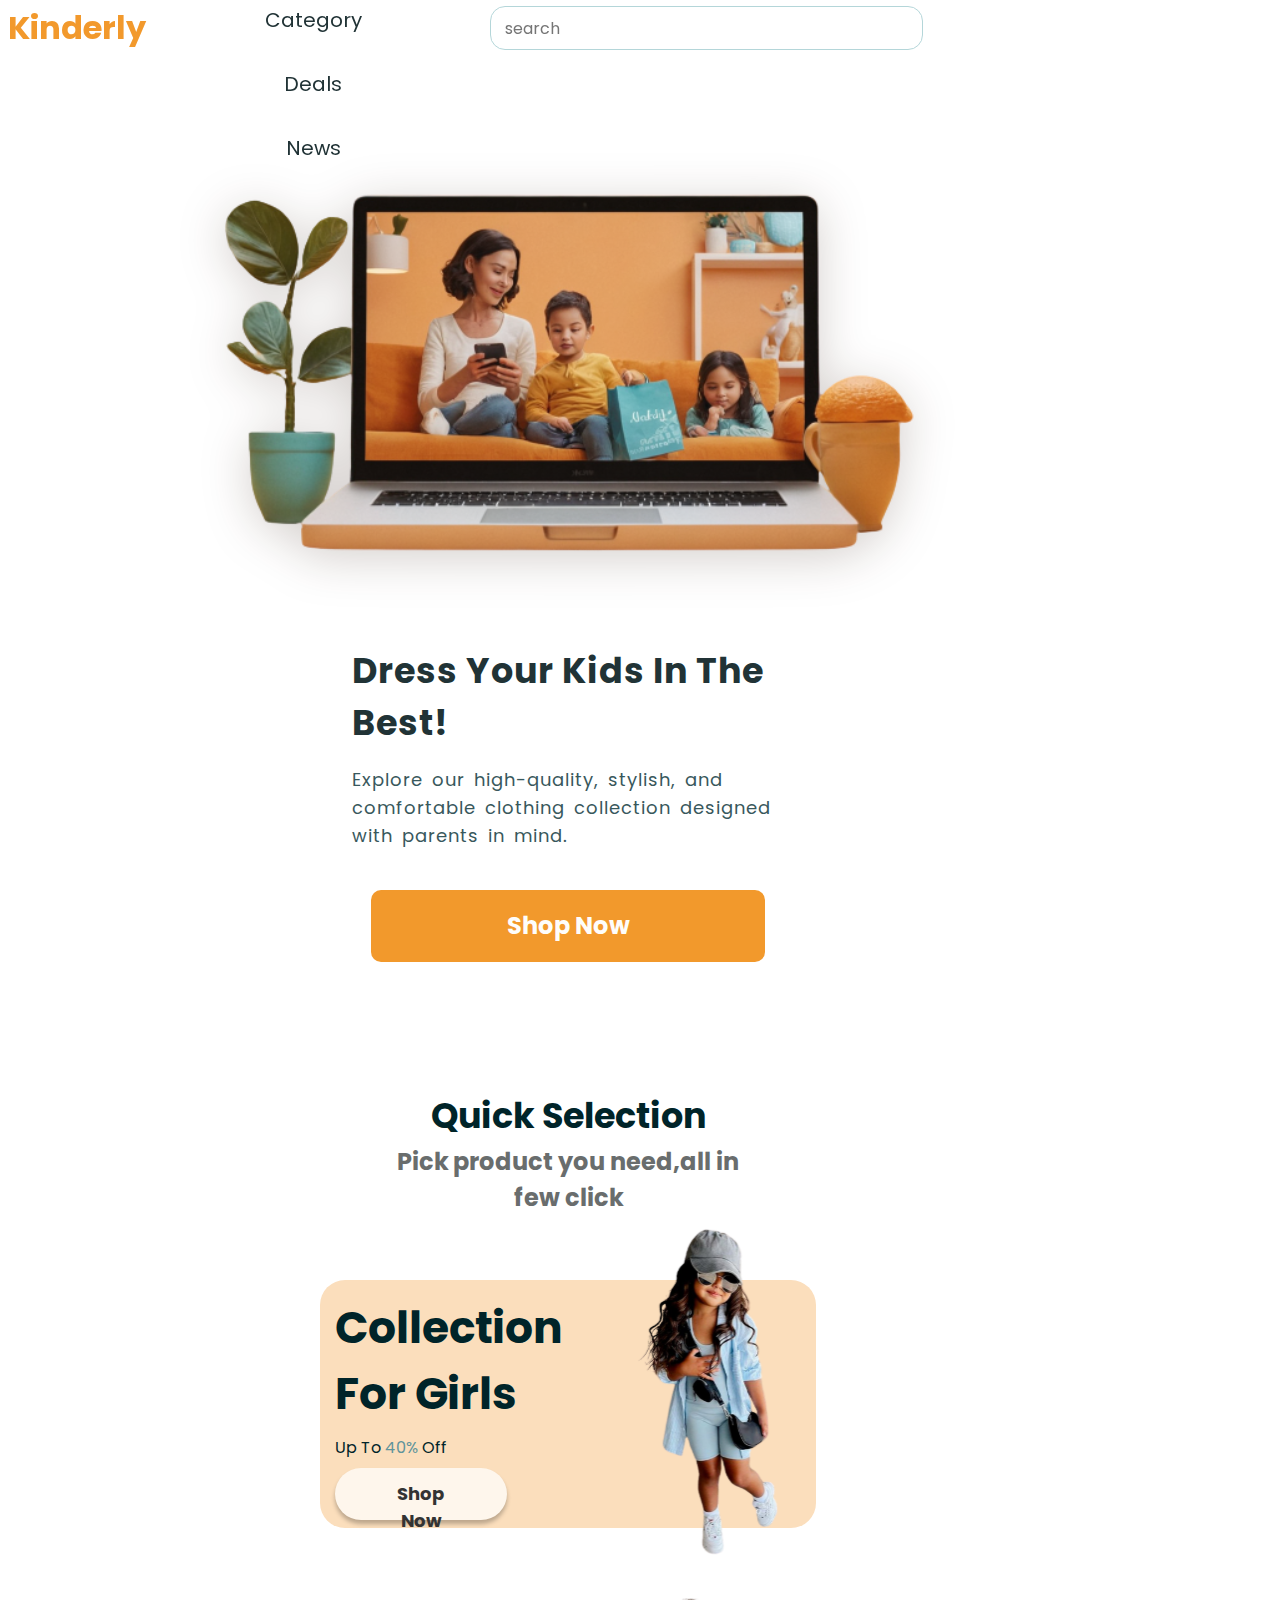
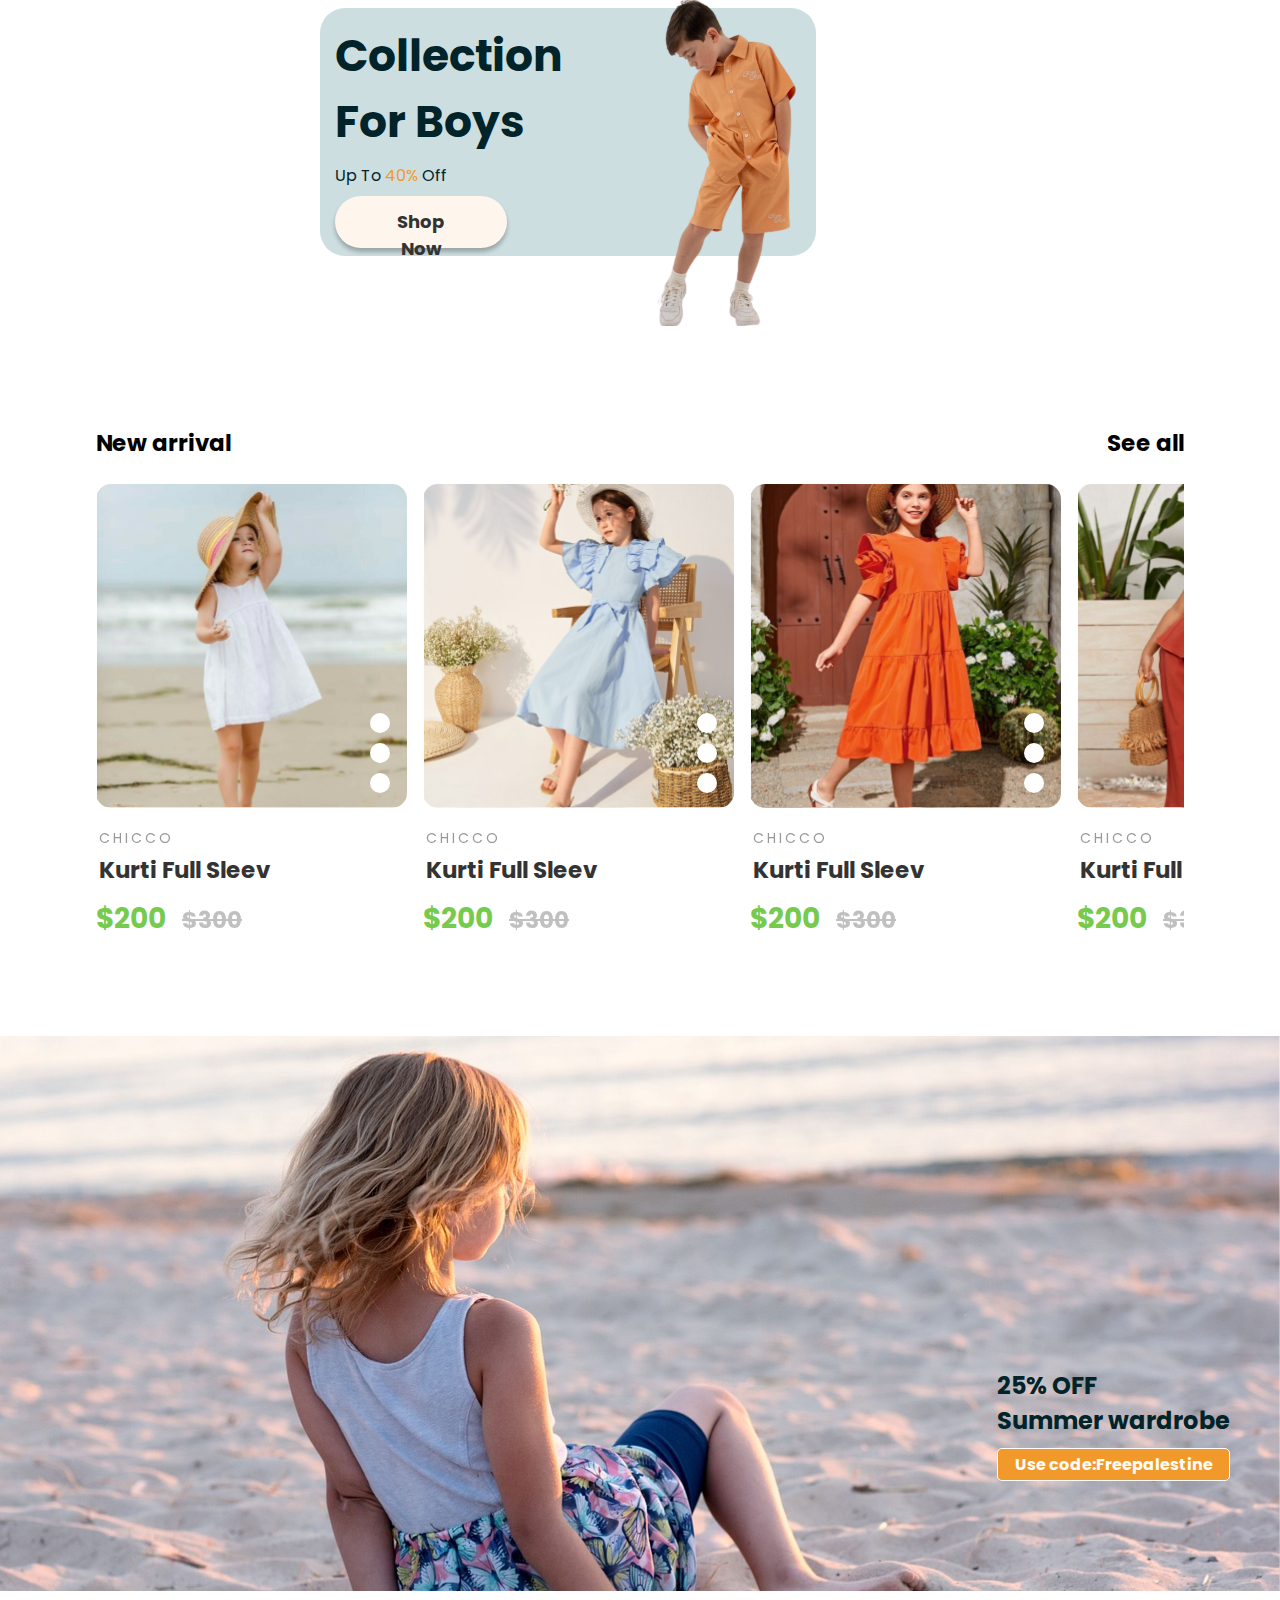
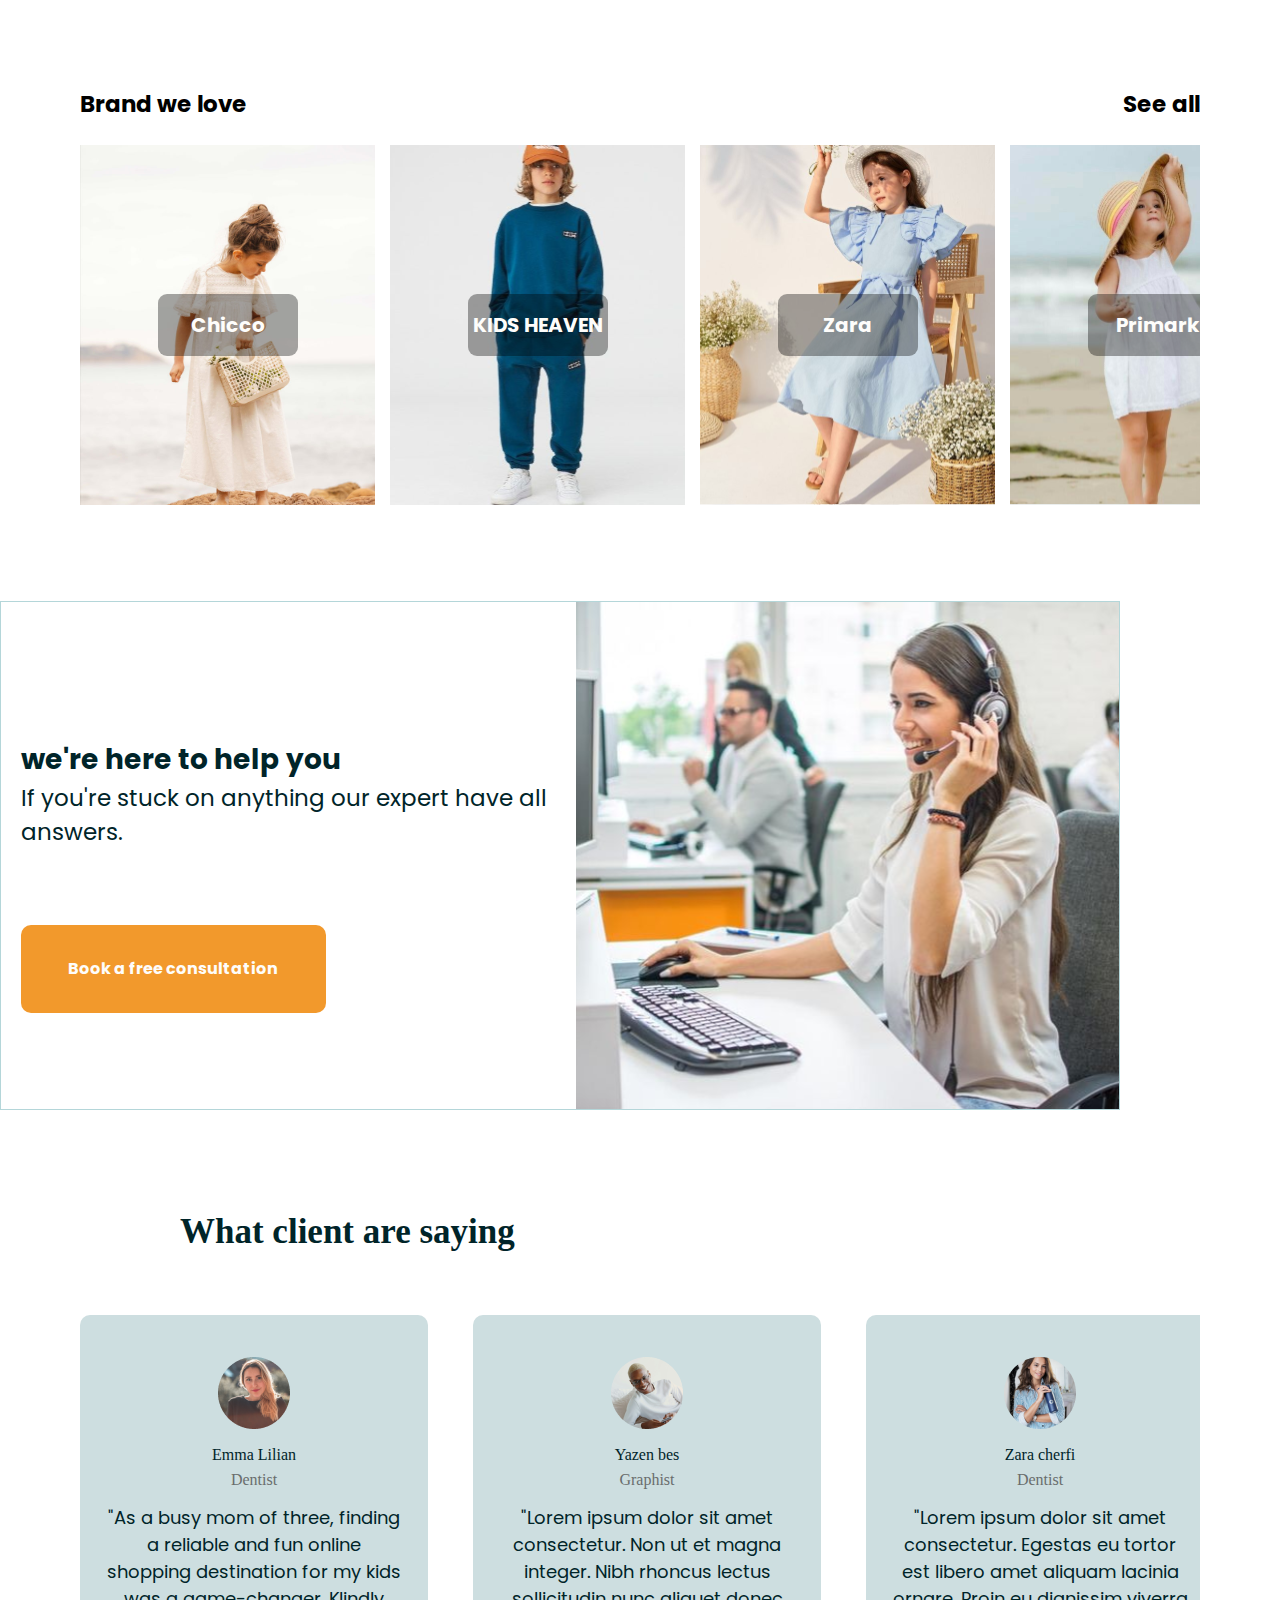
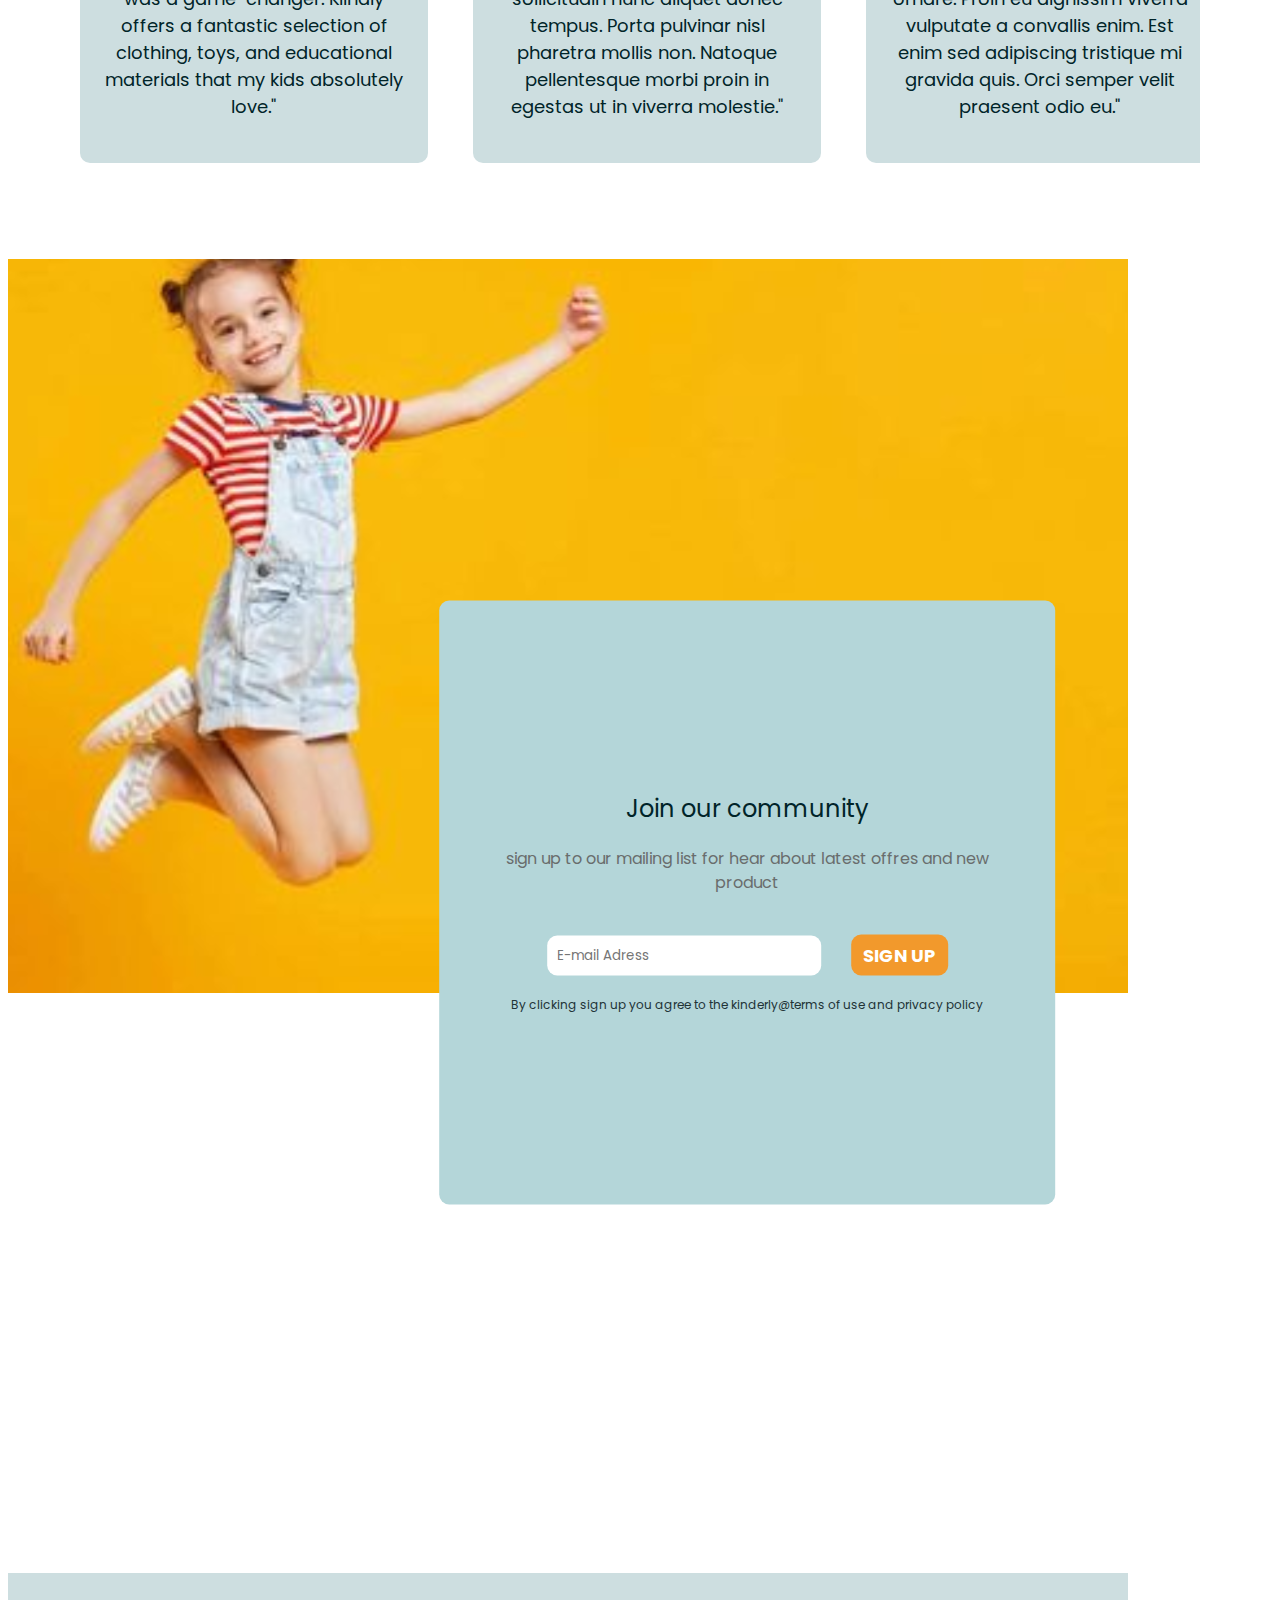
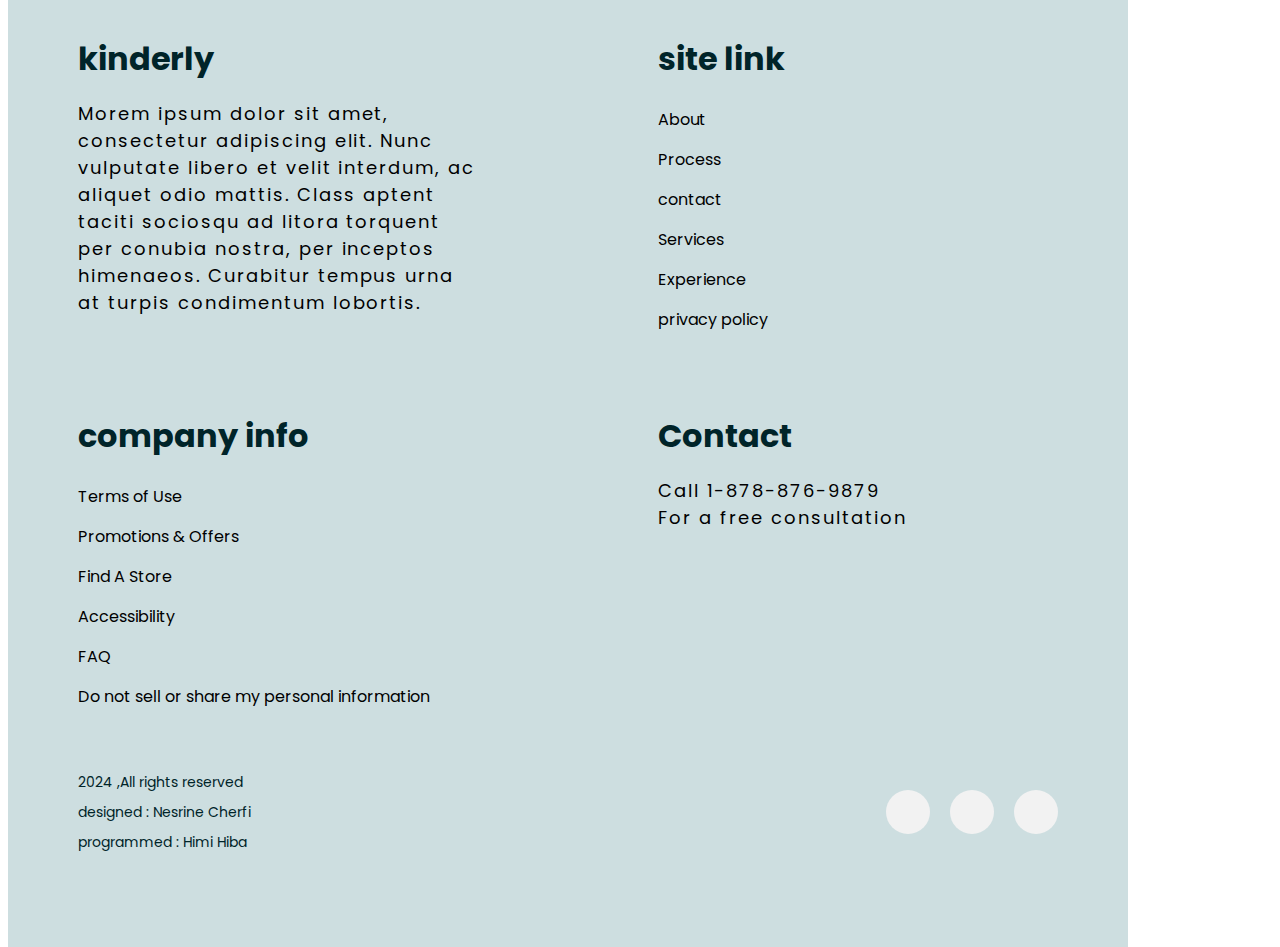
==== commit 56fb0d56: "page2H" ====
--- a/index.html
+++ b/index.html
@@ -16,6 +16,7 @@
     <!-- google font  -->
     <style>
         @import url('https://fonts.googleapis.com/css2?family=Poppins:ital,wght@0,100;0,200;0,300;0,400;0,500;0,600;0,700;0,800;0,900;1,100;1,200;1,300;1,400;1,500;1,600;1,700;1,800;1,900&display=swap');
+        
     </style>
 </head>
 <body>
@@ -177,11 +178,11 @@
                             <div class="takieem">
                                 <p class="brand_name">Chicco</p>
                                 <div class="stars">
-                                    <i class="fa-solid fa-star" style="color: #FFD43B;"></i>
-                                    <i class="fa-solid fa-star" style="color: #FFD43B;"></i>
-                                    <i class="fa-solid fa-star" style="color: #FFD43B;"></i>
-                                    <i class="fa-solid fa-star" style="color: #FFD43B;"></i>
-                                    <i class="fa-regular fa-star"></i>
+                                    <i class="fa-solid fa-star" data-value="5"></i>
+                                    <i class="fa-solid fa-star" data-value="4"></i>
+                                    <i class="fa-solid fa-star" data-value="3"></i>
+                                    <i class="fa-solid fa-star" data-value="2"></i>
+                                    <i class="fa-solid fa-star" data-value="1"></i>
                                 </div>
                             </div>
                             <p class="product__name">Kurti Full Sleev</p>
@@ -201,11 +202,11 @@
                             <div class="takieem">
                                 <p class="brand_name">Chicco</p>
                                 <div class="stars">
-                                    <i class="fa-solid fa-star" style="color: #FFD43B;"></i>
-                                    <i class="fa-solid fa-star" style="color: #FFD43B;"></i>
-                                    <i class="fa-solid fa-star" style="color: #FFD43B;"></i>
-                                    <i class="fa-solid fa-star" style="color: #FFD43B;"></i>
-                                    <i class="fa-regular fa-star"></i>
+                                    <i class="fa-solid fa-star" data-value="5"></i>
+                                    <i class="fa-solid fa-star" data-value="4"></i>
+                                    <i class="fa-solid fa-star" data-value="3"></i>
+                                    <i class="fa-solid fa-star" data-value="2"></i>
+                                    <i class="fa-solid fa-star" data-value="1"></i>
                                 </div>
                             </div>
                             <p class="product__name">Kurti Full Sleev</p>
@@ -225,11 +226,11 @@
                             <div class="takieem">
                                 <p class="brand_name">Chicco</p>
                                 <div class="stars">
-                                    <i class="fa-solid fa-star" style="color: #FFD43B;"></i>
-                                    <i class="fa-solid fa-star" style="color: #FFD43B;"></i>
-                                    <i class="fa-solid fa-star" style="color: #FFD43B;"></i>
-                                    <i class="fa-solid fa-star" style="color: #FFD43B;"></i>
-                                    <i class="fa-regular fa-star"></i>
+                                    <i class="fa-solid fa-star" data-value="5"></i>
+                                    <i class="fa-solid fa-star" data-value="4"></i>
+                                    <i class="fa-solid fa-star" data-value="3"></i>
+                                    <i class="fa-solid fa-star" data-value="2"></i>
+                                    <i class="fa-solid fa-star" data-value="1"></i>
                                 </div>
                             </div>
                             <p class="product__name">Kurti Full Sleev</p>
@@ -249,11 +250,11 @@
                             <div class="takieem">
                                 <p class="brand_name">Chicco</p>
                                 <div class="stars">
-                                    <i class="fa-solid fa-star" style="color: #FFD43B;"></i>
-                                    <i class="fa-solid fa-star" style="color: #FFD43B;"></i>
-                                    <i class="fa-solid fa-star" style="color: #FFD43B;"></i>
-                                    <i class="fa-solid fa-star" style="color: #FFD43B;"></i>
-                                    <i class="fa-regular fa-star"></i>
+                                    <i class="fa-solid fa-star" data-value="5"></i>
+                                    <i class="fa-solid fa-star" data-value="4"></i>
+                                    <i class="fa-solid fa-star" data-value="3"></i>
+                                    <i class="fa-solid fa-star" data-value="2"></i>
+                                    <i class="fa-solid fa-star" data-value="1"></i>
                                 </div>
                             </div>
                             <p class="product__name">Kurti Full Sleev</p>
@@ -273,11 +274,11 @@
                             <div class="takieem">
                                 <p class="brand_name">Chicco</p>
                                 <div class="stars">
-                                    <i class="fa-solid fa-star" style="color: #FFD43B;"></i>
-                                    <i class="fa-solid fa-star" style="color: #FFD43B;"></i>
-                                    <i class="fa-solid fa-star" style="color: #FFD43B;"></i>
-                                    <i class="fa-solid fa-star" style="color: #FFD43B;"></i>
-                                    <i class="fa-regular fa-star"></i>
+                                    <i class="fa-solid fa-star" data-value="5"></i>
+                                    <i class="fa-solid fa-star" data-value="4"></i>
+                                    <i class="fa-solid fa-star" data-value="3"></i>
+                                    <i class="fa-solid fa-star" data-value="2"></i>
+                                    <i class="fa-solid fa-star" data-value="1"></i>
                                 </div>
                             </div>
                             <p class="product__name">Kurti Full Sleev</p>
@@ -297,11 +298,11 @@
                             <div class="takieem">
                                 <p class="brand_name">Chicco</p>
                                 <div class="stars">
-                                    <i class="fa-solid fa-star" style="color: #FFD43B;"></i>
-                                    <i class="fa-solid fa-star" style="color: #FFD43B;"></i>
-                                    <i class="fa-solid fa-star" style="color: #FFD43B;"></i>
-                                    <i class="fa-solid fa-star" style="color: #FFD43B;"></i>
-                                    <i class="fa-regular fa-star"></i>
+                                    <i class="fa-solid fa-star" data-value="5"></i>
+                                    <i class="fa-solid fa-star" data-value="4"></i>
+                                    <i class="fa-solid fa-star" data-value="3"></i>
+                                    <i class="fa-solid fa-star" data-value="2"></i>
+                                    <i class="fa-solid fa-star" data-value="1"></i>
                                 </div>
                             </div>
                             <p class="product__name">Kurti Full Sleev</p>
@@ -321,11 +322,11 @@
                             <div class="takieem">
                                 <p class="brand_name">Chicco</p>
                                 <div class="stars">
-                                    <i class="fa-solid fa-star" style="color: #FFD43B;"></i>
-                                    <i class="fa-solid fa-star" style="color: #FFD43B;"></i>
-                                    <i class="fa-solid fa-star" style="color: #FFD43B;"></i>
-                                    <i class="fa-solid fa-star" style="color: #FFD43B;"></i>
-                                    <i class="fa-regular fa-star"></i>
+                                    <i class="fa-solid fa-star" data-value="5"></i>
+                                    <i class="fa-solid fa-star" data-value="4"></i>
+                                    <i class="fa-solid fa-star" data-value="3"></i>
+                                    <i class="fa-solid fa-star" data-value="2"></i>
+                                    <i class="fa-solid fa-star" data-value="1"></i>
                                 </div>
                             </div>
                             <p class="product__name">Kurti Full Sleev</p>
--- a/css/main.css
+++ b/css/main.css
@@ -298,6 +298,20 @@
     font-weight: var(--bold);
     font-size: 23px;
     color: hsla(0, 0%, 0%, 1);
+}
+.stars {
+    direction: rtl; 
+    cursor: pointer;
+}
+.stars i {
+    font-size: 14px;
+    line-height: 21px ;
+    font-weight: var(--regular);
+    transition: color 0.2s ease-in-out;
+}
+
+.stars i.active {
+    color: #FFD43B; 
 }
 /* Deal section */
 .deal__dtai{
